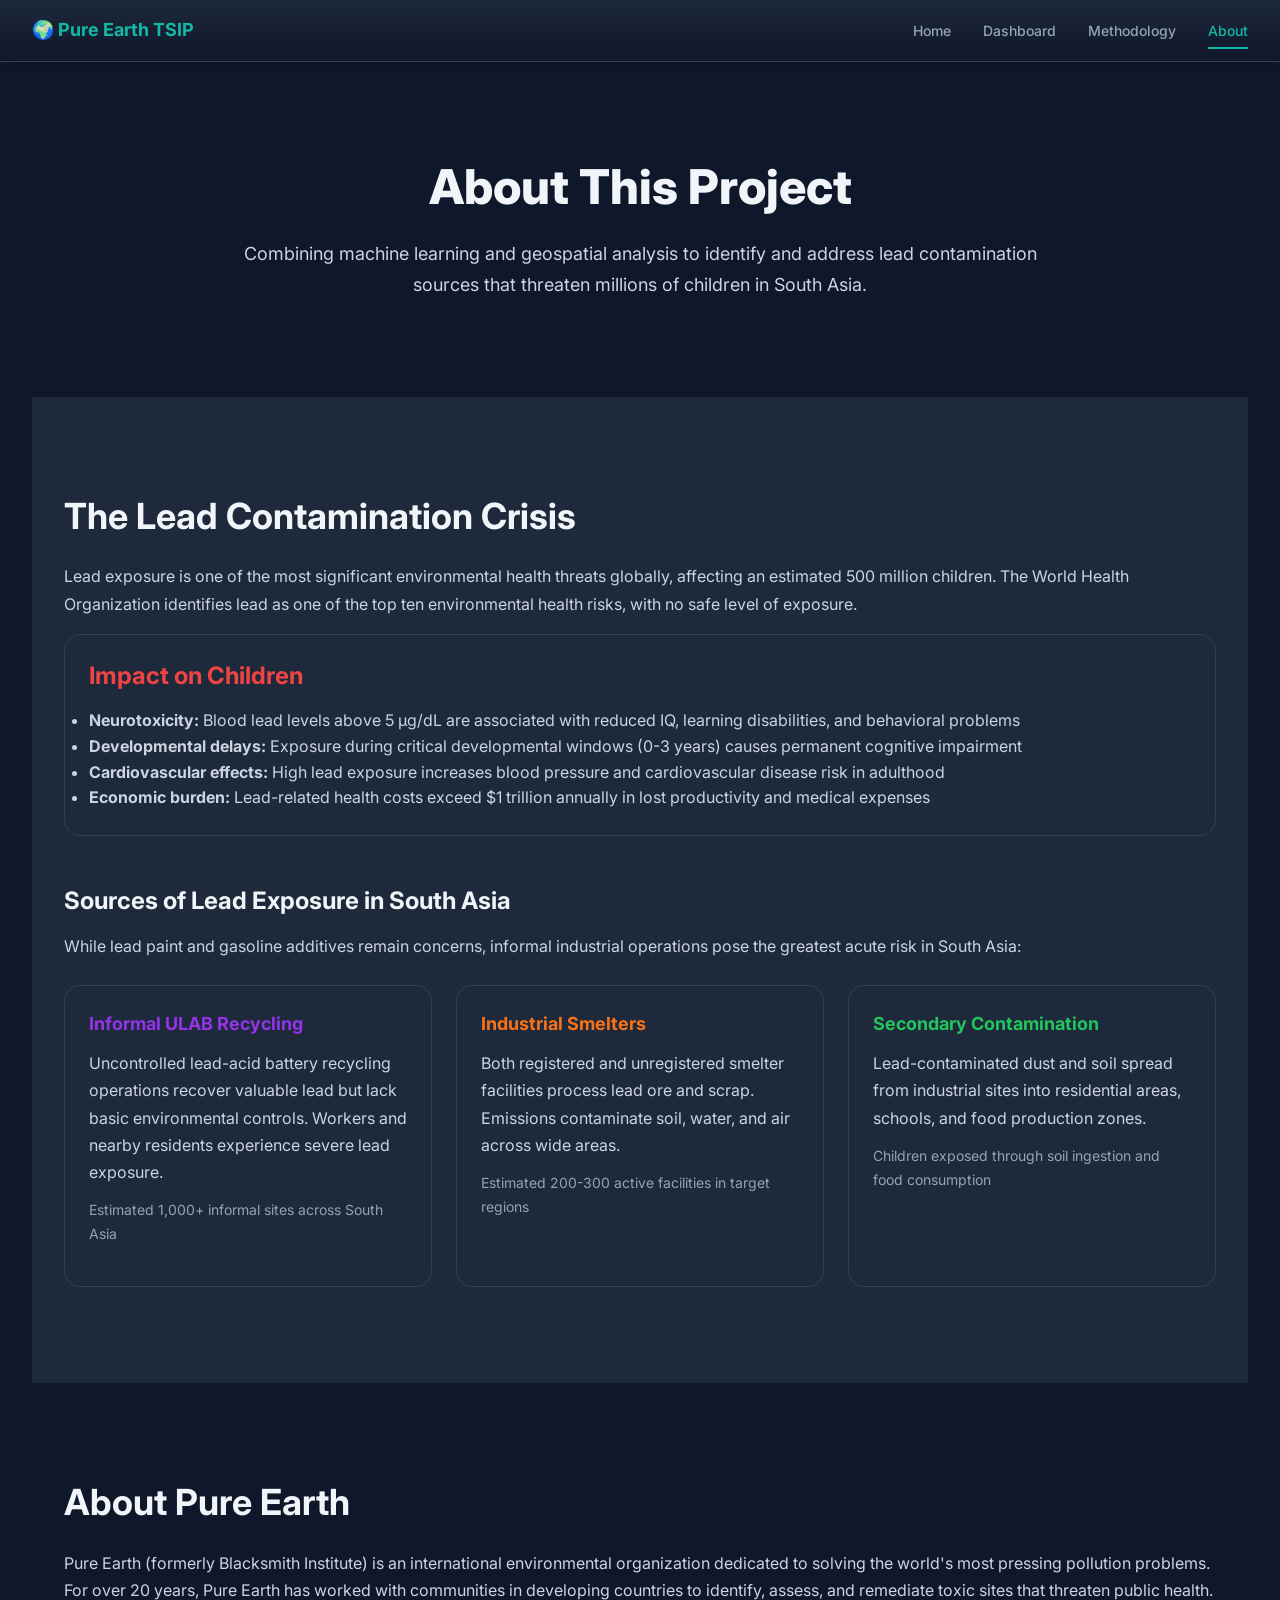
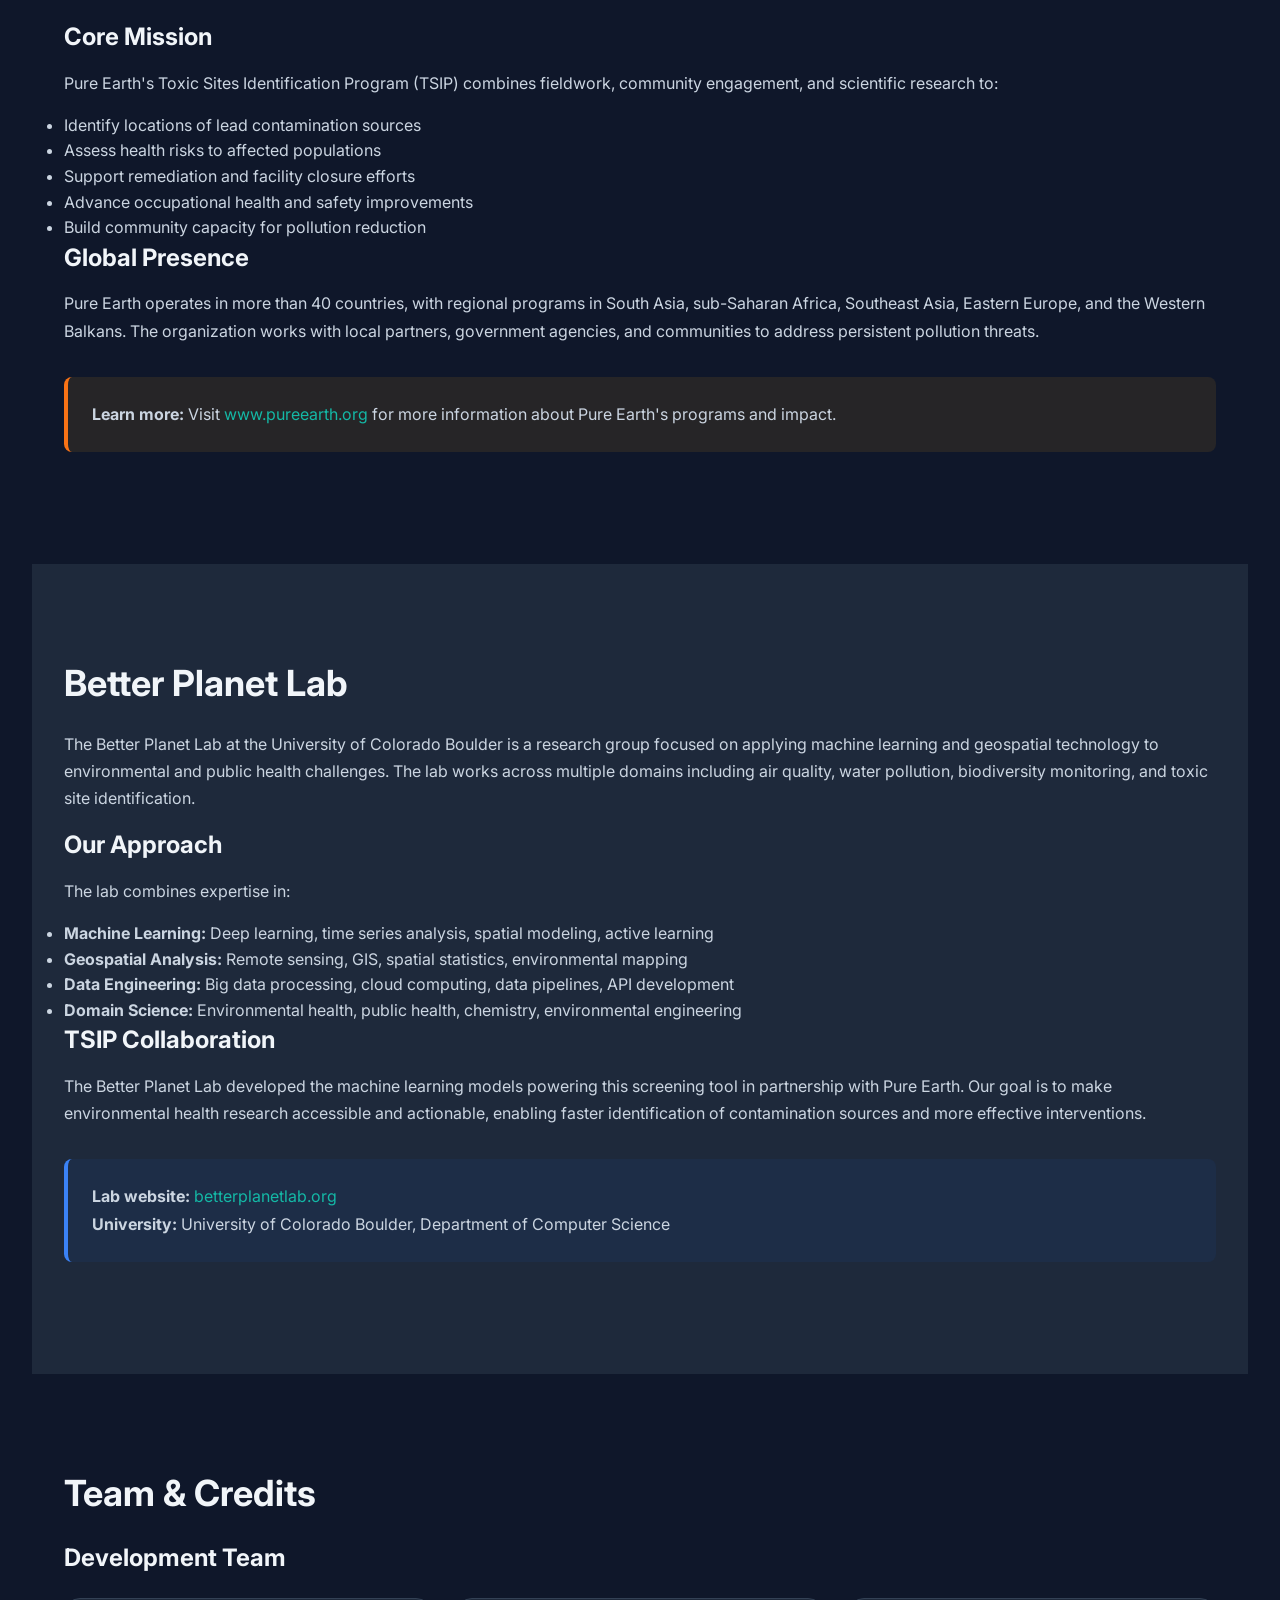
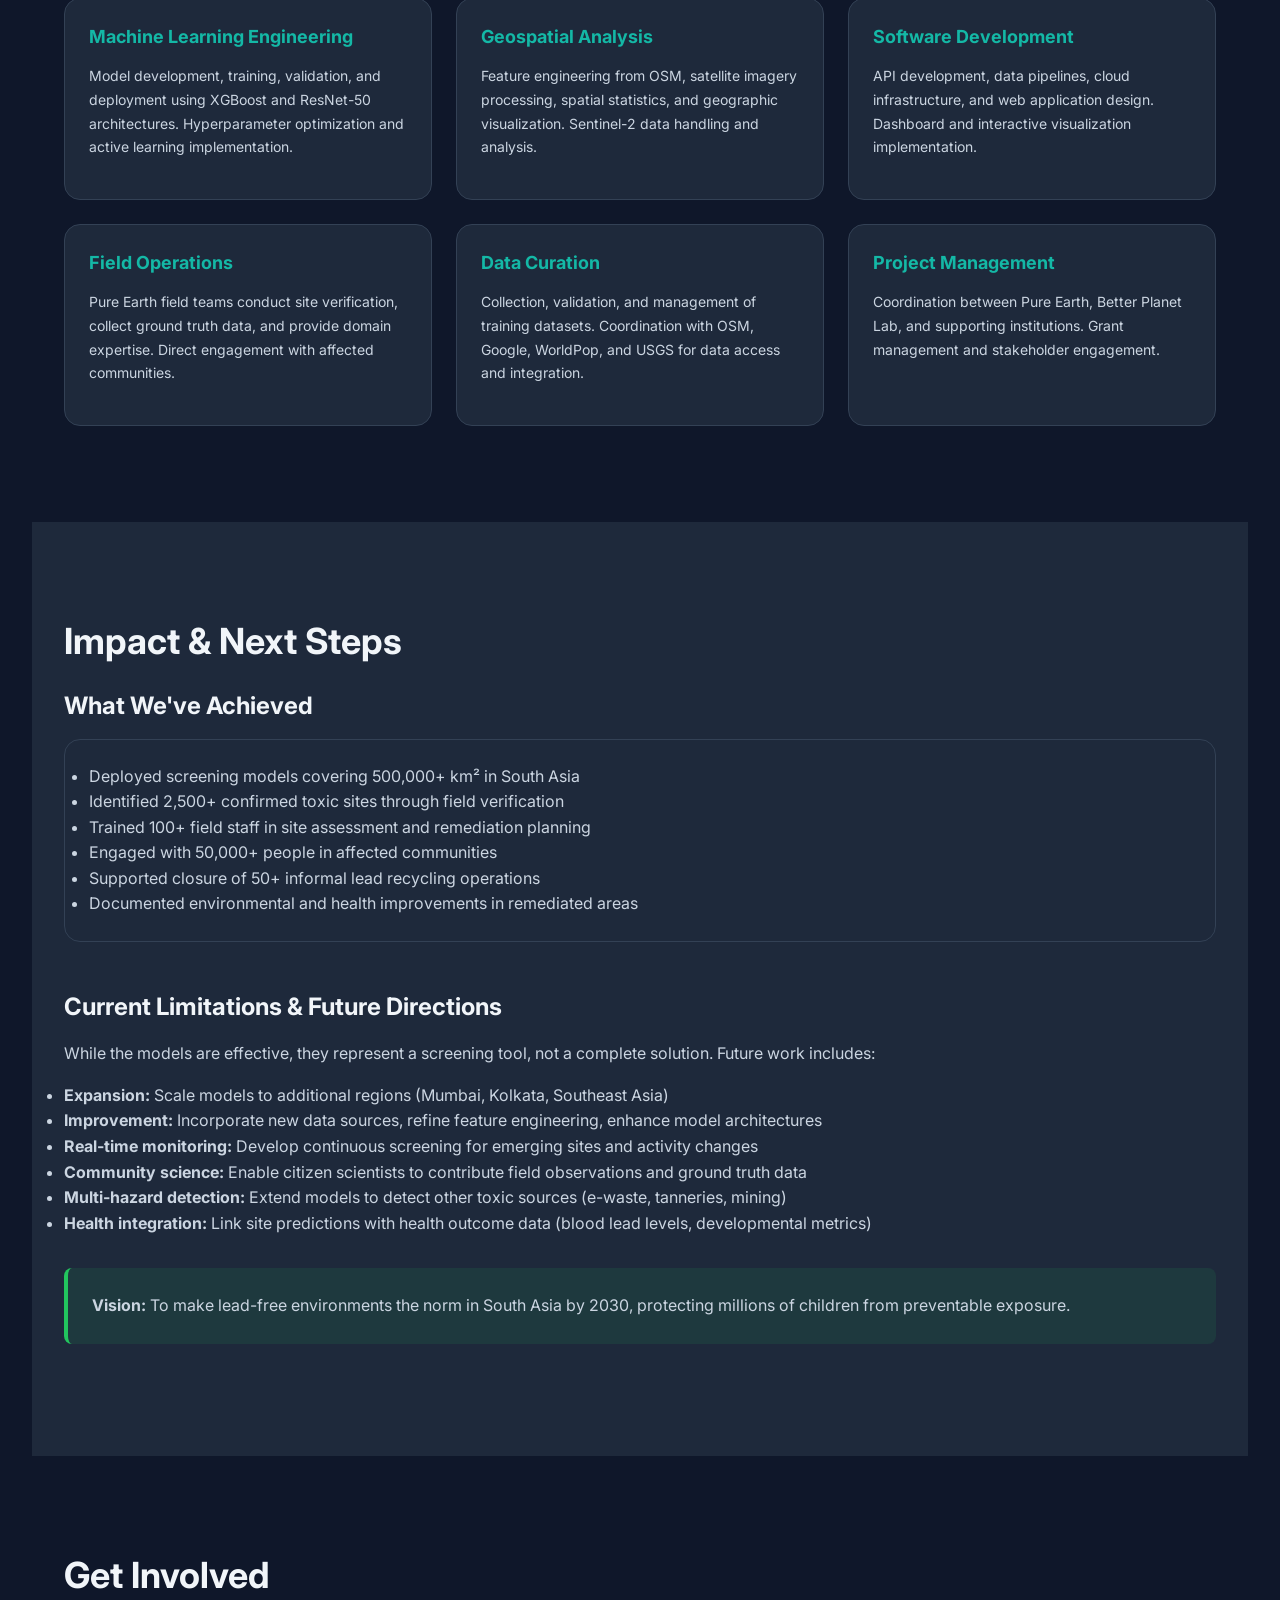
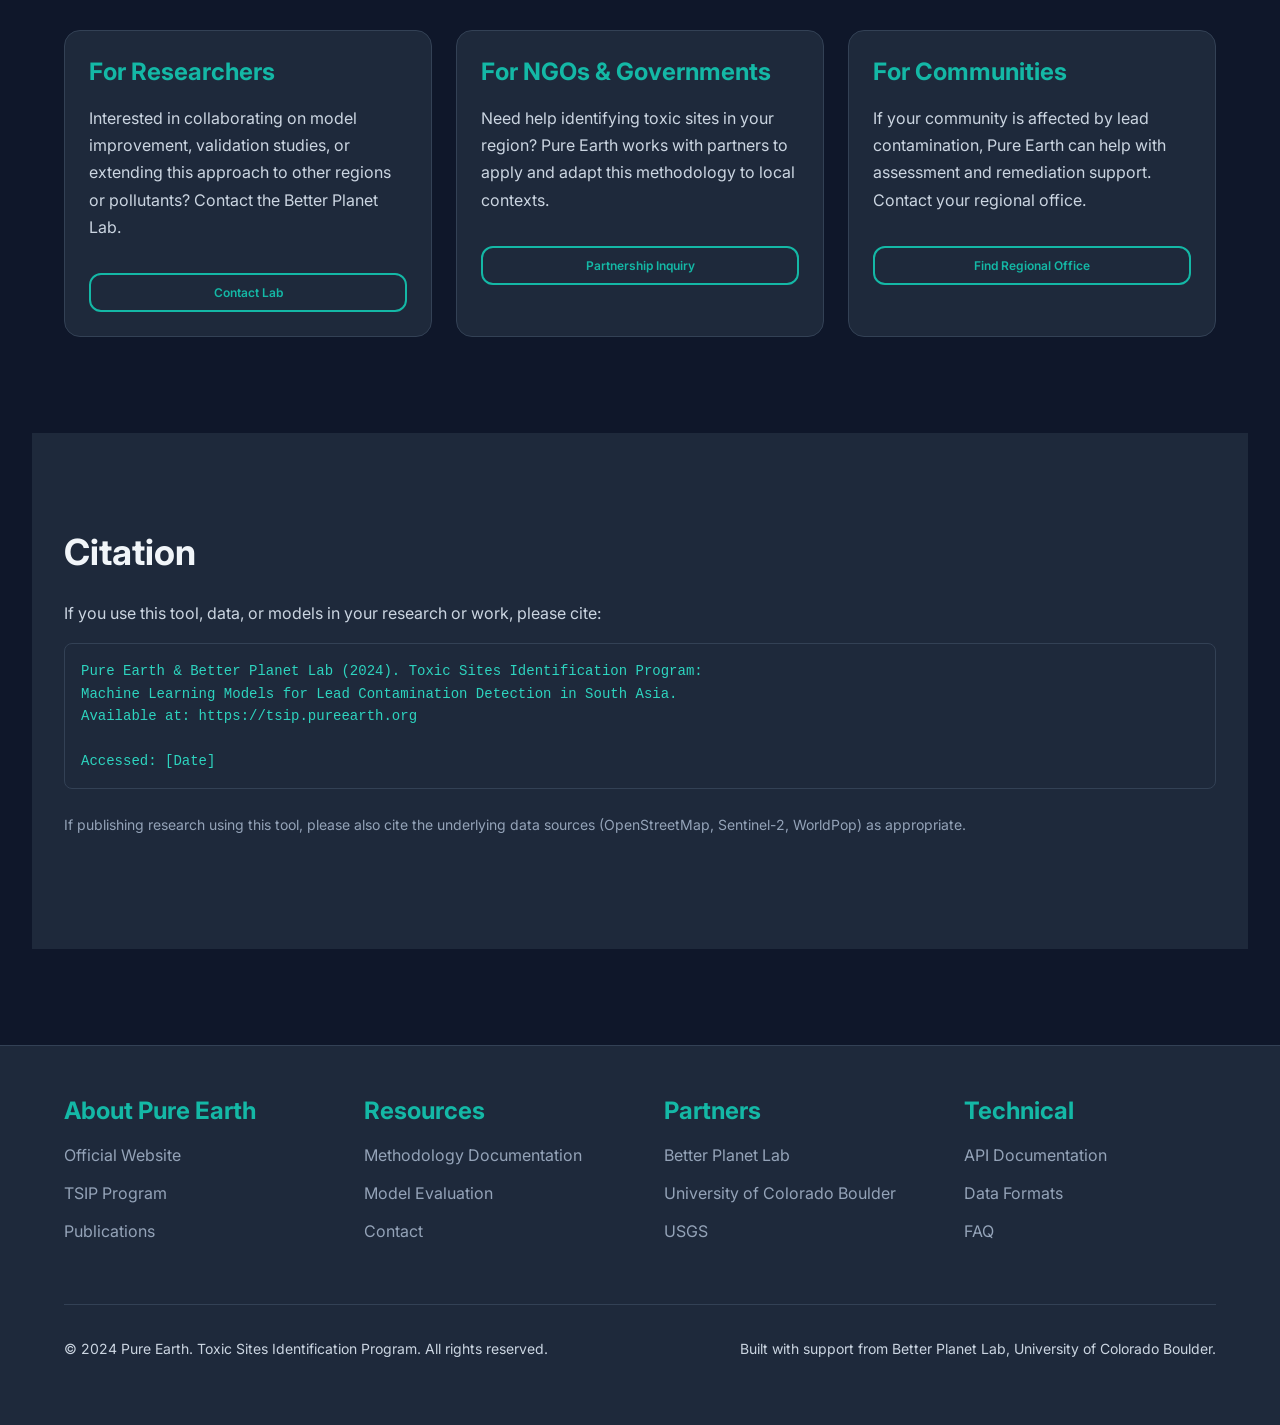
==== about.html @ d83f0648 "Initial release: Pure Earth TSIP toxic site screening demo Multi-page site with interactive dashboar" ====
<!DOCTYPE html>
<html lang="en">
<head>
  <meta charset="UTF-8">
  <meta name="viewport" content="width=device-width, initial-scale=1.0">
  <title>About - Toxic Sites Identification Program</title>
  <link href="https://fonts.googleapis.com/css2?family=Inter:wght@400;500;600;700;800&display=swap" rel="stylesheet">
  <link rel="stylesheet" href="css/style.css">
</head>
<body>
  <!-- Navigation -->
  <nav class="navbar">
    <a href="index.html" class="navbar-brand">
      🌍 Pure Earth TSIP
    </a>
    <ul class="navbar-nav">
      <li><a href="index.html">Home</a></li>
      <li><a href="dashboard.html">Dashboard</a></li>
      <li><a href="methodology.html">Methodology</a></li>
      <li><a href="about.html">About</a></li>
    </ul>
  </nav>

  <!-- Main Content -->
  <div class="container">
    <!-- Hero Section -->
    <section class="section section-dark">
      <h1 style="text-align: center; margin-bottom: var(--spacing-6);">About This Project</h1>
      <p style="text-align: center; font-size: var(--font-size-lg); color: var(--gray-300); max-width: 800px; margin: 0 auto;">
        Combining machine learning and geospatial analysis to identify and address lead contamination sources that threaten millions of children in South Asia.
      </p>
    </section>

    <!-- Problem Statement -->
    <section class="section section-light">
      <h2>The Lead Contamination Crisis</h2>
      <p>
        Lead exposure is one of the most significant environmental health threats globally, affecting an estimated 500 million children. The World Health Organization identifies lead as one of the top ten environmental health risks, with no safe level of exposure.
      </p>

      <div class="card">
        <h3 style="color: #ef4444;">Impact on Children</h3>
        <ul style="color: var(--gray-300);">
          <li><strong>Neurotoxicity:</strong> Blood lead levels above 5 µg/dL are associated with reduced IQ, learning disabilities, and behavioral problems</li>
          <li><strong>Developmental delays:</strong> Exposure during critical developmental windows (0-3 years) causes permanent cognitive impairment</li>
          <li><strong>Cardiovascular effects:</strong> High lead exposure increases blood pressure and cardiovascular disease risk in adulthood</li>
          <li><strong>Economic burden:</strong> Lead-related health costs exceed $1 trillion annually in lost productivity and medical expenses</li>
        </ul>
      </div>

      <h3 style="margin-top: var(--spacing-12);">Sources of Lead Exposure in South Asia</h3>
      <p>
        While lead paint and gasoline additives remain concerns, informal industrial operations pose the greatest acute risk in South Asia:
      </p>

      <div style="display: grid; grid-template-columns: repeat(auto-fit, minmax(280px, 1fr)); gap: var(--spacing-6); margin-top: var(--spacing-6);">
        <div class="card">
          <h4 style="color: #9333ea; margin-top: 0;">Informal ULAB Recycling</h4>
          <p style="color: var(--gray-300); margin-bottom: var(--spacing-3);">
            Uncontrolled lead-acid battery recycling operations recover valuable lead but lack basic environmental controls. Workers and nearby residents experience severe lead exposure.
          </p>
          <p style="font-size: var(--font-size-sm); color: var(--gray-400);">
            Estimated 1,000+ informal sites across South Asia
          </p>
        </div>

        <div class="card">
          <h4 style="color: #f97316; margin-top: 0;">Industrial Smelters</h4>
          <p style="color: var(--gray-300); margin-bottom: var(--spacing-3);">
            Both registered and unregistered smelter facilities process lead ore and scrap. Emissions contaminate soil, water, and air across wide areas.
          </p>
          <p style="font-size: var(--font-size-sm); color: var(--gray-400);">
            Estimated 200-300 active facilities in target regions
          </p>
        </div>

        <div class="card">
          <h4 style="color: #22c55e; margin-top: 0;">Secondary Contamination</h4>
          <p style="color: var(--gray-300); margin-bottom: var(--spacing-3);">
            Lead-contaminated dust and soil spread from industrial sites into residential areas, schools, and food production zones.
          </p>
          <p style="font-size: var(--font-size-sm); color: var(--gray-400);">
            Children exposed through soil ingestion and food consumption
          </p>
        </div>
      </div>
    </section>

    <!-- Pure Earth Section -->
    <section class="section section-dark">
      <h2>About Pure Earth</h2>
      <p>
        Pure Earth (formerly Blacksmith Institute) is an international environmental organization dedicated to solving the world's most pressing pollution problems. For over 20 years, Pure Earth has worked with communities in developing countries to identify, assess, and remediate toxic sites that threaten public health.
      </p>

      <h3>Core Mission</h3>
      <p>
        Pure Earth's Toxic Sites Identification Program (TSIP) combines fieldwork, community engagement, and scientific research to:
      </p>
      <ul style="color: var(--gray-300);">
        <li>Identify locations of lead contamination sources</li>
        <li>Assess health risks to affected populations</li>
        <li>Support remediation and facility closure efforts</li>
        <li>Advance occupational health and safety improvements</li>
        <li>Build community capacity for pollution reduction</li>
      </ul>

      <h3>Global Presence</h3>
      <p style="color: var(--gray-300);">
        Pure Earth operates in more than 40 countries, with regional programs in South Asia, sub-Saharan Africa, Southeast Asia, Eastern Europe, and the Western Balkans. The organization works with local partners, government agencies, and communities to address persistent pollution threats.
      </p>

      <p style="margin-top: var(--spacing-8); padding: var(--spacing-6); background-color: rgba(245, 158, 11, 0.1); border-left: 4px solid #f97316; border-radius: var(--radius-md);">
        <strong>Learn more:</strong> Visit <a href="https://www.pureearth.org/" target="_blank" rel="noopener">www.pureearth.org</a> for more information about Pure Earth's programs and impact.
      </p>
    </section>

    <!-- Better Planet Lab -->
    <section class="section section-light">
      <h2>Better Planet Lab</h2>
      <p>
        The Better Planet Lab at the University of Colorado Boulder is a research group focused on applying machine learning and geospatial technology to environmental and public health challenges. The lab works across multiple domains including air quality, water pollution, biodiversity monitoring, and toxic site identification.
      </p>

      <h3>Our Approach</h3>
      <p>
        The lab combines expertise in:
      </p>
      <ul style="color: var(--gray-300);">
        <li><strong>Machine Learning:</strong> Deep learning, time series analysis, spatial modeling, active learning</li>
        <li><strong>Geospatial Analysis:</strong> Remote sensing, GIS, spatial statistics, environmental mapping</li>
        <li><strong>Data Engineering:</strong> Big data processing, cloud computing, data pipelines, API development</li>
        <li><strong>Domain Science:</strong> Environmental health, public health, chemistry, environmental engineering</li>
      </ul>

      <h3>TSIP Collaboration</h3>
      <p>
        The Better Planet Lab developed the machine learning models powering this screening tool in partnership with Pure Earth. Our goal is to make environmental health research accessible and actionable, enabling faster identification of contamination sources and more effective interventions.
      </p>

      <p style="margin-top: var(--spacing-8); padding: var(--spacing-6); background-color: rgba(19, 83, 173, 0.1); border-left: 4px solid #3b82f6; border-radius: var(--radius-md);">
        <strong>Lab website:</strong> <a href="https://betterplanetlab.org/" target="_blank" rel="noopener">betterplanetlab.org</a><br>
        <strong>University:</strong> University of Colorado Boulder, Department of Computer Science
      </p>
    </section>

    <!-- Team & Credits -->
    <section class="section section-dark">
      <h2>Team & Credits</h2>

      <h3>Development Team</h3>
      <div style="display: grid; grid-template-columns: repeat(auto-fit, minmax(300px, 1fr)); gap: var(--spacing-6); margin-top: var(--spacing-6);">
        <div class="card">
          <h4 style="margin-top: 0; color: #14b8a6;">Machine Learning Engineering</h4>
          <p style="color: var(--gray-300); font-size: var(--font-size-sm);">
            Model development, training, validation, and deployment using XGBoost and ResNet-50 architectures. Hyperparameter optimization and active learning implementation.
          </p>
        </div>

        <div class="card">
          <h4 style="margin-top: 0; color: #14b8a6;">Geospatial Analysis</h4>
          <p style="color: var(--gray-300); font-size: var(--font-size-sm);">
            Feature engineering from OSM, satellite imagery processing, spatial statistics, and geographic visualization. Sentinel-2 data handling and analysis.
          </p>
        </div>

        <div class="card">
          <h4 style="margin-top: 0; color: #14b8a6;">Software Development</h4>
          <p style="color: var(--gray-300); font-size: var(--font-size-sm);">
            API development, data pipelines, cloud infrastructure, and web application design. Dashboard and interactive visualization implementation.
          </p>
        </div>

        <div class="card">
          <h4 style="margin-top: 0; color: #14b8a6;">Field Operations</h4>
          <p style="color: var(--gray-300); font-size: var(--font-size-sm);">
            Pure Earth field teams conduct site verification, collect ground truth data, and provide domain expertise. Direct engagement with affected communities.
          </p>
        </div>

        <div class="card">
          <h4 style="margin-top: 0; color: #14b8a6;">Data Curation</h4>
          <p style="color: var(--gray-300); font-size: var(--font-size-sm);">
            Collection, validation, and management of training datasets. Coordination with OSM, Google, WorldPop, and USGS for data access and integration.
          </p>
        </div>

        <div class="card">
          <h4 style="margin-top: 0; color: #14b8a6;">Project Management</h4>
          <p style="color: var(--gray-300); font-size: var(--font-size-sm);">
            Coordination between Pure Earth, Better Planet Lab, and supporting institutions. Grant management and stakeholder engagement.
          </p>
        </div>
      </div>
    </section>

    <!-- Impact & Next Steps -->
    <section class="section section-light">
      <h2>Impact & Next Steps</h2>

      <h3>What We've Achieved</h3>
      <div class="card">
        <ul style="color: var(--gray-300);">
          <li>Deployed screening models covering 500,000+ km² in South Asia</li>
          <li>Identified 2,500+ confirmed toxic sites through field verification</li>
          <li>Trained 100+ field staff in site assessment and remediation planning</li>
          <li>Engaged with 50,000+ people in affected communities</li>
          <li>Supported closure of 50+ informal lead recycling operations</li>
          <li>Documented environmental and health improvements in remediated areas</li>
        </ul>
      </div>

      <h3 style="margin-top: var(--spacing-12);">Current Limitations & Future Directions</h3>
      <p>
        While the models are effective, they represent a screening tool, not a complete solution. Future work includes:
      </p>
      <ul style="color: var(--gray-300);">
        <li><strong>Expansion:</strong> Scale models to additional regions (Mumbai, Kolkata, Southeast Asia)</li>
        <li><strong>Improvement:</strong> Incorporate new data sources, refine feature engineering, enhance model architectures</li>
        <li><strong>Real-time monitoring:</strong> Develop continuous screening for emerging sites and activity changes</li>
        <li><strong>Community science:</strong> Enable citizen scientists to contribute field observations and ground truth data</li>
        <li><strong>Multi-hazard detection:</strong> Extend models to detect other toxic sources (e-waste, tanneries, mining)</li>
        <li><strong>Health integration:</strong> Link site predictions with health outcome data (blood lead levels, developmental metrics)</li>
      </ul>

      <p style="margin-top: var(--spacing-8); padding: var(--spacing-6); background-color: rgba(34, 197, 94, 0.1); border-left: 4px solid #22c55e; border-radius: var(--radius-md);">
        <strong>Vision:</strong> To make lead-free environments the norm in South Asia by 2030, protecting millions of children from preventable exposure.
      </p>
    </section>

    <!-- Contact Section -->
    <section class="section section-dark">
      <h2>Get Involved</h2>

      <div style="display: grid; grid-template-columns: repeat(auto-fit, minmax(280px, 1fr)); gap: var(--spacing-6); margin-top: var(--spacing-8);">
        <div class="card">
          <h3 style="color: #14b8a6; margin-top: 0;">For Researchers</h3>
          <p style="color: var(--gray-300);">
            Interested in collaborating on model improvement, validation studies, or extending this approach to other regions or pollutants? Contact the Better Planet Lab.
          </p>
          <a href="mailto:research@betterplanetlab.org" class="btn btn-small btn-outline" style="margin-top: var(--spacing-4); width: 100%; justify-content: center;">
            Contact Lab
          </a>
        </div>

        <div class="card">
          <h3 style="color: #14b8a6; margin-top: 0;">For NGOs & Governments</h3>
          <p style="color: var(--gray-300);">
            Need help identifying toxic sites in your region? Pure Earth works with partners to apply and adapt this methodology to local contexts.
          </p>
          <a href="mailto:tsip@pureearth.org" class="btn btn-small btn-outline" style="margin-top: var(--spacing-4); width: 100%; justify-content: center;">
            Partnership Inquiry
          </a>
        </div>

        <div class="card">
          <h3 style="color: #14b8a6; margin-top: 0;">For Communities</h3>
          <p style="color: var(--gray-300);">
            If your community is affected by lead contamination, Pure Earth can help with assessment and remediation support. Contact your regional office.
          </p>
          <a href="https://www.pureearth.org/contact/" class="btn btn-small btn-outline" style="margin-top: var(--spacing-4); width: 100%; justify-content: center;">
            Find Regional Office
          </a>
        </div>
      </div>
    </section>

    <!-- Citation -->
    <section class="section section-light">
      <h2>Citation</h2>
      <p>
        If you use this tool, data, or models in your research or work, please cite:
      </p>
      <div class="code-block" style="background-color: var(--navy-800); text-align: left;">
        Pure Earth & Better Planet Lab (2024). Toxic Sites Identification Program:<br>
        Machine Learning Models for Lead Contamination Detection in South Asia.<br>
        Available at: https://tsip.pureearth.org<br>
        <br>
        Accessed: [Date]
      </div>

      <p style="margin-top: var(--spacing-6); color: var(--gray-400); font-size: var(--font-size-sm);">
        If publishing research using this tool, please also cite the underlying data sources (OpenStreetMap, Sentinel-2, WorldPop) as appropriate.
      </p>
    </section>
  </div>

  <!-- Footer -->
  <footer class="footer">
    <div class="container">
      <div class="footer-content">
        <div class="footer-section">
          <h3>About Pure Earth</h3>
          <ul>
            <li><a href="#">Official Website</a></li>
            <li><a href="#">TSIP Program</a></li>
            <li><a href="#">Publications</a></li>
          </ul>
        </div>
        <div class="footer-section">
          <h3>Resources</h3>
          <ul>
            <li><a href="#">Methodology Documentation</a></li>
            <li><a href="#">Model Evaluation</a></li>
            <li><a href="#">Contact</a></li>
          </ul>
        </div>
        <div class="footer-section">
          <h3>Partners</h3>
          <ul>
            <li><a href="#">Better Planet Lab</a></li>
            <li><a href="#">University of Colorado Boulder</a></li>
            <li><a href="#">USGS</a></li>
          </ul>
        </div>
        <div class="footer-section">
          <h3>Technical</h3>
          <ul>
            <li><a href="#">API Documentation</a></li>
            <li><a href="#">Data Formats</a></li>
            <li><a href="#">FAQ</a></li>
          </ul>
        </div>
      </div>
      <div class="footer-bottom">
        <p>&copy; 2024 Pure Earth. Toxic Sites Identification Program. All rights reserved.</p>
        <p>Built with support from Better Planet Lab, University of Colorado Boulder.</p>
      </div>
    </div>
  </footer>

  <script src="js/app.js"></script>
</body>
</html>
---- css/style.css ----
/* ============================================================================
   Pure Earth Toxic Sites Identification Program
   Global Styles & Design System
   ========================================================================== */

:root {
  /* Color Palette */
  --navy-900: #0f172a;
  --navy-800: #1e293b;
  --navy-700: #334155;
  --navy-600: #475569;
  --teal-600: #0d9488;
  --teal-500: #14b8a6;
  --teal-400: #2dd4bf;
  --orange-500: #f97316;
  --orange-400: #fb923c;
  --white: #ffffff;
  --gray-50: #f8fafc;
  --gray-100: #f1f5f9;
  --gray-200: #e2e8f0;
  --gray-300: #cbd5e1;
  --gray-400: #94a3b8;
  --gray-500: #64748b;
  --red-500: #ef4444;
  --red-600: #dc2626;
  --yellow-500: #eab308;
  --green-500: #22c55e;
  --purple-600: #9333ea;

  /* Typography */
  --font-family: 'Inter', -apple-system, BlinkMacSystemFont, 'Segoe UI', sans-serif;
  --font-size-xs: 0.75rem;
  --font-size-sm: 0.875rem;
  --font-size-base: 1rem;
  --font-size-lg: 1.125rem;
  --font-size-xl: 1.25rem;
  --font-size-2xl: 1.5rem;
  --font-size-3xl: 1.875rem;
  --font-size-4xl: 2.25rem;
  --font-size-5xl: 3rem;

  /* Spacing */
  --spacing-1: 0.25rem;
  --spacing-2: 0.5rem;
  --spacing-3: 0.75rem;
  --spacing-4: 1rem;
  --spacing-6: 1.5rem;
  --spacing-8: 2rem;
  --spacing-12: 3rem;
  --spacing-16: 4rem;
  --spacing-24: 6rem;

  /* Border Radius */
  --radius-sm: 0.375rem;
  --radius-md: 0.5rem;
  --radius-lg: 0.75rem;
  --radius-xl: 1rem;

  /* Shadows */
  --shadow-sm: 0 1px 2px 0 rgba(0, 0, 0, 0.05);
  --shadow-md: 0 4px 6px -1px rgba(0, 0, 0, 0.1), 0 2px 4px -2px rgba(0, 0, 0, 0.1);
  --shadow-lg: 0 10px 15px -3px rgba(0, 0, 0, 0.1), 0 4px 6px -4px rgba(0, 0, 0, 0.1);
  --shadow-xl: 0 20px 25px -5px rgba(0, 0, 0, 0.1), 0 8px 10px -6px rgba(0, 0, 0, 0.1);

  /* Transitions */
  --transition-fast: 150ms cubic-bezier(0.4, 0, 0.2, 1);
  --transition-base: 200ms cubic-bezier(0.4, 0, 0.2, 1);
  --transition-slow: 300ms cubic-bezier(0.4, 0, 0.2, 1);
}

/* ============================================================================
   Reset & Base Styles
   ========================================================================== */

* {
  margin: 0;
  padding: 0;
  box-sizing: border-box;
}

html {
  font-size: 16px;
  -webkit-font-smoothing: antialiased;
  -moz-osx-font-smoothing: grayscale;
}

body {
  font-family: var(--font-family);
  background-color: var(--navy-900);
  color: var(--gray-100);
  line-height: 1.6;
}

/* ============================================================================
   Navigation
   ========================================================================== */

.navbar {
  background: linear-gradient(to bottom, var(--navy-800), var(--navy-900));
  border-bottom: 1px solid var(--navy-700);
  padding: var(--spacing-4) var(--spacing-8);
  display: flex;
  align-items: center;
  justify-content: space-between;
  position: sticky;
  top: 0;
  z-index: 1000;
  box-shadow: var(--shadow-md);
}

.navbar-brand {
  display: flex;
  align-items: center;
  gap: var(--spacing-3);
  text-decoration: none;
  color: var(--teal-500);
  font-weight: 700;
  font-size: var(--font-size-lg);
  transition: color var(--transition-fast);
}

.navbar-brand:hover {
  color: var(--teal-400);
}

.navbar-nav {
  display: flex;
  gap: var(--spacing-8);
  list-style: none;
}

.navbar-nav a {
  color: var(--gray-400);
  text-decoration: none;
  font-size: var(--font-size-sm);
  font-weight: 500;
  transition: color var(--transition-fast);
  padding: var(--spacing-2) 0;
  border-bottom: 2px solid transparent;
}

.navbar-nav a:hover {
  color: var(--teal-400);
}

.navbar-nav a.active {
  color: var(--teal-500);
  border-bottom-color: var(--teal-500);
}

/* ============================================================================
   Typography & Common Elements
   ========================================================================== */

h1 {
  font-size: var(--font-size-5xl);
  font-weight: 800;
  line-height: 1.2;
  margin-bottom: var(--spacing-6);
}

h2 {
  font-size: var(--font-size-4xl);
  font-weight: 700;
  line-height: 1.3;
  margin-bottom: var(--spacing-6);
}

h3 {
  font-size: var(--font-size-2xl);
  font-weight: 700;
  line-height: 1.4;
  margin-bottom: var(--spacing-4);
}

h4 {
  font-size: var(--font-size-lg);
  font-weight: 700;
  margin-bottom: var(--spacing-3);
}

p {
  margin-bottom: var(--spacing-4);
  color: var(--gray-300);
  line-height: 1.7;
}

a {
  color: var(--teal-500);
  text-decoration: none;
  transition: color var(--transition-fast);
}

a:hover {
  color: var(--teal-400);
}

/* ============================================================================
   Buttons
   ========================================================================== */

.btn {
  display: inline-flex;
  align-items: center;
  justify-content: center;
  gap: var(--spacing-2);
  padding: var(--spacing-3) var(--spacing-6);
  border: none;
  border-radius: var(--radius-lg);
  font-size: var(--font-size-sm);
  font-weight: 600;
  cursor: pointer;
  transition: all var(--transition-fast);
  font-family: var(--font-family);
}

.btn-primary {
  background: linear-gradient(135deg, var(--teal-600), var(--teal-500));
  color: var(--white);
  box-shadow: var(--shadow-md);
}

.btn-primary:hover {
  transform: translateY(-2px);
  box-shadow: var(--shadow-lg);
  background: linear-gradient(135deg, var(--teal-500), var(--teal-400));
}

.btn-secondary {
  background-color: var(--navy-700);
  color: var(--gray-100);
  border: 1px solid var(--navy-600);
}

.btn-secondary:hover {
  background-color: var(--navy-600);
  border-color: var(--teal-500);
}

.btn-outline {
  background: transparent;
  color: var(--teal-500);
  border: 2px solid var(--teal-500);
}

.btn-outline:hover {
  background-color: rgba(13, 148, 136, 0.1);
}

.btn-small {
  padding: var(--spacing-2) var(--spacing-4);
  font-size: var(--font-size-xs);
}

.btn-icon {
  padding: var(--spacing-2);
  width: 36px;
  height: 36px;
  border-radius: var(--radius-md);
}

/* ============================================================================
   Cards
   ========================================================================== */

.card {
  background-color: var(--navy-800);
  border: 1px solid var(--navy-700);
  border-radius: var(--radius-xl);
  padding: var(--spacing-6);
  transition: all var(--transition-base);
}

.card:hover {
  border-color: var(--teal-500);
  box-shadow: 0 0 20px rgba(13, 148, 136, 0.15);
}

.card-grid {
  display: grid;
  grid-template-columns: repeat(auto-fit, minmax(320px, 1fr));
  gap: var(--spacing-6);
}

/* ============================================================================
   Badges
   ========================================================================== */

.badge {
  display: inline-flex;
  align-items: center;
  gap: var(--spacing-2);
  padding: var(--spacing-2) var(--spacing-3);
  border-radius: var(--radius-md);
  font-size: var(--font-size-xs);
  font-weight: 600;
  text-transform: uppercase;
  letter-spacing: 0.5px;
}

.badge-ulab {
  background-color: rgba(147, 51, 234, 0.2);
  color: #c084fc;
}

.badge-smelter {
  background-color: rgba(249, 115, 22, 0.2);
  color: var(--orange-400);
}

.badge-verified {
  background-color: rgba(34, 197, 94, 0.2);
  color: var(--green-500);
}

.badge-pending {
  background-color: rgba(234, 179, 8, 0.2);
  color: var(--yellow-500);
}

.badge-scheduled {
  background-color: rgba(59, 130, 246, 0.2);
  color: #60a5fa;
}

.badge-reviewing {
  background-color: rgba(239, 68, 68, 0.2);
  color: var(--red-500);
}

/* ============================================================================
   Containers & Layout
   ========================================================================== */

.container {
  max-width: 1400px;
  margin: 0 auto;
  padding: 0 var(--spacing-8);
}

.section {
  padding: var(--spacing-24) var(--spacing-8);
}

.section-light {
  background-color: var(--navy-800);
}

.section-dark {
  background-color: var(--navy-900);
}

.grid {
  display: grid;
  gap: var(--spacing-6);
}

.grid-2 {
  grid-template-columns: repeat(auto-fit, minmax(350px, 1fr));
}

.grid-3 {
  grid-template-columns: repeat(auto-fit, minmax(300px, 1fr));
}

.grid-4 {
  grid-template-columns: repeat(auto-fit, minmax(280px, 1fr));
}

.flex {
  display: flex;
  gap: var(--spacing-4);
}

.flex-col {
  flex-direction: column;
}

.flex-center {
  align-items: center;
  justify-content: center;
}

.flex-between {
  align-items: center;
  justify-content: space-between;
}

/* ============================================================================
   Hero Section
   ========================================================================== */

.hero {
  background: linear-gradient(135deg, var(--navy-900) 0%, var(--navy-800) 100%);
  padding: var(--spacing-24) var(--spacing-8);
  text-align: center;
  position: relative;
  overflow: hidden;
  min-height: 80vh;
  display: flex;
  align-items: center;
  justify-content: center;
}

.hero::before {
  content: '';
  position: absolute;
  top: 0;
  left: 0;
  right: 0;
  bottom: 0;
  background: radial-gradient(circle at 20% 50%, rgba(13, 148, 136, 0.15) 0%, transparent 50%),
              radial-gradient(circle at 80% 80%, rgba(249, 115, 22, 0.1) 0%, transparent 50%);
  pointer-events: none;
}

.hero-content {
  position: relative;
  z-index: 1;
  max-width: 900px;
}

.hero h1 {
  background: linear-gradient(135deg, var(--teal-400), var(--teal-500));
  -webkit-background-clip: text;
  -webkit-text-fill-color: transparent;
  background-clip: text;
  margin-bottom: var(--spacing-6);
}

.hero-subtitle {
  font-size: var(--font-size-xl);
  color: var(--gray-300);
  margin-bottom: var(--spacing-12);
  max-width: 700px;
  margin-left: auto;
  margin-right: auto;
}

.hero-cta {
  display: flex;
  gap: var(--spacing-4);
  justify-content: center;
  flex-wrap: wrap;
}

/* ============================================================================
   Stats Section
   ========================================================================== */

.stats {
  display: grid;
  grid-template-columns: repeat(auto-fit, minmax(250px, 1fr));
  gap: var(--spacing-6);
}

.stat-card {
  background: linear-gradient(135deg, var(--navy-800), var(--navy-700));
  padding: var(--spacing-8);
  border-radius: var(--radius-xl);
  border: 1px solid var(--navy-600);
  text-align: center;
  transition: all var(--transition-base);
}

.stat-card:hover {
  border-color: var(--teal-500);
  transform: translateY(-4px);
  box-shadow: 0 0 20px rgba(13, 148, 136, 0.2);
}

.stat-number {
  font-size: var(--font-size-4xl);
  font-weight: 800;
  color: var(--teal-400);
  margin-bottom: var(--spacing-3);
}

.stat-label {
  font-size: var(--font-size-sm);
  color: var(--gray-400);
  text-transform: uppercase;
  letter-spacing: 1px;
  font-weight: 600;
}

/* ============================================================================
   Forms & Inputs
   ========================================================================== */

.form-group {
  margin-bottom: var(--spacing-6);
}

.form-label {
  display: block;
  margin-bottom: var(--spacing-2);
  font-size: var(--font-size-sm);
  font-weight: 600;
  color: var(--gray-200);
  text-transform: uppercase;
  letter-spacing: 0.5px;
}

.form-input,
.form-select,
.form-textarea {
  width: 100%;
  padding: var(--spacing-3) var(--spacing-4);
  border: 1px solid var(--navy-600);
  border-radius: var(--radius-md);
  background-color: var(--navy-700);
  color: var(--gray-100);
  font-family: var(--font-family);
  font-size: var(--font-size-sm);
  transition: all var(--transition-fast);
}

.form-input:focus,
.form-select:focus,
.form-textarea:focus {
  outline: none;
  border-color: var(--teal-500);
  box-shadow: 0 0 0 3px rgba(13, 148, 136, 0.1);
}

.form-input::placeholder {
  color: var(--gray-500);
}

.form-checkbox {
  display: flex;
  align-items: center;
  gap: var(--spacing-3);
  cursor: pointer;
  margin-bottom: var(--spacing-3);
}

.form-checkbox input[type="checkbox"] {
  width: 18px;
  height: 18px;
  cursor: pointer;
  accent-color: var(--teal-500);
}

.form-checkbox label {
  cursor: pointer;
  font-size: var(--font-size-sm);
  color: var(--gray-300);
}

.form-range {
  width: 100%;
  height: 6px;
  border-radius: 3px;
  background: var(--navy-700);
  outline: none;
  -webkit-appearance: none;
}

.form-range::-webkit-slider-thumb {
  -webkit-appearance: none;
  appearance: none;
  width: 20px;
  height: 20px;
  border-radius: 50%;
  background: var(--teal-500);
  cursor: pointer;
  box-shadow: 0 0 0 4px rgba(13, 148, 136, 0.2);
}

.form-range::-moz-range-thumb {
  width: 20px;
  height: 20px;
  border-radius: 50%;
  background: var(--teal-500);
  cursor: pointer;
  border: none;
  box-shadow: 0 0 0 4px rgba(13, 148, 136, 0.2);
}

/* ============================================================================
   Footer
   ========================================================================== */

.footer {
  background-color: var(--navy-800);
  border-top: 1px solid var(--navy-700);
  padding: var(--spacing-12) var(--spacing-8);
  margin-top: var(--spacing-24);
}

.footer-content {
  display: grid;
  grid-template-columns: repeat(auto-fit, minmax(250px, 1fr));
  gap: var(--spacing-12);
  margin-bottom: var(--spacing-12);
}

.footer-section h3 {
  color: var(--teal-500);
  margin-bottom: var(--spacing-4);
}

.footer-section ul {
  list-style: none;
}

.footer-section li {
  margin-bottom: var(--spacing-3);
}

.footer-section a {
  color: var(--gray-400);
}

.footer-section a:hover {
  color: var(--teal-400);
}

.footer-bottom {
  border-top: 1px solid var(--navy-700);
  padding-top: var(--spacing-8);
  display: flex;
  justify-content: space-between;
  align-items: center;
  color: var(--gray-500);
  font-size: var(--font-size-sm);
}

/* ============================================================================
   Utilities
   ========================================================================== */

.mt-4 { margin-top: var(--spacing-4); }
.mt-6 { margin-top: var(--spacing-6); }
.mt-8 { margin-top: var(--spacing-8); }
.mt-12 { margin-top: var(--spacing-12); }

.mb-4 { margin-bottom: var(--spacing-4); }
.mb-6 { margin-bottom: var(--spacing-6); }
.mb-8 { margin-bottom: var(--spacing-8); }
.mb-12 { margin-bottom: var(--spacing-12); }

.text-center { text-align: center; }
.text-sm { font-size: var(--font-size-sm); }
.text-gray-400 { color: var(--gray-400); }
.text-gray-500 { color: var(--gray-500); }

.hidden { display: none; }

.fade-in {
  animation: fadeIn var(--transition-slow) ease-in-out;
}

@keyframes fadeIn {
  from {
    opacity: 0;
    transform: translateY(10px);
  }
  to {
    opacity: 1;
    transform: translateY(0);
  }
}

.pulse {
  animation: pulse 2s cubic-bezier(0.4, 0, 0.6, 1) infinite;
}

@keyframes pulse {
  0%, 100% { opacity: 1; }
  50% { opacity: 0.5; }
}

/* ============================================================================
   Dashboard Specific Styles
   ========================================================================== */

.dashboard-container {
  display: flex;
  height: calc(100vh - 64px);
  gap: 0;
}

.dashboard-sidebar {
  width: 280px;
  background-color: var(--navy-800);
  border-right: 1px solid var(--navy-700);
  overflow-y: auto;
  padding: var(--spacing-6);
  box-shadow: var(--shadow-md);
}

.dashboard-main {
  flex: 1;
  display: flex;
  flex-direction: column;
  position: relative;
}

.map-container {
  flex: 1;
  position: relative;
}

.leaflet-container {
  background-color: var(--navy-900);
}

.dashboard-panel {
  position: absolute;
  top: var(--spacing-4);
  right: var(--spacing-4);
  width: 380px;
  background-color: var(--navy-800);
  border: 1px solid var(--navy-700);
  border-radius: var(--radius-lg);
  box-shadow: var(--shadow-lg);
  max-height: 80vh;
  overflow-y: auto;
  z-index: 500;
  animation: slideInRight var(--transition-base);
}

@keyframes slideInRight {
  from {
    transform: translateX(20px);
    opacity: 0;
  }
  to {
    transform: translateX(0);
    opacity: 1;
  }
}

.panel-header {
  padding: var(--spacing-6);
  border-bottom: 1px solid var(--navy-700);
  display: flex;
  justify-content: space-between;
  align-items: start;
}

.panel-close {
  background: none;
  border: none;
  color: var(--gray-400);
  cursor: pointer;
  padding: 0;
  font-size: var(--font-size-lg);
  transition: color var(--transition-fast);
}

.panel-close:hover {
  color: var(--teal-400);
}

.panel-body {
  padding: var(--spacing-6);
}

.panel-section {
  margin-bottom: var(--spacing-6);
  padding-bottom: var(--spacing-6);
  border-bottom: 1px solid var(--navy-700);
}

.panel-section:last-child {
  border-bottom: none;
  margin-bottom: 0;
  padding-bottom: 0;
}

.panel-section-title {
  font-size: var(--font-size-sm);
  font-weight: 700;
  color: var(--teal-400);
  text-transform: uppercase;
  letter-spacing: 0.5px;
  margin-bottom: var(--spacing-3);
}

.risk-score {
  display: flex;
  align-items: baseline;
  gap: var(--spacing-3);
  margin-bottom: var(--spacing-6);
}

.risk-score-value {
  font-size: var(--font-size-4xl);
  font-weight: 800;
}

.risk-score-label {
  font-size: var(--font-size-sm);
  color: var(--gray-400);
}

.risk-high { color: var(--red-500); }
.risk-medium { color: var(--orange-400); }
.risk-low { color: var(--yellow-500); }

.feature-bar {
  margin-bottom: var(--spacing-4);
}

.feature-name {
  display: flex;
  justify-content: space-between;
  margin-bottom: var(--spacing-2);
  font-size: var(--font-size-xs);
}

.feature-bar-bg {
  height: 8px;
  background-color: var(--navy-700);
  border-radius: 4px;
  overflow: hidden;
}

.feature-bar-fill {
  height: 100%;
  background: linear-gradient(90deg, var(--teal-600), var(--teal-500));
  border-radius: 4px;
  transition: width var(--transition-fast);
}

.analytics-drawer {
  position: absolute;
  bottom: 0;
  left: 0;
  right: 0;
  background-color: var(--navy-800);
  border-top: 1px solid var(--navy-700);
  box-shadow: 0 -4px 6px rgba(0, 0, 0, 0.3);
  z-index: 400;
  max-height: 0;
  overflow: hidden;
  transition: max-height var(--transition-base);
}

.analytics-drawer.open {
  max-height: 400px;
}

.analytics-header {
  padding: var(--spacing-4) var(--spacing-6);
  border-bottom: 1px solid var(--navy-700);
  display: flex;
  justify-content: space-between;
  align-items: center;
  background-color: var(--navy-700);
}

.analytics-content {
  padding: var(--spacing-6);
  display: grid;
  grid-template-columns: 1fr 1fr 1fr 1fr;
  gap: var(--spacing-6);
  overflow-x: auto;
}

.analytics-chart {
  min-width: 250px;
}

.analytics-stat {
  background-color: var(--navy-700);
  padding: var(--spacing-4);
  border-radius: var(--radius-lg);
  border: 1px solid var(--navy-600);
}

.analytics-stat-value {
  font-size: var(--font-size-2xl);
  font-weight: 700;
  color: var(--teal-400);
  margin-bottom: var(--spacing-2);
}

.analytics-stat-label {
  font-size: var(--font-size-xs);
  color: var(--gray-400);
  text-transform: uppercase;
  letter-spacing: 0.5px;
}

.timeline-container {
  position: absolute;
  bottom: var(--spacing-4);
  left: 50%;
  transform: translateX(-50%);
  background-color: var(--navy-800);
  padding: var(--spacing-4) var(--spacing-6);
  border-radius: var(--radius-lg);
  border: 1px solid var(--navy-700);
  box-shadow: var(--shadow-lg);
  z-index: 300;
  display: flex;
  align-items: center;
  gap: var(--spacing-4);
}

.timeline-play {
  background: var(--teal-500);
  color: var(--white);
  border: none;
  width: 32px;
  height: 32px;
  border-radius: 50%;
  cursor: pointer;
  display: flex;
  align-items: center;
  justify-content: center;
  transition: all var(--transition-fast);
}

.timeline-play:hover {
  background: var(--teal-400);
  transform: scale(1.05);
}

.timeline-slider {
  width: 300px;
}

.timeline-date {
  font-size: var(--font-size-sm);
  color: var(--gray-300);
  min-width: 80px;
  text-align: center;
}

.topbar {
  background-color: var(--navy-800);
  border-bottom: 1px solid var(--navy-700);
  padding: var(--spacing-4) var(--spacing-6);
  display: flex;
  justify-content: space-between;
  align-items: center;
  gap: var(--spacing-4);
}

.topbar-left {
  display: flex;
  gap: var(--spacing-4);
  align-items: center;
}

.topbar-right {
  display: flex;
  gap: var(--spacing-4);
  align-items: center;
}

.filter-count {
  background-color: var(--teal-500);
  color: var(--white);
  padding: 2px 8px;
  border-radius: 12px;
  font-size: var(--font-size-xs);
  font-weight: 600;
}

/* ============================================================================
   Tooltips & Popovers
   ========================================================================== */

.tooltip {
  background-color: var(--navy-900);
  color: var(--gray-100);
  padding: var(--spacing-2) var(--spacing-3);
  border-radius: var(--radius-sm);
  font-size: var(--font-size-xs);
  border: 1px solid var(--navy-700);
  white-space: nowrap;
  pointer-events: none;
}

.leaflet-popup-content-wrapper {
  background-color: var(--navy-800) !important;
  border: 1px solid var(--navy-700) !important;
  border-radius: var(--radius-lg) !important;
}

.leaflet-popup-content {
  color: var(--gray-100) !important;
  margin: 0 !important;
  font-size: var(--font-size-sm) !important;
}

.leaflet-popup-tip {
  background-color: var(--navy-800) !important;
}

/* ============================================================================
   Methodology Page
   ========================================================================== */

.pipeline-diagram {
  background-color: var(--navy-800);
  border: 1px solid var(--navy-700);
  border-radius: var(--radius-lg);
  padding: var(--spacing-8);
  margin: var(--spacing-8) 0;
  display: flex;
  align-items: center;
  justify-content: space-around;
  flex-wrap: wrap;
  gap: var(--spacing-6);
}

.pipeline-box {
  background: linear-gradient(135deg, var(--teal-600), var(--teal-500));
  color: var(--white);
  padding: var(--spacing-6);
  border-radius: var(--radius-lg);
  min-width: 180px;
  text-align: center;
  font-weight: 600;
  box-shadow: var(--shadow-md);
}

.pipeline-arrow {
  color: var(--teal-500);
  font-size: var(--font-size-3xl);
}

.feature-list {
  background-color: var(--navy-800);
  border: 1px solid var(--navy-700);
  border-radius: var(--radius-lg);
  padding: var(--spacing-6);
  list-style: none;
}

.feature-list li {
  padding: var(--spacing-4);
  border-bottom: 1px solid var(--navy-700);
  display: flex;
  gap: var(--spacing-3);
  align-items: start;
}

.feature-list li:last-child {
  border-bottom: none;
}

.feature-list-icon {
  color: var(--teal-500);
  flex-shrink: 0;
  margin-top: 2px;
}

.feature-list-content h4 {
  margin-bottom: var(--spacing-2);
}

.feature-list-desc {
  font-size: var(--font-size-sm);
  color: var(--gray-400);
}

.code-block {
  background-color: var(--navy-900);
  border: 1px solid var(--navy-700);
  border-radius: var(--radius-md);
  padding: var(--spacing-4);
  font-family: 'Courier New', monospace;
  font-size: var(--font-size-sm);
  color: var(--teal-400);
  overflow-x: auto;
  margin: var(--spacing-4) 0;
}

.performance-table {
  width: 100%;
  border-collapse: collapse;
  background-color: var(--navy-800);
  border: 1px solid var(--navy-700);
  border-radius: var(--radius-lg);
  overflow: hidden;
}

.performance-table th {
  background-color: var(--navy-700);
  padding: var(--spacing-4);
  text-align: left;
  font-weight: 600;
  color: var(--teal-400);
  text-transform: uppercase;
  font-size: var(--font-size-xs);
  letter-spacing: 0.5px;
}

.performance-table td {
  padding: var(--spacing-4);
  border-top: 1px solid var(--navy-700);
  color: var(--gray-300);
}

.performance-table tr:hover {
  background-color: var(--navy-700);
}

/* ============================================================================
   Modals & Dialogs
   ========================================================================== */

.modal-overlay {
  position: fixed;
  top: 0;
  left: 0;
  right: 0;
  bottom: 0;
  background-color: rgba(0, 0, 0, 0.7);
  display: flex;
  align-items: center;
  justify-content: center;
  z-index: 2000;
}

.modal {
  background-color: var(--navy-800);
  border: 1px solid var(--navy-700);
  border-radius: var(--radius-xl);
  padding: var(--spacing-8);
  max-width: 600px;
  width: 90%;
  max-height: 90vh;
  overflow-y: auto;
  box-shadow: var(--shadow-xl);
}

.modal-header {
  display: flex;
  justify-content: space-between;
  align-items: center;
  margin-bottom: var(--spacing-6);
  border-bottom: 1px solid var(--navy-700);
  padding-bottom: var(--spacing-4);
}

.modal-close {
  background: none;
  border: none;
  color: var(--gray-400);
  font-size: var(--font-size-xl);
  cursor: pointer;
  transition: color var(--transition-fast);
}

.modal-close:hover {
  color: var(--teal-400);
}

.modal-body {
  margin-bottom: var(--spacing-6);
}

.modal-footer {
  display: flex;
  gap: var(--spacing-4);
  justify-content: flex-end;
  padding-top: var(--spacing-6);
  border-top: 1px solid var(--navy-700);
}

/* ============================================================================
   Toast Notifications
   ========================================================================== */

.toast-container {
  position: fixed;
  top: var(--spacing-6);
  right: var(--spacing-6);
  z-index: 9000;
  pointer-events: none;
}

.toast {
  background-color: var(--navy-800);
  border: 1px solid var(--navy-700);
  border-radius: var(--radius-lg);
  padding: var(--spacing-4) var(--spacing-6);
  margin-bottom: var(--spacing-3);
  display: flex;
  align-items: center;
  gap: var(--spacing-3);
  box-shadow: var(--shadow-lg);
  pointer-events: auto;
  animation: slideInRight var(--transition-base);
  min-width: 300px;
}

.toast-success {
  border-left: 4px solid var(--green-500);
}

.toast-error {
  border-left: 4px solid var(--red-500);
}

.toast-info {
  border-left: 4px solid var(--teal-500);
}

.toast-icon {
  flex-shrink: 0;
  font-size: var(--font-size-lg);
}

.toast-content {
  flex: 1;
  color: var(--gray-100);
  font-size: var(--font-size-sm);
}

/* ============================================================================
   Responsive
   ========================================================================== */

@media (max-width: 1200px) {
  .analytics-content {
    grid-template-columns: 1fr 1fr;
  }
}

@media (max-width: 768px) {
  .dashboard-sidebar {
    display: none;
  }

  .dashboard-panel {
    width: calc(100% - var(--spacing-8));
    max-height: 50vh;
  }

  .analytics-content {
    grid-template-columns: 1fr;
  }

  h1 {
    font-size: var(--font-size-3xl);
  }

  .navbar-nav {
    gap: var(--spacing-4);
  }

  .card-grid {
    grid-template-columns: 1fr;
  }

  .stats {
    grid-template-columns: 1fr;
  }

  .footer-content {
    grid-template-columns: 1fr;
  }
}

@media (max-width: 480px) {
  .container {
    padding: 0 var(--spacing-4);
  }

  .hero {
    padding: var(--spacing-12) var(--spacing-4);
    min-height: auto;
  }

  h1 {
    font-size: var(--font-size-2xl);
  }

  .navbar {
    padding: var(--spacing-3) var(--spacing-4);
  }

  .navbar-nav {
    display: none;
  }

  .modal {
    width: 95%;
    padding: var(--spacing-4);
  }

  .timeline-container {
    flex-direction: column;
    bottom: var(--spacing-2);
    left: var(--spacing-2);
    right: var(--spacing-2);
    transform: none;
  }

  .timeline-slider {
    width: 100%;
  }
}
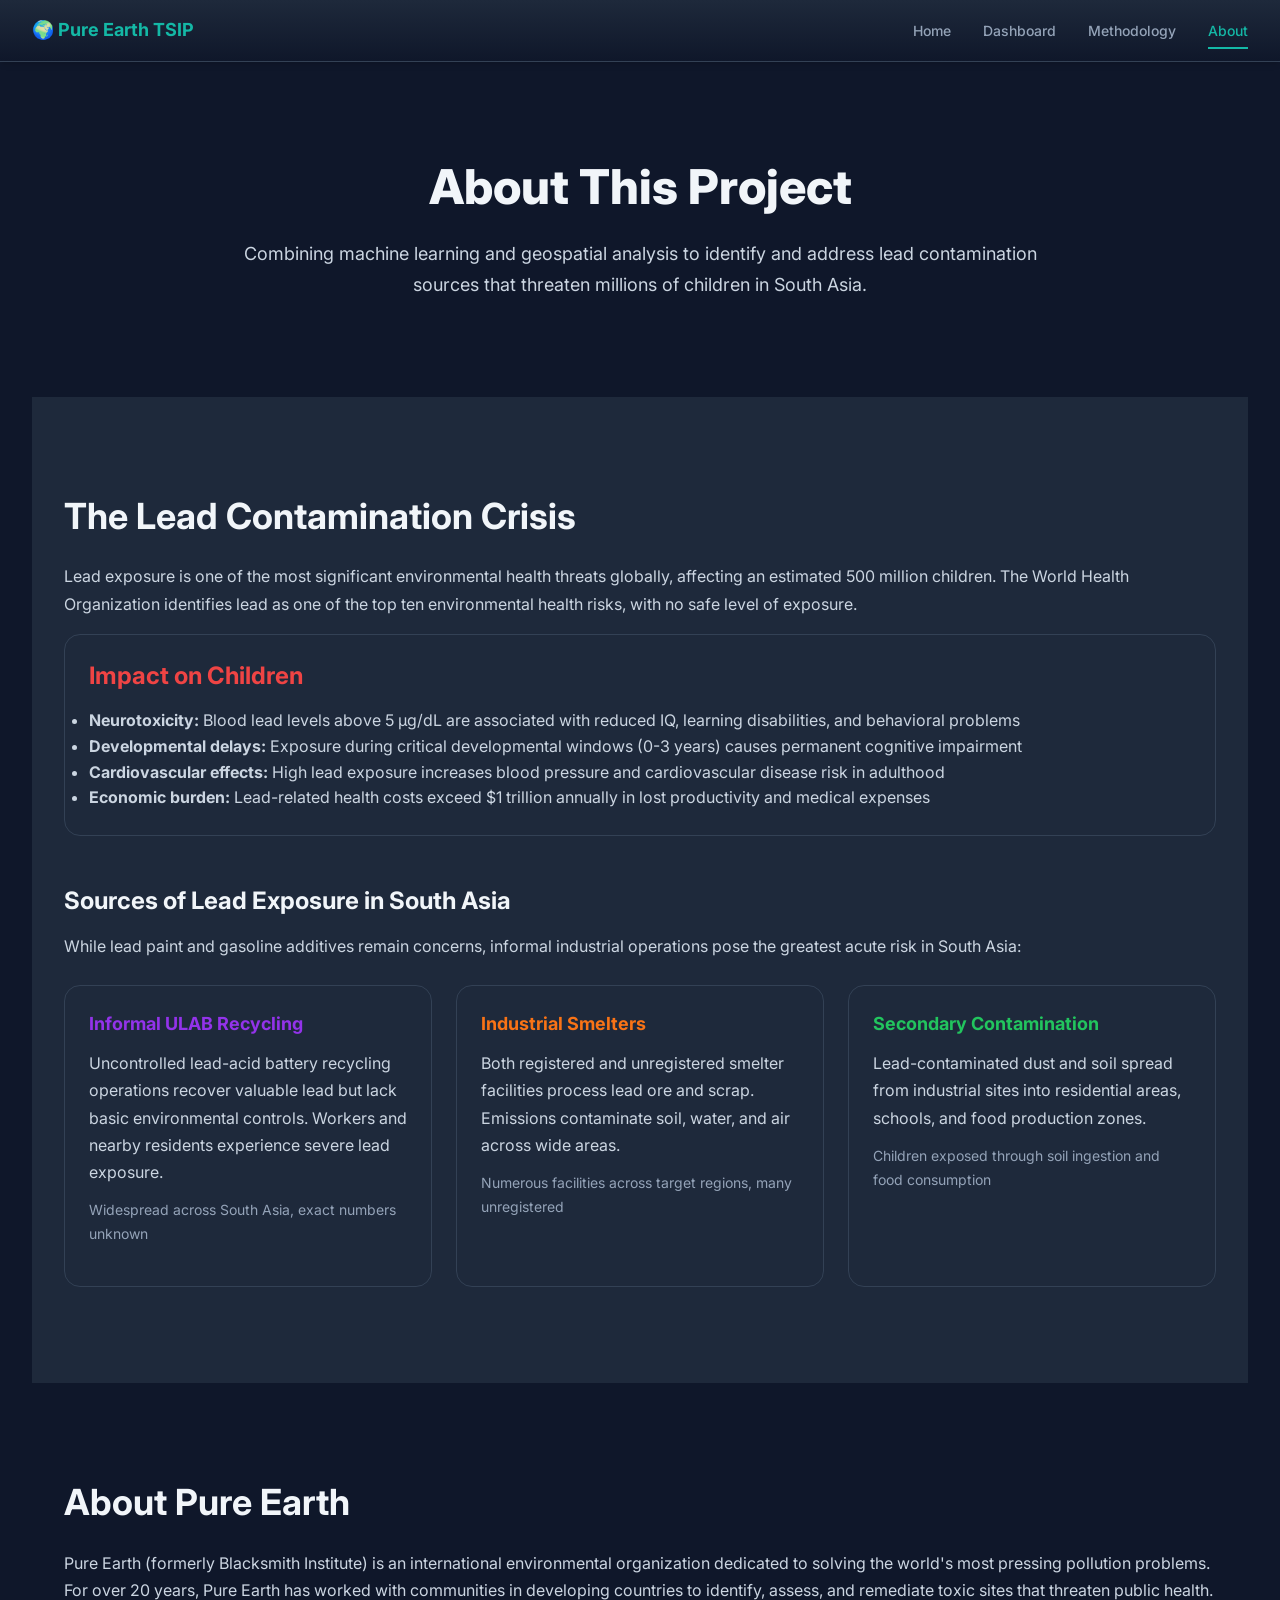
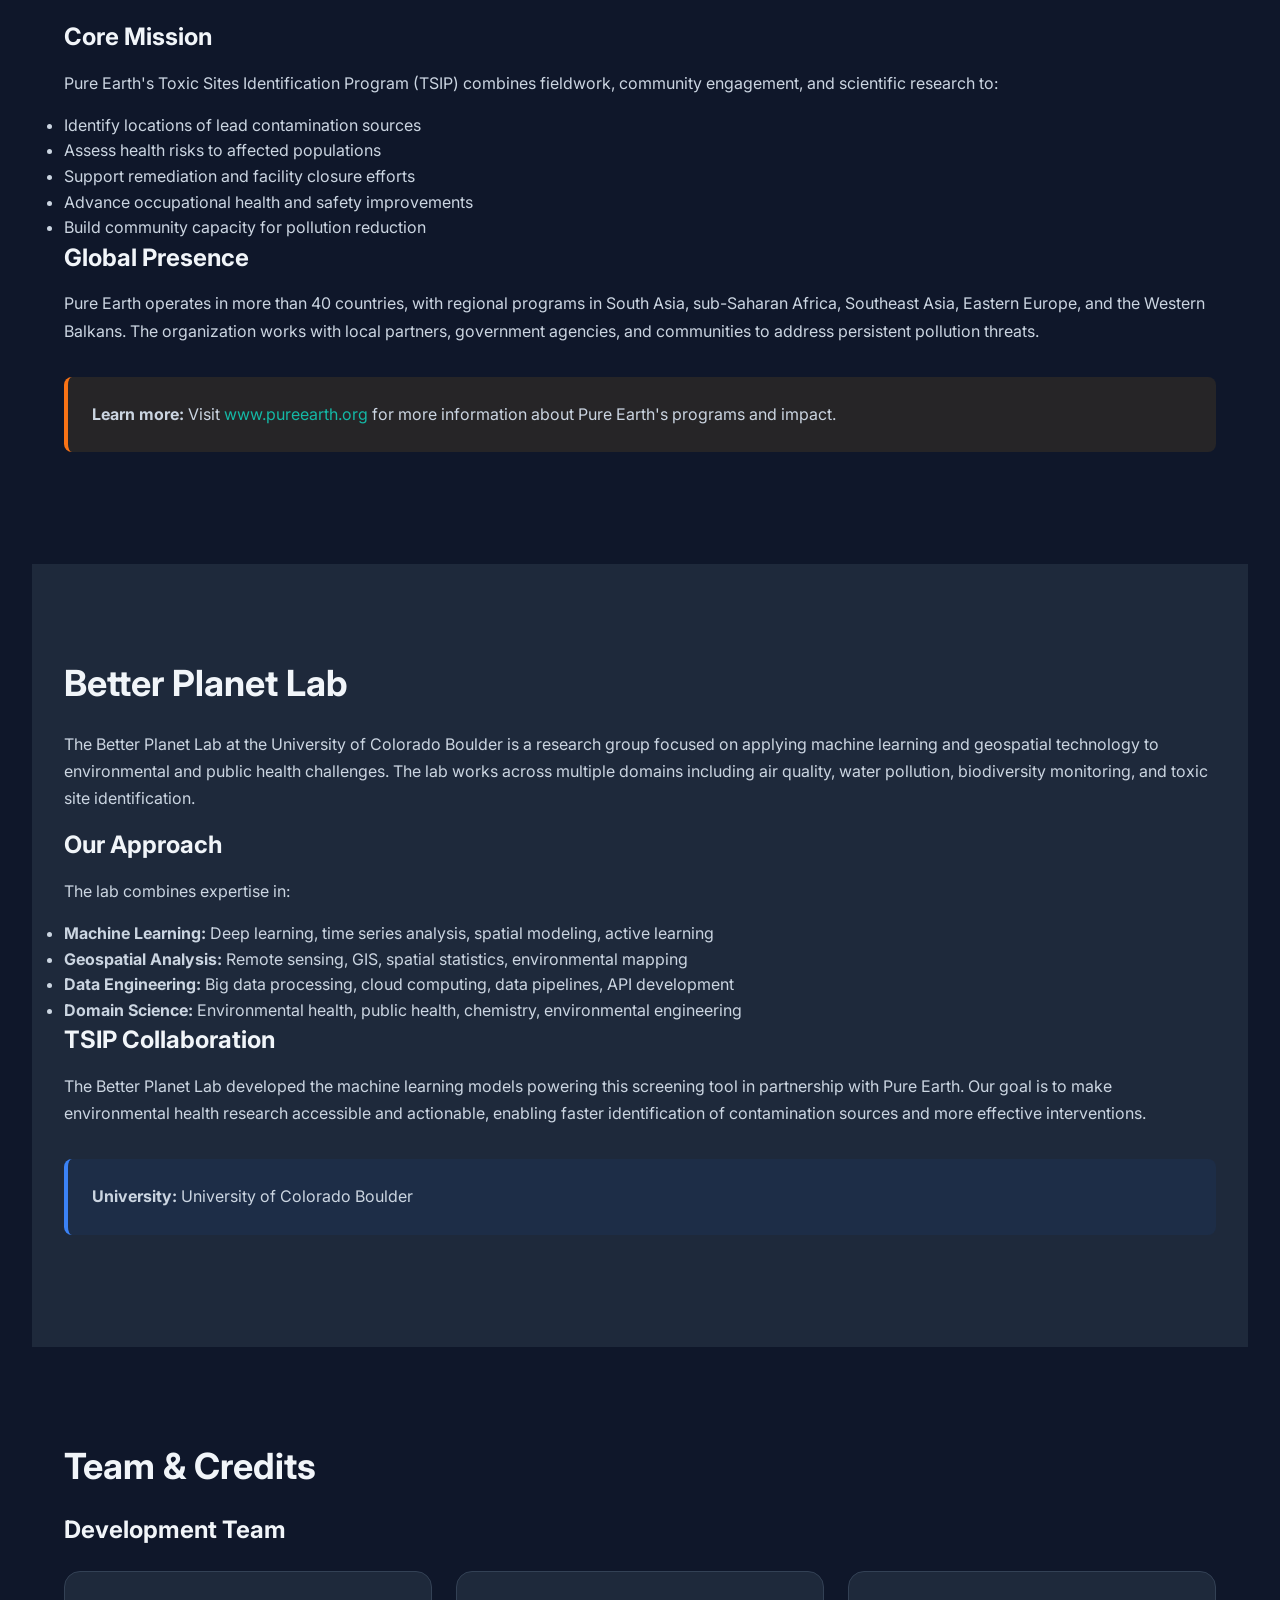
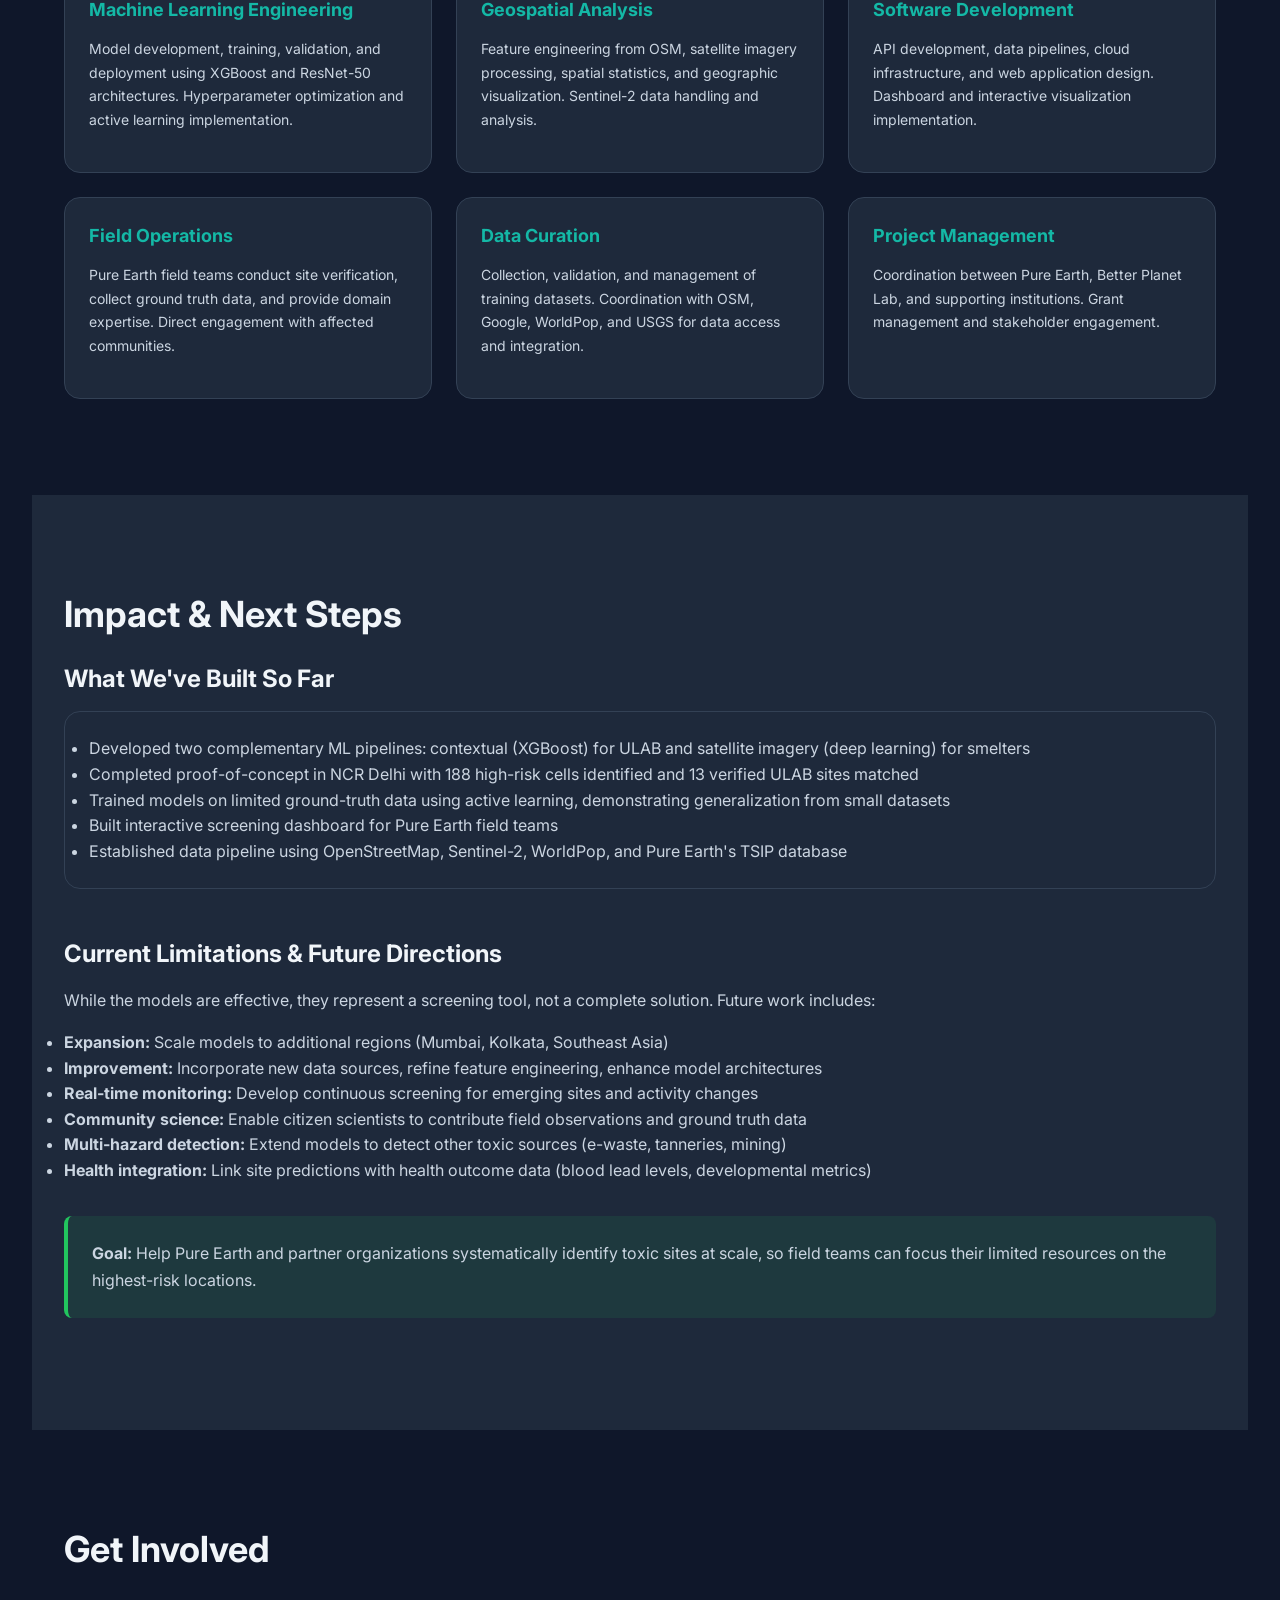
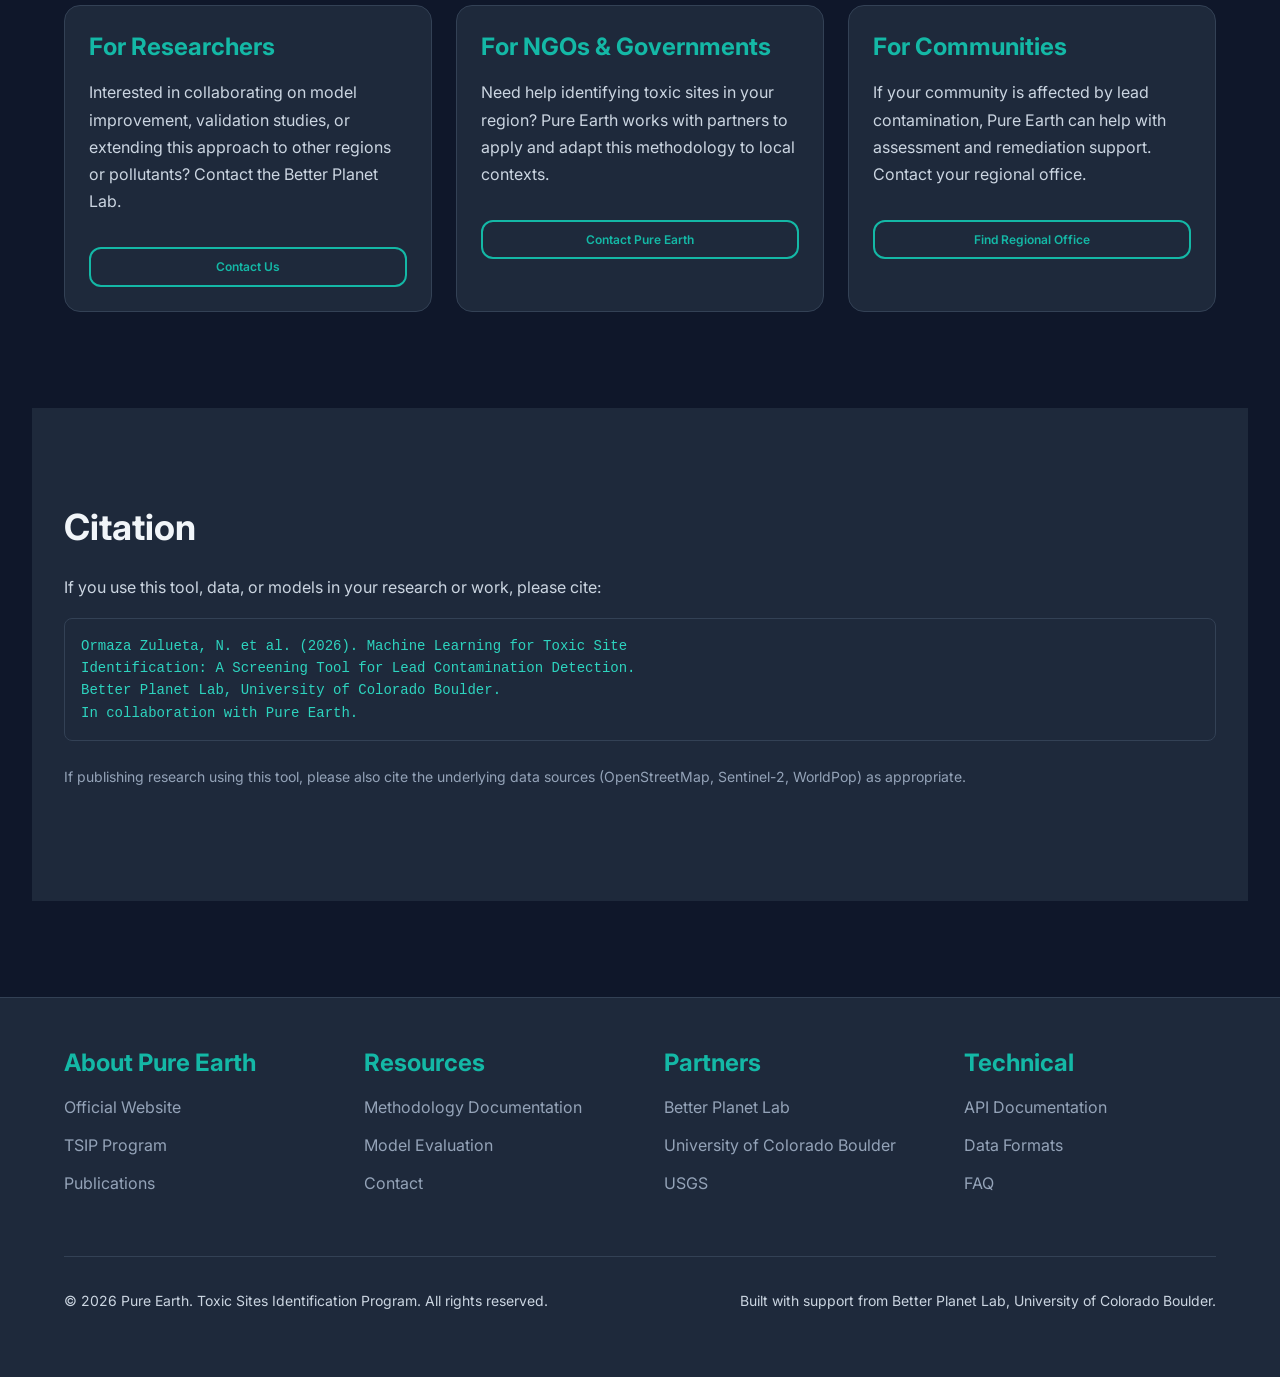
==== commit fcea7dcc: "Fix map not rendering + clean up About page - Fix invalid left-hand side assignment with optional ch" ====
--- a/about.html
+++ b/about.html
@@ -60,7 +60,7 @@
             Uncontrolled lead-acid battery recycling operations recover valuable lead but lack basic environmental controls. Workers and nearby residents experience severe lead exposure.
           </p>
           <p style="font-size: var(--font-size-sm); color: var(--gray-400);">
-            Estimated 1,000+ informal sites across South Asia
+            Widespread across South Asia, exact numbers unknown
           </p>
         </div>
 
@@ -70,7 +70,7 @@
             Both registered and unregistered smelter facilities process lead ore and scrap. Emissions contaminate soil, water, and air across wide areas.
           </p>
           <p style="font-size: var(--font-size-sm); color: var(--gray-400);">
-            Estimated 200-300 active facilities in target regions
+            Numerous facilities across target regions, many unregistered
           </p>
         </div>
 
@@ -139,8 +139,7 @@
       </p>
 
       <p style="margin-top: var(--spacing-8); padding: var(--spacing-6); background-color: rgba(19, 83, 173, 0.1); border-left: 4px solid #3b82f6; border-radius: var(--radius-md);">
-        <strong>Lab website:</strong> <a href="https://betterplanetlab.org/" target="_blank" rel="noopener">betterplanetlab.org</a><br>
-        <strong>University:</strong> University of Colorado Boulder, Department of Computer Science
+        <strong>University:</strong> University of Colorado Boulder
       </p>
     </section>
 
@@ -198,15 +197,14 @@
     <section class="section section-light">
       <h2>Impact & Next Steps</h2>
 
-      <h3>What We've Achieved</h3>
+      <h3>What We've Built So Far</h3>
       <div class="card">
         <ul style="color: var(--gray-300);">
-          <li>Deployed screening models covering 500,000+ km² in South Asia</li>
-          <li>Identified 2,500+ confirmed toxic sites through field verification</li>
-          <li>Trained 100+ field staff in site assessment and remediation planning</li>
-          <li>Engaged with 50,000+ people in affected communities</li>
-          <li>Supported closure of 50+ informal lead recycling operations</li>
-          <li>Documented environmental and health improvements in remediated areas</li>
+          <li>Developed two complementary ML pipelines: contextual (XGBoost) for ULAB and satellite imagery (deep learning) for smelters</li>
+          <li>Completed proof-of-concept in NCR Delhi with 188 high-risk cells identified and 13 verified ULAB sites matched</li>
+          <li>Trained models on limited ground-truth data using active learning, demonstrating generalization from small datasets</li>
+          <li>Built interactive screening dashboard for Pure Earth field teams</li>
+          <li>Established data pipeline using OpenStreetMap, Sentinel-2, WorldPop, and Pure Earth's TSIP database</li>
         </ul>
       </div>
 
@@ -224,7 +222,7 @@
       </ul>
 
       <p style="margin-top: var(--spacing-8); padding: var(--spacing-6); background-color: rgba(34, 197, 94, 0.1); border-left: 4px solid #22c55e; border-radius: var(--radius-md);">
-        <strong>Vision:</strong> To make lead-free environments the norm in South Asia by 2030, protecting millions of children from preventable exposure.
+        <strong>Goal:</strong> Help Pure Earth and partner organizations systematically identify toxic sites at scale, so field teams can focus their limited resources on the highest-risk locations.
       </p>
     </section>
 
@@ -238,8 +236,8 @@
           <p style="color: var(--gray-300);">
             Interested in collaborating on model improvement, validation studies, or extending this approach to other regions or pollutants? Contact the Better Planet Lab.
           </p>
-          <a href="mailto:research@betterplanetlab.org" class="btn btn-small btn-outline" style="margin-top: var(--spacing-4); width: 100%; justify-content: center;">
-            Contact Lab
+          <a href="mailto:naiatxu18@gmail.com" class="btn btn-small btn-outline" style="margin-top: var(--spacing-4); width: 100%; justify-content: center;">
+            Contact Us
           </a>
         </div>
 
@@ -248,8 +246,8 @@
           <p style="color: var(--gray-300);">
             Need help identifying toxic sites in your region? Pure Earth works with partners to apply and adapt this methodology to local contexts.
           </p>
-          <a href="mailto:tsip@pureearth.org" class="btn btn-small btn-outline" style="margin-top: var(--spacing-4); width: 100%; justify-content: center;">
-            Partnership Inquiry
+          <a href="https://www.pureearth.org/contact/" class="btn btn-small btn-outline" style="margin-top: var(--spacing-4); width: 100%; justify-content: center;">
+            Contact Pure Earth
           </a>
         </div>
 
@@ -272,11 +270,10 @@
         If you use this tool, data, or models in your research or work, please cite:
       </p>
       <div class="code-block" style="background-color: var(--navy-800); text-align: left;">
-        Pure Earth & Better Planet Lab (2024). Toxic Sites Identification Program:<br>
-        Machine Learning Models for Lead Contamination Detection in South Asia.<br>
-        Available at: https://tsip.pureearth.org<br>
-        <br>
-        Accessed: [Date]
+        Ormaza Zulueta, N. et al. (2026). Machine Learning for Toxic Site<br>
+        Identification: A Screening Tool for Lead Contamination Detection.<br>
+        Better Planet Lab, University of Colorado Boulder.<br>
+        In collaboration with Pure Earth.
       </div>
 
       <p style="margin-top: var(--spacing-6); color: var(--gray-400); font-size: var(--font-size-sm);">
@@ -323,7 +320,7 @@
         </div>
       </div>
       <div class="footer-bottom">
-        <p>&copy; 2024 Pure Earth. Toxic Sites Identification Program. All rights reserved.</p>
+        <p>&copy; 2026 Pure Earth. Toxic Sites Identification Program. All rights reserved.</p>
         <p>Built with support from Better Planet Lab, University of Colorado Boulder.</p>
       </div>
     </div>
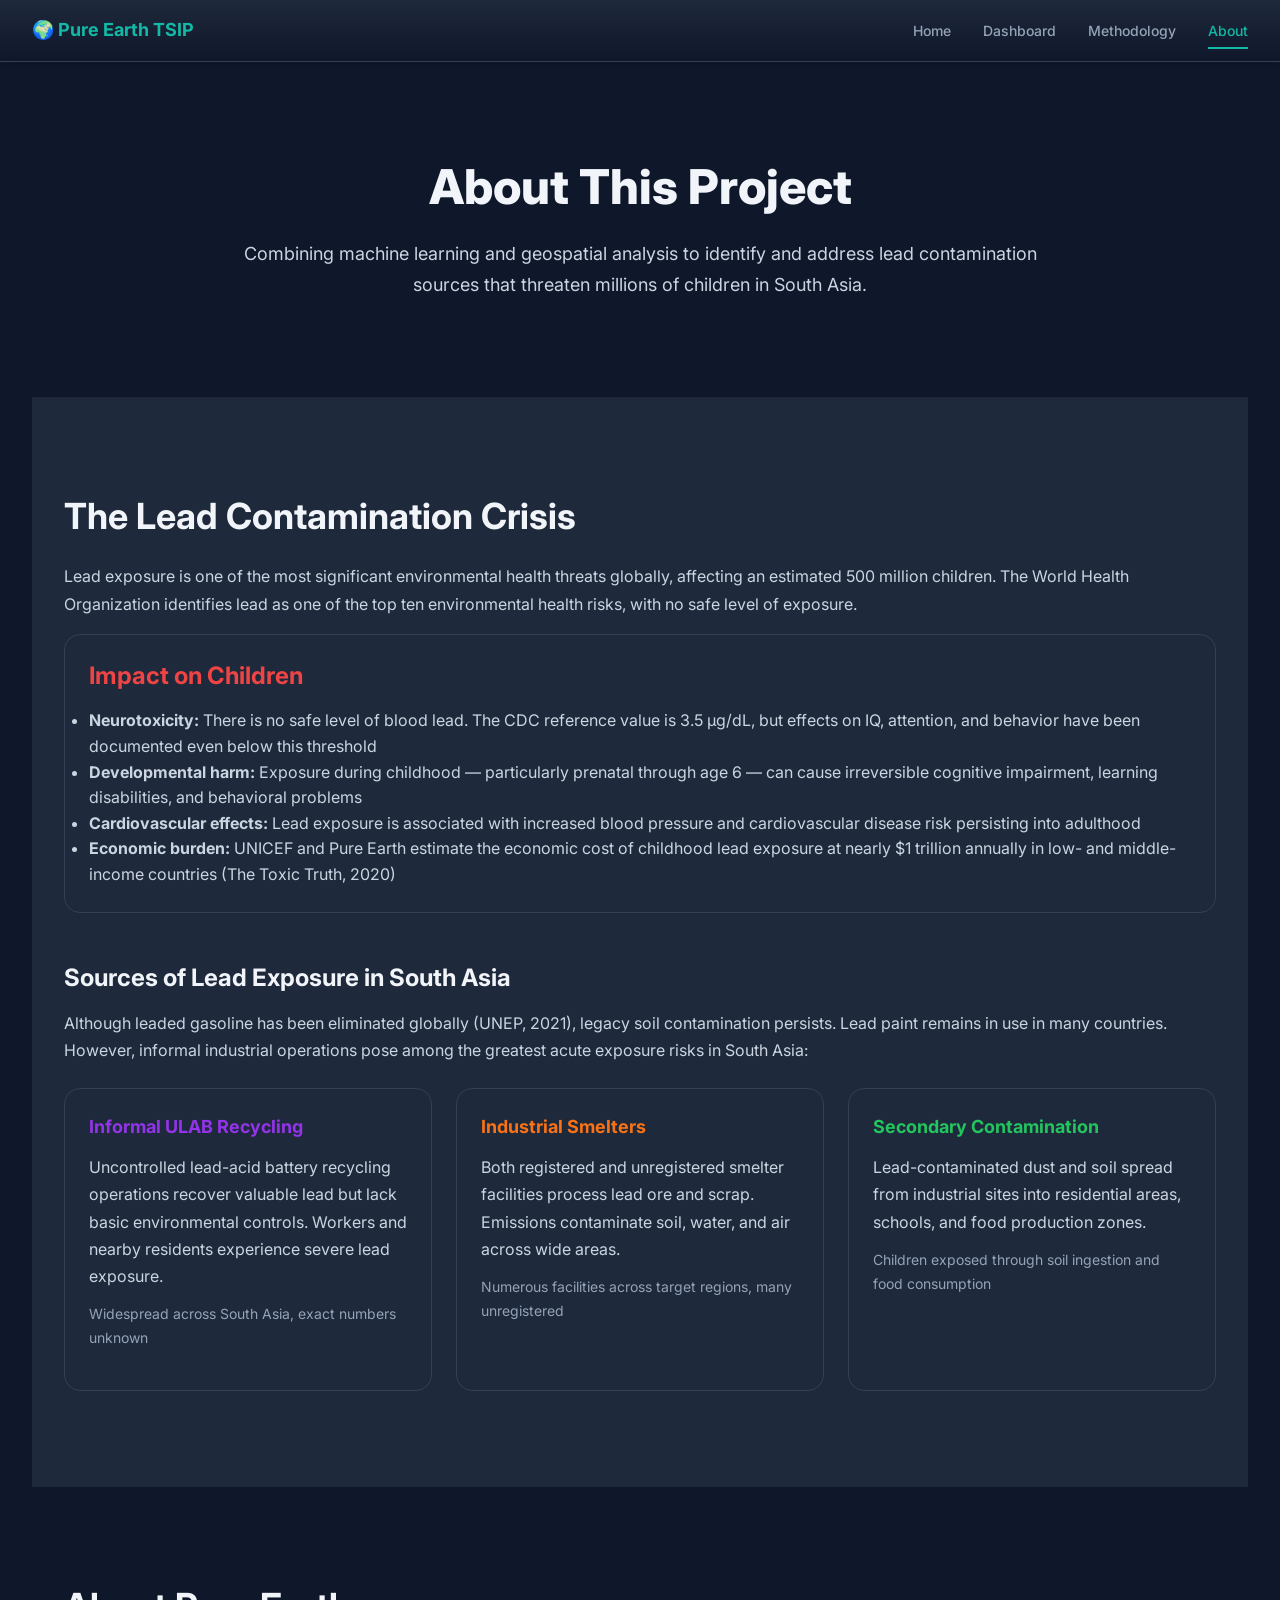
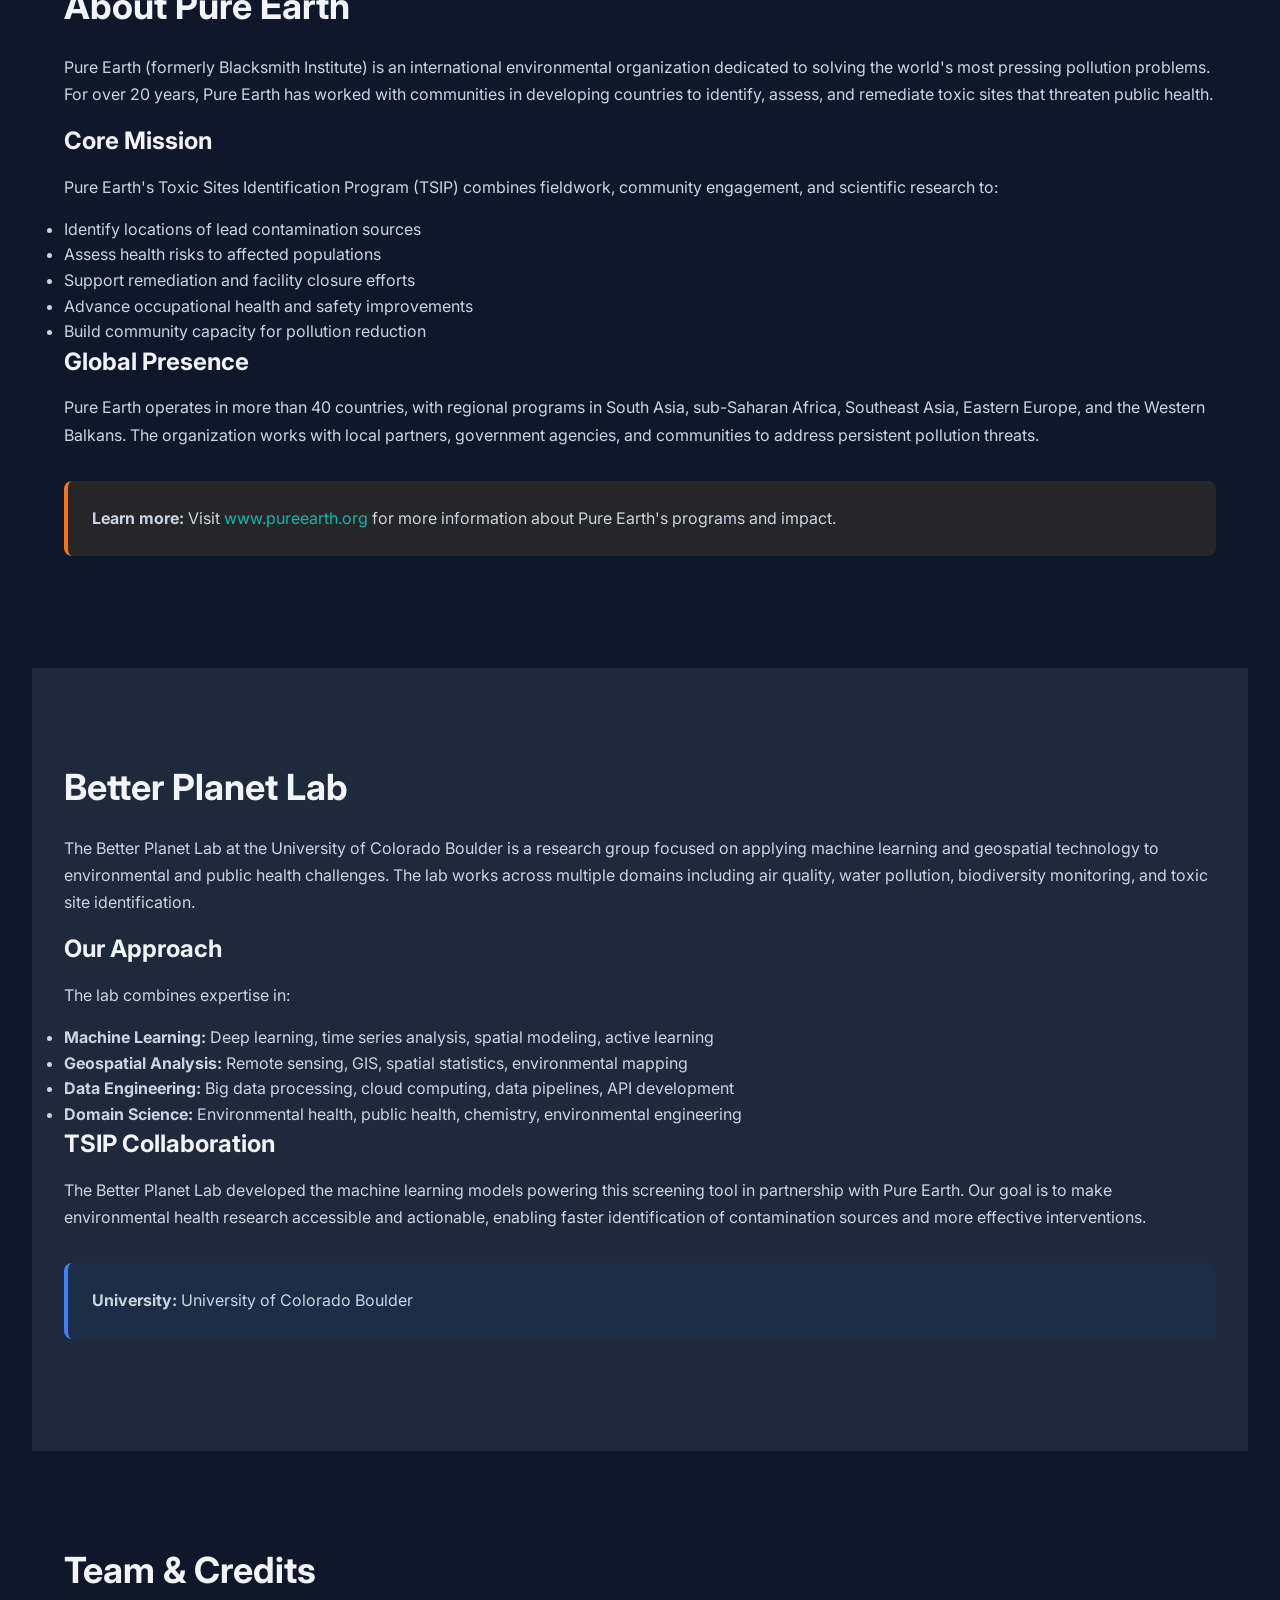
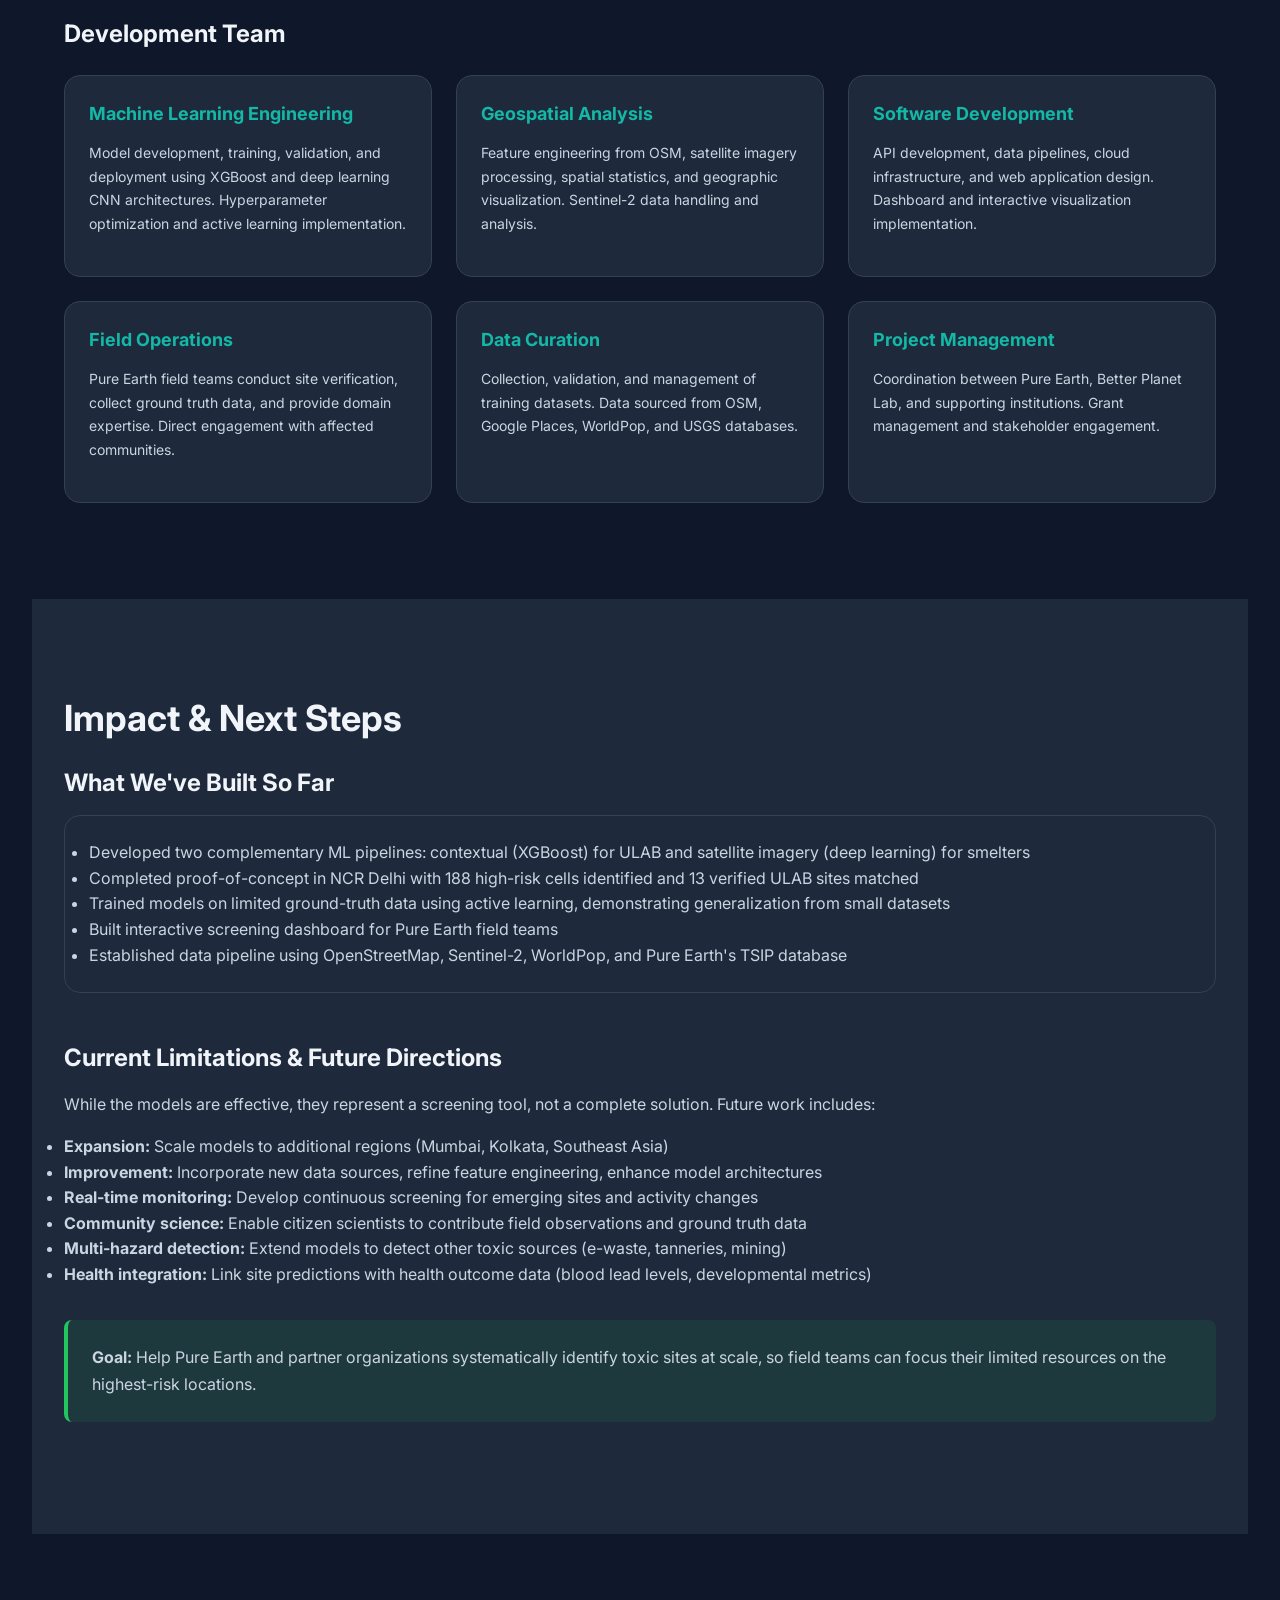
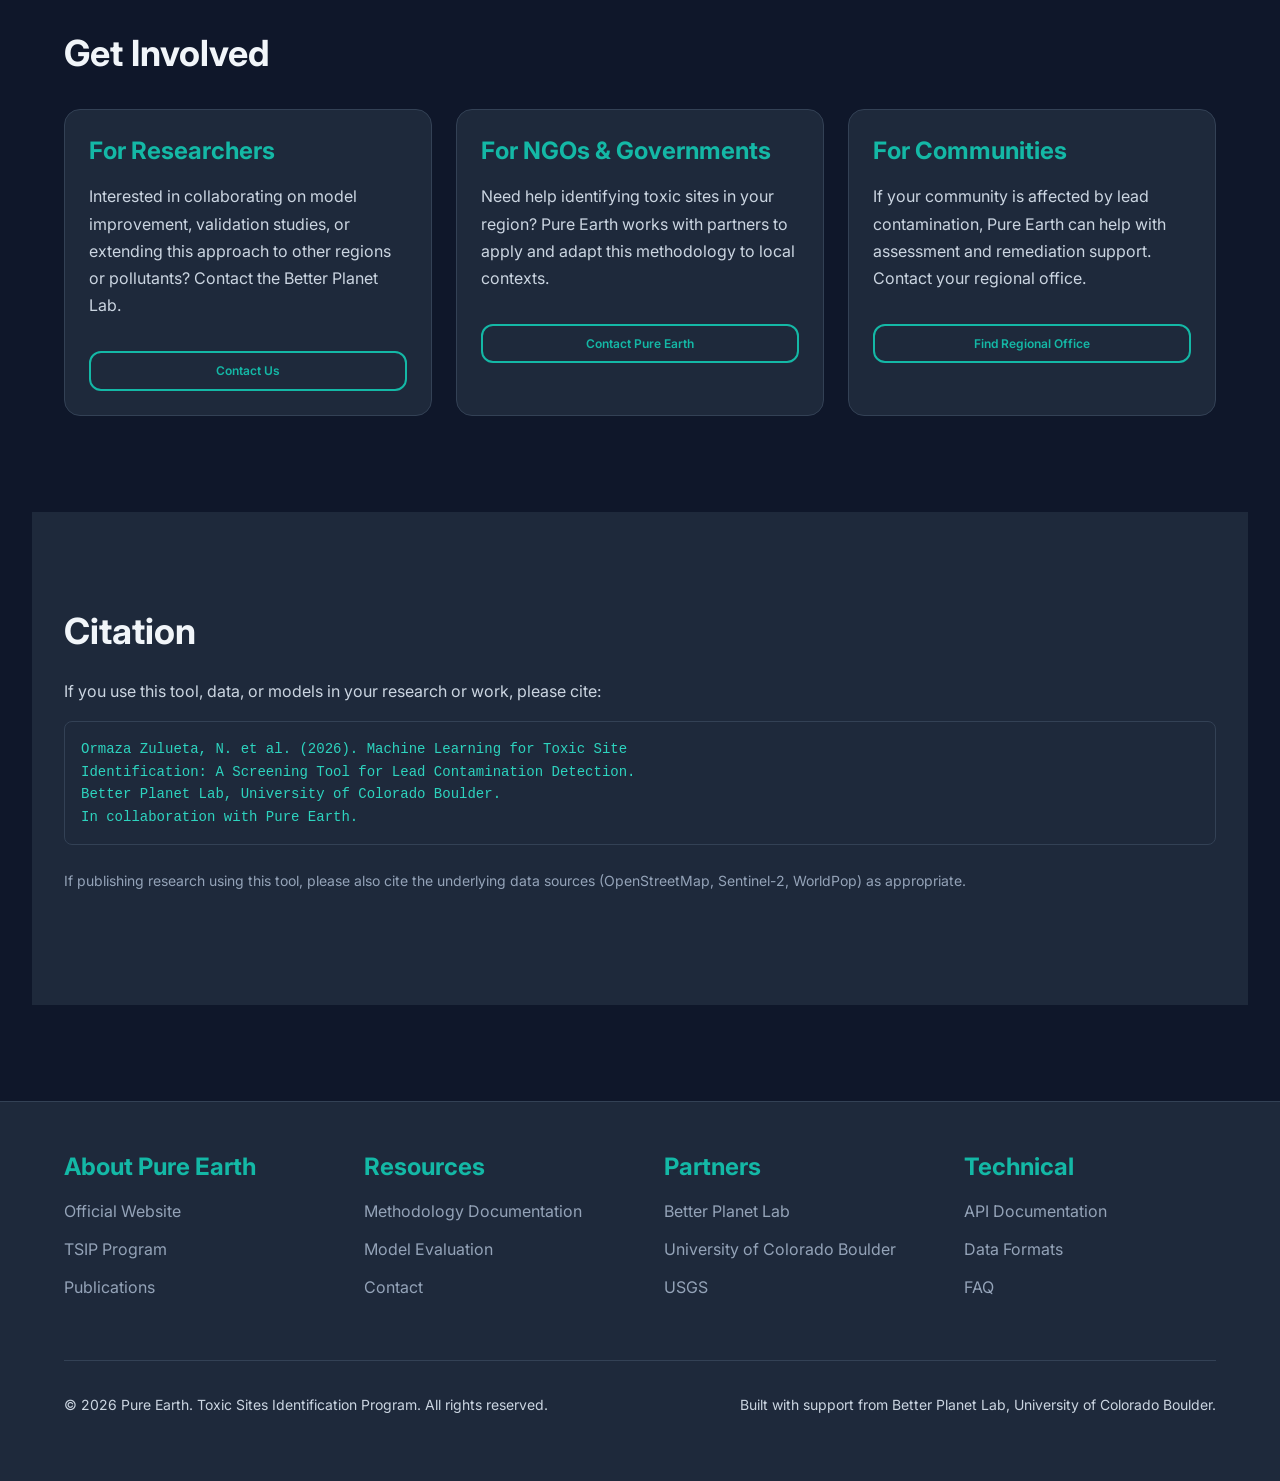
==== commit 668d512c: "Fix scientific accuracy across all pages" ====
--- a/about.html
+++ b/about.html
@@ -41,16 +41,16 @@
       <div class="card">
         <h3 style="color: #ef4444;">Impact on Children</h3>
         <ul style="color: var(--gray-300);">
-          <li><strong>Neurotoxicity:</strong> Blood lead levels above 5 µg/dL are associated with reduced IQ, learning disabilities, and behavioral problems</li>
-          <li><strong>Developmental delays:</strong> Exposure during critical developmental windows (0-3 years) causes permanent cognitive impairment</li>
-          <li><strong>Cardiovascular effects:</strong> High lead exposure increases blood pressure and cardiovascular disease risk in adulthood</li>
-          <li><strong>Economic burden:</strong> Lead-related health costs exceed $1 trillion annually in lost productivity and medical expenses</li>
+          <li><strong>Neurotoxicity:</strong> There is no safe level of blood lead. The CDC reference value is 3.5 µg/dL, but effects on IQ, attention, and behavior have been documented even below this threshold</li>
+          <li><strong>Developmental harm:</strong> Exposure during childhood — particularly prenatal through age 6 — can cause irreversible cognitive impairment, learning disabilities, and behavioral problems</li>
+          <li><strong>Cardiovascular effects:</strong> Lead exposure is associated with increased blood pressure and cardiovascular disease risk persisting into adulthood</li>
+          <li><strong>Economic burden:</strong> UNICEF and Pure Earth estimate the economic cost of childhood lead exposure at nearly $1 trillion annually in low- and middle-income countries (The Toxic Truth, 2020)</li>
         </ul>
       </div>
 
       <h3 style="margin-top: var(--spacing-12);">Sources of Lead Exposure in South Asia</h3>
       <p>
-        While lead paint and gasoline additives remain concerns, informal industrial operations pose the greatest acute risk in South Asia:
+        Although leaded gasoline has been eliminated globally (UNEP, 2021), legacy soil contamination persists. Lead paint remains in use in many countries. However, informal industrial operations pose among the greatest acute exposure risks in South Asia:
       </p>
 
       <div style="display: grid; grid-template-columns: repeat(auto-fit, minmax(280px, 1fr)); gap: var(--spacing-6); margin-top: var(--spacing-6);">
@@ -152,7 +152,7 @@
         <div class="card">
           <h4 style="margin-top: 0; color: #14b8a6;">Machine Learning Engineering</h4>
           <p style="color: var(--gray-300); font-size: var(--font-size-sm);">
-            Model development, training, validation, and deployment using XGBoost and ResNet-50 architectures. Hyperparameter optimization and active learning implementation.
+            Model development, training, validation, and deployment using XGBoost and deep learning CNN architectures. Hyperparameter optimization and active learning implementation.
           </p>
         </div>
 
@@ -180,7 +180,7 @@
         <div class="card">
           <h4 style="margin-top: 0; color: #14b8a6;">Data Curation</h4>
           <p style="color: var(--gray-300); font-size: var(--font-size-sm);">
-            Collection, validation, and management of training datasets. Coordination with OSM, Google, WorldPop, and USGS for data access and integration.
+            Collection, validation, and management of training datasets. Data sourced from OSM, Google Places, WorldPop, and USGS databases.
           </p>
         </div>
 
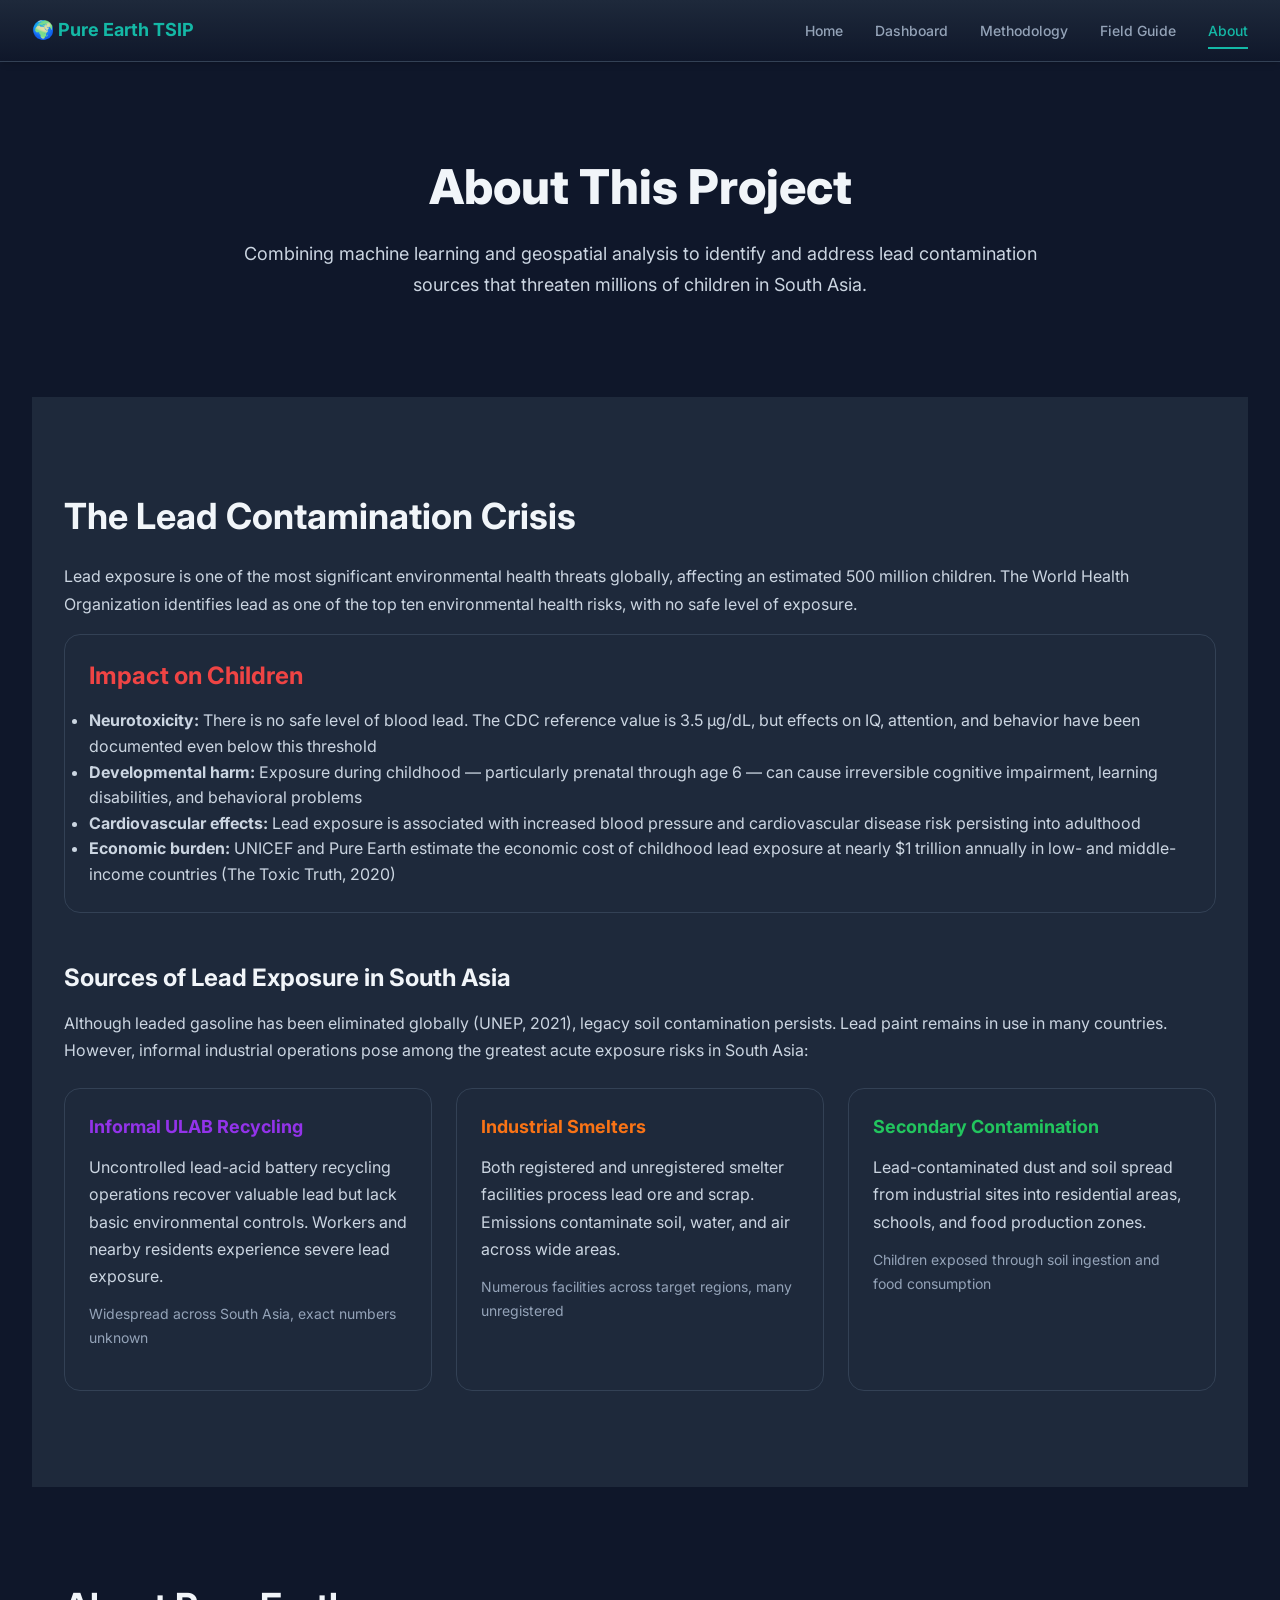
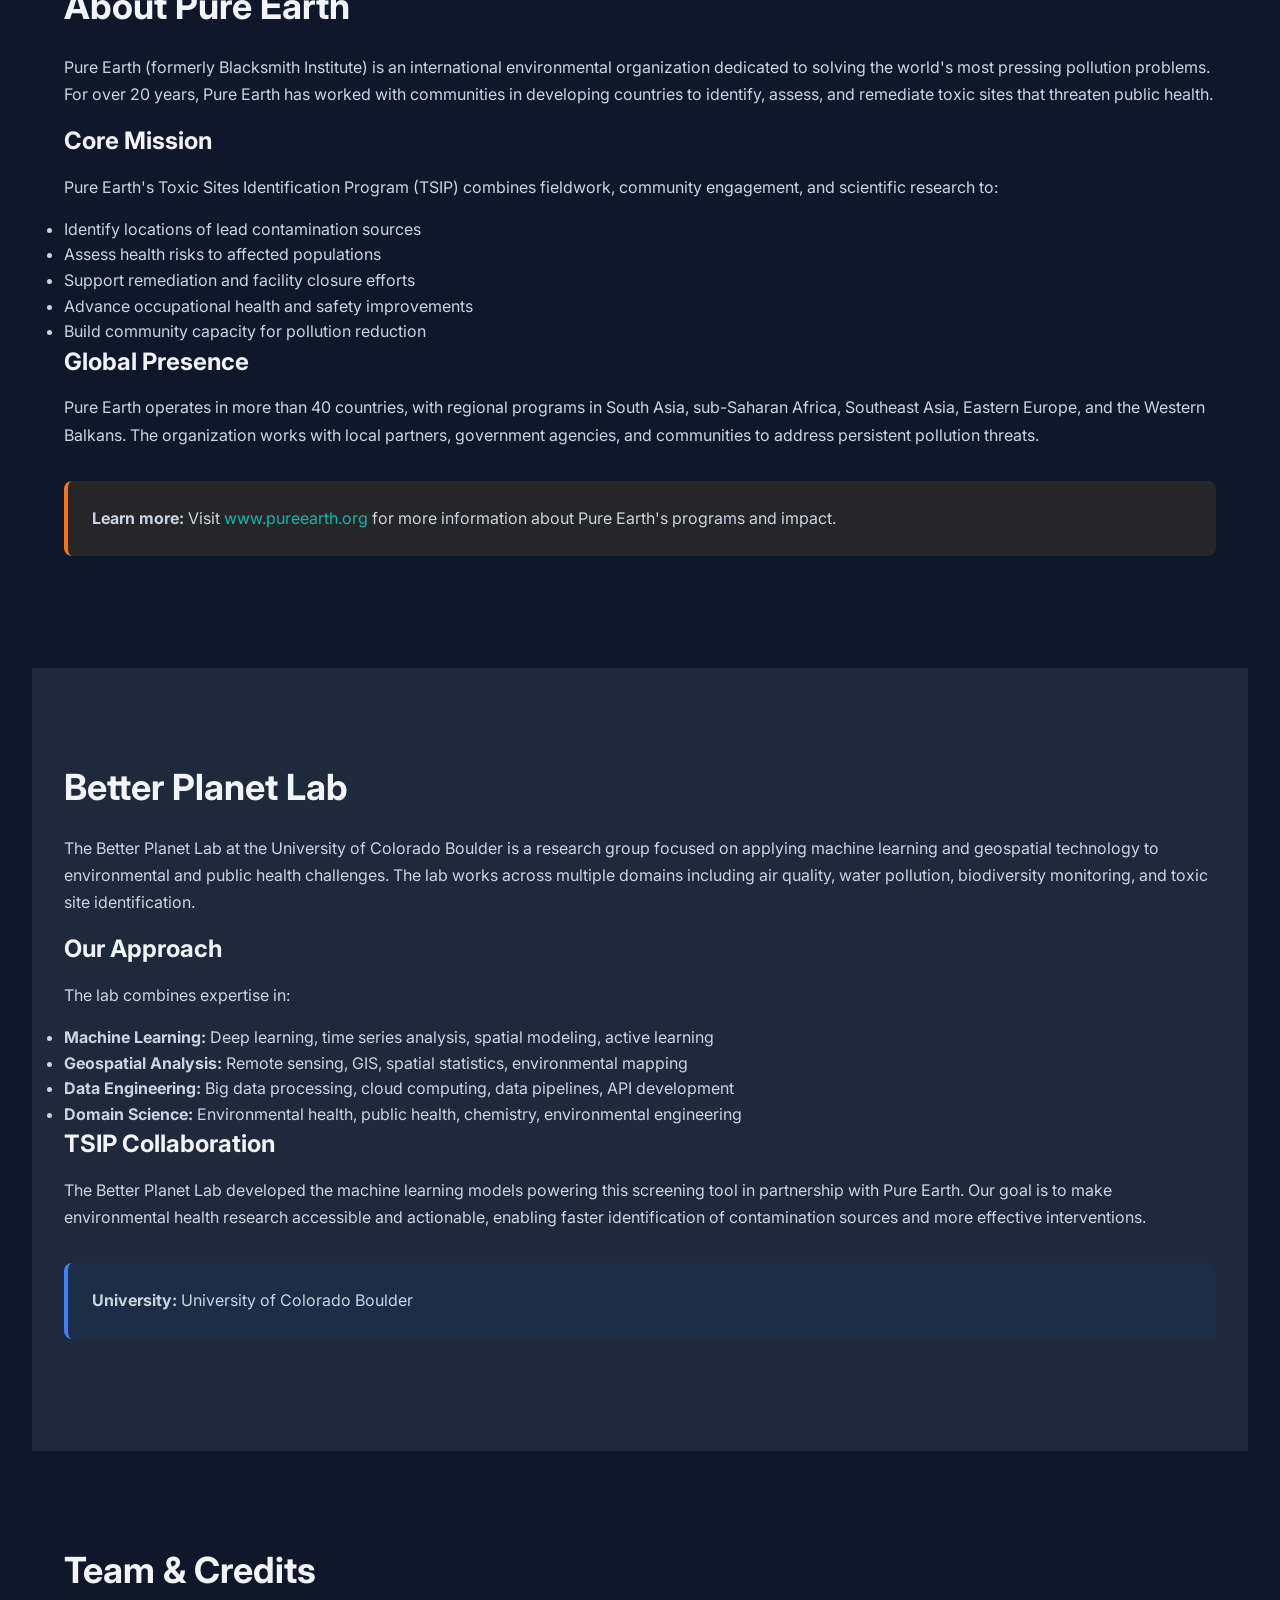
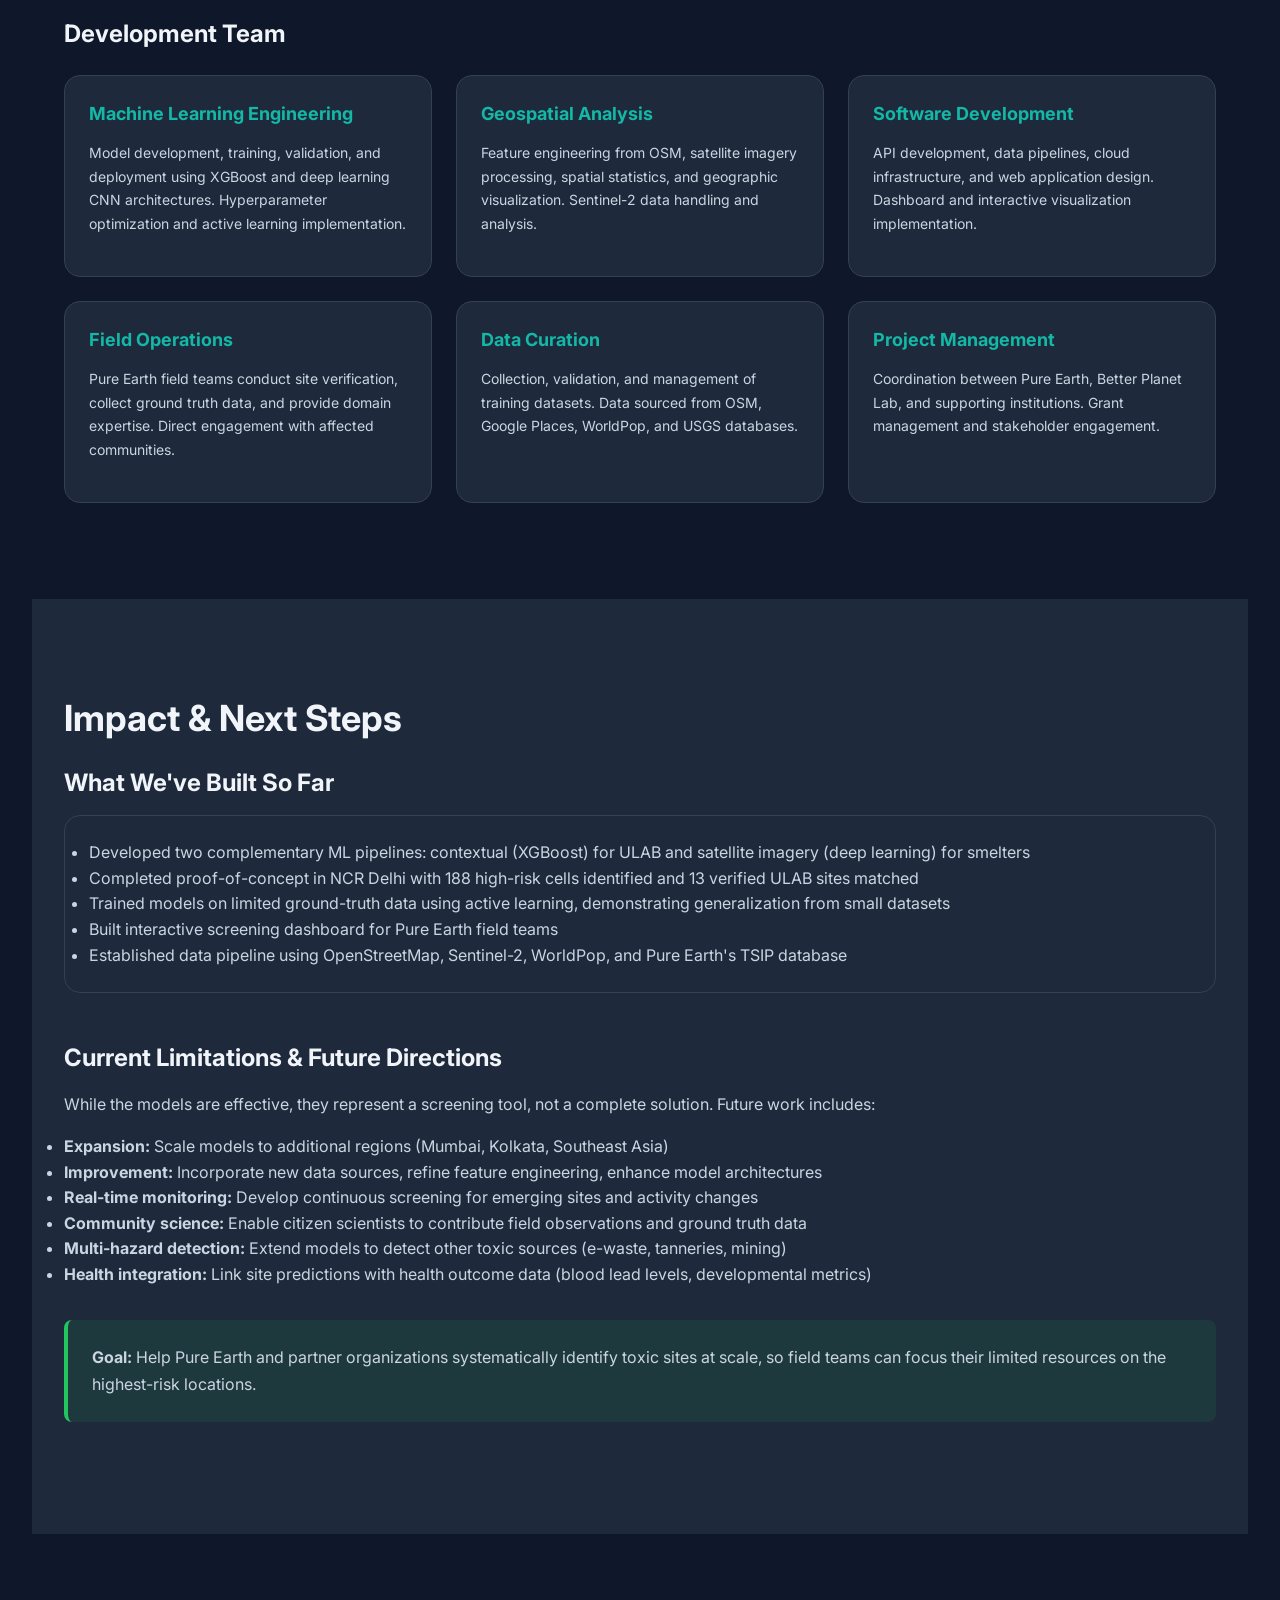
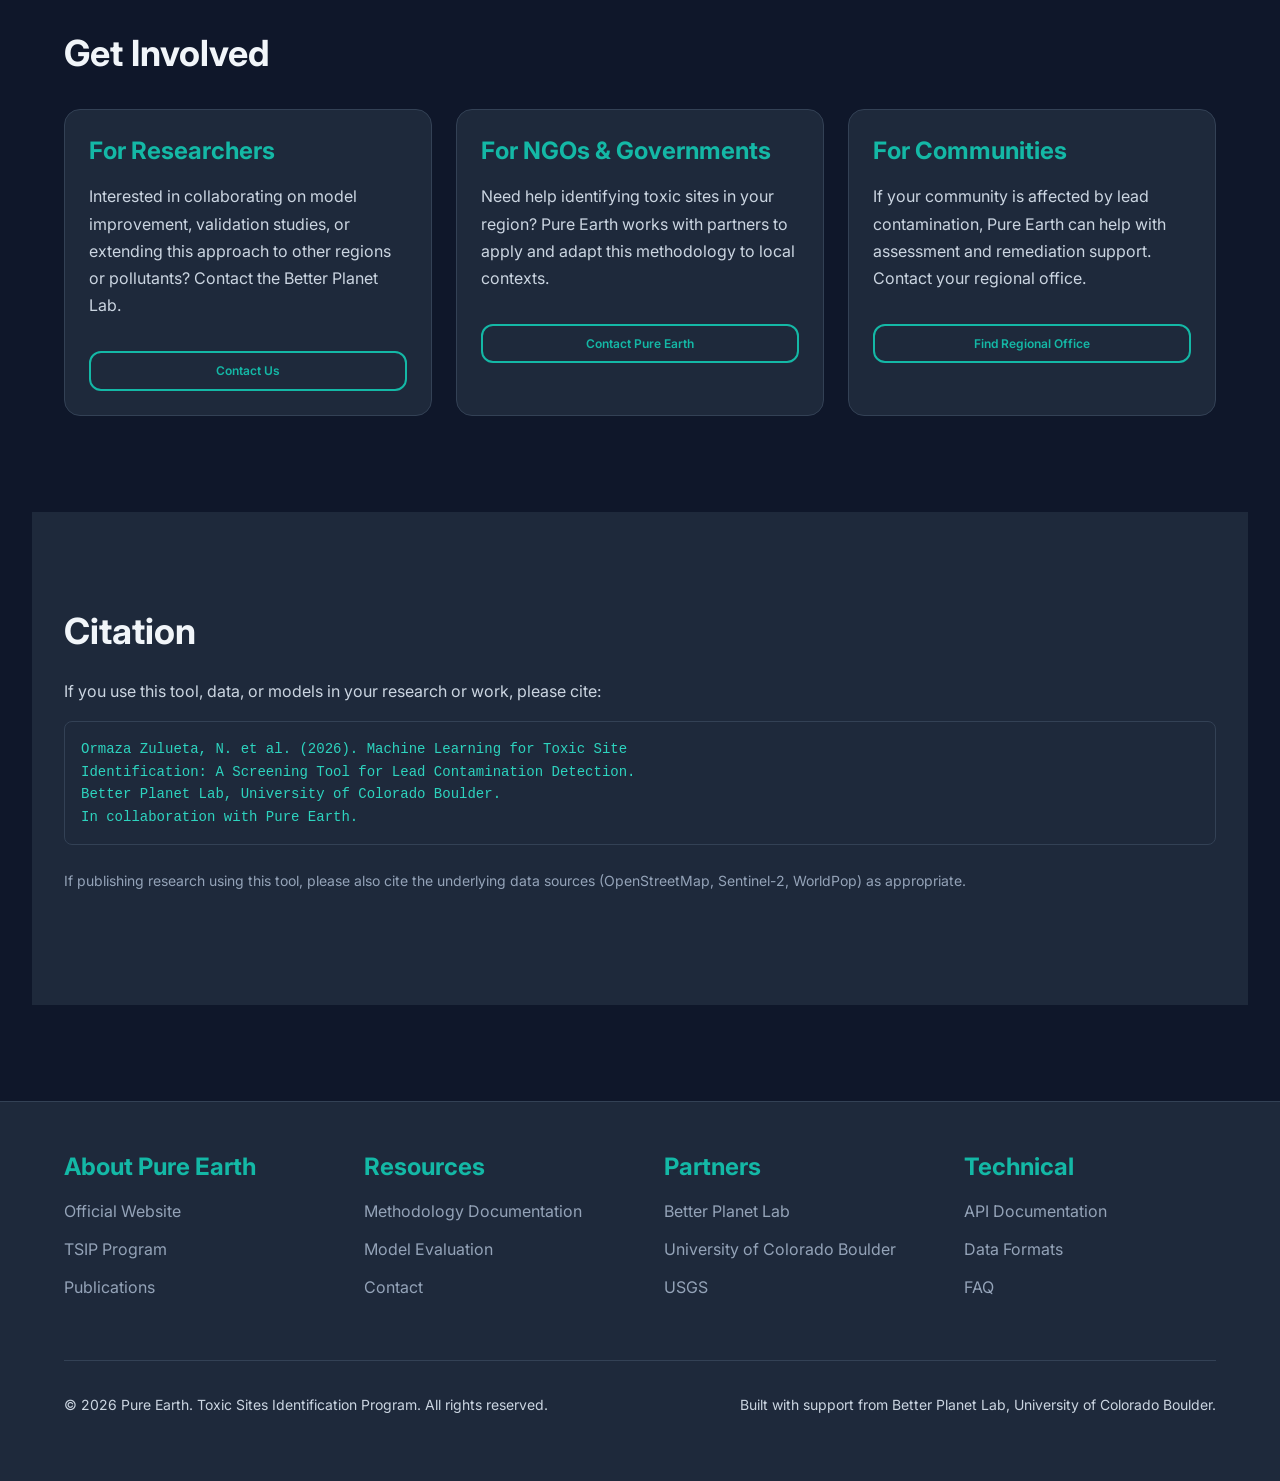
==== commit 62495df3: "Professional redesign: landing page, analytics fix, field guide, scientific accuracy" ====
--- a/about.html
+++ b/about.html
@@ -17,6 +17,7 @@
       <li><a href="index.html">Home</a></li>
       <li><a href="dashboard.html">Dashboard</a></li>
       <li><a href="methodology.html">Methodology</a></li>
+      <li><a href="field-guide.html">Field Guide</a></li>
       <li><a href="about.html">About</a></li>
     </ul>
   </nav>
--- a/css/style.css
+++ b/css/style.css
@@ -833,16 +833,17 @@
   left: 0;
   right: 0;
   background-color: var(--navy-800);
-  border-top: 1px solid var(--navy-700);
-  box-shadow: 0 -4px 6px rgba(0, 0, 0, 0.3);
+  border-top: 2px solid var(--teal-600);
+  box-shadow: 0 -8px 24px rgba(0, 0, 0, 0.4);
   z-index: 400;
   max-height: 0;
   overflow: hidden;
-  transition: max-height var(--transition-base);
+  transition: max-height 0.4s cubic-bezier(0.4, 0, 0.2, 1);
 }
 
 .analytics-drawer.open {
-  max-height: 400px;
+  max-height: 70vh;
+  overflow-y: auto;
 }
 
 .analytics-header {
@@ -852,6 +853,23 @@
   justify-content: space-between;
   align-items: center;
   background-color: var(--navy-700);
+  position: sticky;
+  top: 0;
+  z-index: 1;
+}
+
+.analytics-stats-row {
+  display: grid;
+  grid-template-columns: repeat(4, 1fr);
+  gap: var(--spacing-4);
+  padding: var(--spacing-6) var(--spacing-6) 0;
+}
+
+.analytics-charts-row {
+  display: grid;
+  grid-template-columns: 1fr 1fr 2fr;
+  gap: var(--spacing-6);
+  padding: var(--spacing-6);
 }
 
 .analytics-content {
@@ -864,6 +882,17 @@
 
 .analytics-chart {
   min-width: 250px;
+  background-color: var(--navy-700);
+  border-radius: var(--radius-lg);
+  padding: var(--spacing-4);
+  border: 1px solid var(--navy-600);
+}
+
+.analytics-chart h5 {
+  color: var(--gray-300);
+  font-size: var(--font-size-sm);
+  margin-bottom: var(--spacing-3);
+  font-weight: 500;
 }
 
 .analytics-stat {
@@ -1302,3 +1331,537 @@
     width: 100%;
   }
 }
+
+/* ============================================================================
+   Professional Landing Page Styles
+   ========================================================================== */
+
+/* Hero enhancements */
+.hero-bg-pattern {
+  position: absolute;
+  inset: 0;
+  background-image:
+    radial-gradient(circle at 20% 50%, rgba(13, 148, 136, 0.08) 0%, transparent 50%),
+    radial-gradient(circle at 80% 20%, rgba(147, 51, 234, 0.06) 0%, transparent 50%);
+  pointer-events: none;
+}
+
+.hero {
+  position: relative;
+}
+
+.hero-badge {
+  display: inline-block;
+  padding: var(--spacing-2) var(--spacing-4);
+  background: rgba(13, 148, 136, 0.15);
+  border: 1px solid rgba(13, 148, 136, 0.3);
+  border-radius: 100px;
+  font-size: var(--font-size-sm);
+  color: var(--teal-400);
+  font-weight: 500;
+  letter-spacing: 0.5px;
+  margin-bottom: var(--spacing-6);
+}
+
+.hero-disclaimer {
+  margin-top: var(--spacing-8);
+  font-size: var(--font-size-xs);
+  color: var(--gray-500);
+  font-style: italic;
+}
+
+.btn-lg {
+  padding: var(--spacing-4) var(--spacing-8);
+  font-size: var(--font-size-lg);
+}
+
+.btn-icon-inline {
+  font-size: 0.75em;
+  margin-right: var(--spacing-2);
+}
+
+/* KPI Counter Bar */
+.kpi-bar {
+  background: linear-gradient(135deg, var(--navy-800), #1a2744);
+  border-top: 1px solid var(--navy-700);
+  border-bottom: 1px solid var(--navy-700);
+  padding: var(--spacing-12) 0;
+}
+
+.kpi-grid {
+  display: flex;
+  align-items: flex-start;
+  justify-content: center;
+  gap: var(--spacing-8);
+}
+
+.kpi-item {
+  flex: 1;
+  text-align: center;
+  max-width: 240px;
+}
+
+.kpi-number {
+  font-size: 3rem;
+  font-weight: 800;
+  color: var(--teal-400);
+  line-height: 1;
+  margin-bottom: var(--spacing-1);
+  font-variant-numeric: tabular-nums;
+}
+
+.kpi-unit {
+  font-size: var(--font-size-sm);
+  color: var(--teal-500);
+  font-weight: 600;
+  text-transform: uppercase;
+  letter-spacing: 1px;
+  margin-bottom: var(--spacing-3);
+}
+
+.kpi-label {
+  font-size: var(--font-size-sm);
+  color: var(--gray-300);
+  line-height: 1.4;
+}
+
+.kpi-source {
+  font-size: var(--font-size-xs);
+  color: var(--gray-500);
+  margin-top: var(--spacing-2);
+}
+
+.kpi-divider {
+  width: 1px;
+  height: 80px;
+  background: var(--navy-600);
+  align-self: center;
+  flex-shrink: 0;
+}
+
+/* Section headers */
+.section-header {
+  text-align: center;
+  margin-bottom: var(--spacing-16);
+}
+
+.section-subtitle {
+  font-size: var(--font-size-lg);
+  color: var(--gray-400);
+  max-width: 700px;
+  margin: var(--spacing-4) auto 0;
+  line-height: 1.6;
+}
+
+/* Pipeline cards */
+.pipeline-cards {
+  display: grid;
+  grid-template-columns: repeat(3, 1fr);
+  gap: var(--spacing-6);
+}
+
+.pipeline-card {
+  background-color: var(--navy-800);
+  border: 1px solid var(--navy-700);
+  border-radius: var(--radius-xl);
+  padding: var(--spacing-8);
+  transition: transform var(--transition-base), box-shadow var(--transition-base);
+}
+
+.pipeline-card:hover {
+  transform: translateY(-4px);
+  box-shadow: 0 12px 40px rgba(0, 0, 0, 0.3);
+}
+
+.pipeline-ulab { border-top: 3px solid #9333ea; }
+.pipeline-smelter { border-top: 3px solid #f97316; }
+.pipeline-prioritize { border-top: 3px solid #22c55e; }
+
+.pipeline-card-header {
+  display: flex;
+  align-items: center;
+  gap: var(--spacing-3);
+  margin-bottom: var(--spacing-4);
+}
+
+.pipeline-number {
+  font-size: var(--font-size-xs);
+  color: var(--gray-500);
+  font-weight: 700;
+  letter-spacing: 1px;
+}
+
+.pipeline-tag {
+  font-size: var(--font-size-xs);
+  font-weight: 600;
+  padding: var(--spacing-1) var(--spacing-3);
+  border-radius: 100px;
+  text-transform: uppercase;
+  letter-spacing: 0.5px;
+}
+
+.tag-purple { background: rgba(147, 51, 234, 0.15); color: #c084fc; }
+.tag-orange { background: rgba(249, 115, 22, 0.15); color: #fb923c; }
+.tag-green { background: rgba(34, 197, 94, 0.15); color: #86efac; }
+
+.pipeline-card h3 {
+  font-size: var(--font-size-xl);
+  color: var(--gray-100);
+  margin-bottom: var(--spacing-4);
+}
+
+.pipeline-card p {
+  color: var(--gray-400);
+  font-size: var(--font-size-sm);
+  line-height: 1.7;
+  margin-bottom: var(--spacing-4);
+}
+
+.pipeline-tech {
+  display: flex;
+  flex-wrap: wrap;
+  gap: var(--spacing-2);
+  margin-bottom: var(--spacing-4);
+}
+
+.tech-chip {
+  font-size: var(--font-size-xs);
+  padding: 2px var(--spacing-3);
+  background: var(--navy-700);
+  border: 1px solid var(--navy-600);
+  border-radius: 100px;
+  color: var(--gray-300);
+  font-weight: 500;
+}
+
+.pipeline-result {
+  font-size: var(--font-size-sm);
+  color: var(--gray-300);
+  padding-top: var(--spacing-4);
+  border-top: 1px solid var(--navy-700);
+  line-height: 1.5;
+}
+
+/* Problem grid */
+.problem-grid {
+  display: grid;
+  grid-template-columns: repeat(4, 1fr);
+  gap: var(--spacing-6);
+}
+
+.problem-card {
+  text-align: center;
+  padding: var(--spacing-8) var(--spacing-4);
+}
+
+.problem-icon {
+  font-size: 2.5rem;
+  margin-bottom: var(--spacing-4);
+}
+
+.problem-card h4 {
+  color: var(--gray-100);
+  margin-bottom: var(--spacing-3);
+  font-size: var(--font-size-base);
+}
+
+.problem-card p {
+  font-size: var(--font-size-sm);
+  color: var(--gray-400);
+  line-height: 1.6;
+}
+
+/* Dashboard preview */
+.dashboard-preview {
+  background: var(--navy-800);
+  border: 1px solid var(--navy-700);
+  border-radius: var(--radius-xl);
+  padding: var(--spacing-12);
+}
+
+.preview-features {
+  display: grid;
+  grid-template-columns: repeat(2, 1fr);
+  gap: var(--spacing-8);
+  margin-bottom: var(--spacing-8);
+}
+
+.preview-feature {
+  display: flex;
+  gap: var(--spacing-4);
+}
+
+.preview-feature-icon {
+  font-size: 1.5rem;
+  flex-shrink: 0;
+  width: 48px;
+  height: 48px;
+  display: flex;
+  align-items: center;
+  justify-content: center;
+  background: rgba(13, 148, 136, 0.1);
+  border-radius: var(--radius-lg);
+}
+
+.preview-feature h4 {
+  font-size: var(--font-size-base);
+  color: var(--gray-100);
+  margin-bottom: var(--spacing-2);
+}
+
+.preview-feature p {
+  font-size: var(--font-size-sm);
+  color: var(--gray-400);
+  line-height: 1.5;
+  margin: 0;
+}
+
+.preview-cta {
+  text-align: center;
+  padding-top: var(--spacing-8);
+  border-top: 1px solid var(--navy-700);
+}
+
+/* Partner logos */
+.partner-logos {
+  display: flex;
+  justify-content: center;
+  gap: var(--spacing-16);
+}
+
+.partner-item {
+  display: flex;
+  flex-direction: column;
+  align-items: center;
+  gap: var(--spacing-1);
+}
+
+.partner-item strong {
+  color: var(--gray-200);
+  font-size: var(--font-size-base);
+}
+
+.partner-item span {
+  color: var(--gray-500);
+  font-size: var(--font-size-sm);
+}
+
+/* Brand icon */
+.brand-icon {
+  font-size: 1.25rem;
+}
+
+/* ============================================================================
+   Field Guide Styles
+   ========================================================================== */
+
+.guide-steps {
+  display: flex;
+  flex-direction: column;
+  gap: var(--spacing-6);
+}
+
+.guide-step {
+  display: flex;
+  gap: var(--spacing-6);
+  align-items: flex-start;
+}
+
+.guide-step-number {
+  flex-shrink: 0;
+  width: 48px;
+  height: 48px;
+  background: linear-gradient(135deg, var(--teal-600), var(--teal-500));
+  color: white;
+  font-weight: 800;
+  font-size: var(--font-size-xl);
+  border-radius: 50%;
+  display: flex;
+  align-items: center;
+  justify-content: center;
+}
+
+.guide-step-content h3 {
+  color: var(--gray-100);
+  margin-bottom: var(--spacing-2);
+}
+
+.guide-step-content p {
+  color: var(--gray-400);
+  line-height: 1.6;
+  margin: 0;
+}
+
+.risk-guide-grid {
+  display: grid;
+  grid-template-columns: repeat(3, 1fr);
+  gap: var(--spacing-6);
+}
+
+.risk-guide-card {
+  background: var(--navy-700);
+  padding: var(--spacing-6);
+  border-radius: var(--radius-lg);
+}
+
+.risk-guide-range {
+  font-size: var(--font-size-2xl);
+  font-weight: 800;
+  margin-bottom: var(--spacing-2);
+}
+
+.risk-guide-card h4 {
+  color: var(--gray-200);
+  margin-bottom: var(--spacing-4);
+}
+
+.risk-guide-card p {
+  color: var(--gray-400);
+  font-size: var(--font-size-sm);
+  line-height: 1.6;
+  margin-bottom: var(--spacing-4);
+}
+
+.risk-guide-action {
+  font-size: var(--font-size-sm);
+  color: var(--gray-300);
+  padding-top: var(--spacing-4);
+  border-top: 1px solid var(--navy-600);
+  line-height: 1.5;
+}
+
+.checklist-grid {
+  display: grid;
+  grid-template-columns: repeat(3, 1fr);
+  gap: var(--spacing-6);
+}
+
+.checklist-card {
+  background: var(--navy-700);
+  padding: var(--spacing-6);
+  border-radius: var(--radius-lg);
+  border: 1px solid var(--navy-600);
+}
+
+.checklist-card h4 {
+  color: var(--gray-200);
+  margin-bottom: var(--spacing-4);
+  font-size: var(--font-size-base);
+}
+
+.checklist-card ul {
+  color: var(--gray-400);
+  font-size: var(--font-size-sm);
+  padding-left: var(--spacing-4);
+  line-height: 1.8;
+}
+
+@media (max-width: 1024px) {
+  .risk-guide-grid {
+    grid-template-columns: 1fr;
+  }
+  .checklist-grid {
+    grid-template-columns: 1fr;
+  }
+}
+
+/* Map loading spinner */
+.map-loading {
+  position: absolute;
+  inset: 0;
+  z-index: 500;
+  background: rgba(15, 23, 42, 0.85);
+  display: flex;
+  flex-direction: column;
+  align-items: center;
+  justify-content: center;
+  gap: var(--spacing-4);
+  color: var(--gray-300);
+  font-size: var(--font-size-sm);
+  transition: opacity 0.5s ease;
+}
+
+.map-loading.hidden {
+  opacity: 0;
+  pointer-events: none;
+}
+
+.loading-spinner {
+  width: 40px;
+  height: 40px;
+  border: 3px solid var(--navy-600);
+  border-top-color: var(--teal-500);
+  border-radius: 50%;
+  animation: spin 0.8s linear infinite;
+}
+
+@keyframes spin {
+  to { transform: rotate(360deg); }
+}
+
+/* Demo banner */
+.demo-banner {
+  background: linear-gradient(90deg, rgba(249, 115, 22, 0.12), rgba(234, 179, 8, 0.08));
+  border-bottom: 1px solid rgba(249, 115, 22, 0.3);
+  padding: var(--spacing-3) var(--spacing-6);
+  display: flex;
+  align-items: center;
+  gap: var(--spacing-3);
+  font-size: var(--font-size-sm);
+  color: var(--gray-300);
+}
+
+.demo-banner-icon {
+  color: var(--orange-500);
+  font-size: var(--font-size-lg);
+  flex-shrink: 0;
+}
+
+.demo-banner-close {
+  margin-left: auto;
+  background: none;
+  border: none;
+  color: var(--gray-400);
+  cursor: pointer;
+  font-size: var(--font-size-lg);
+  padding: 0 var(--spacing-2);
+}
+
+.demo-banner-close:hover {
+  color: var(--gray-200);
+}
+
+/* Responsive */
+@media (max-width: 1024px) {
+  .pipeline-cards {
+    grid-template-columns: 1fr;
+  }
+  .problem-grid {
+    grid-template-columns: repeat(2, 1fr);
+  }
+  .kpi-grid {
+    flex-wrap: wrap;
+  }
+  .kpi-divider {
+    display: none;
+  }
+}
+
+@media (max-width: 768px) {
+  .preview-features {
+    grid-template-columns: 1fr;
+  }
+  .problem-grid {
+    grid-template-columns: 1fr;
+  }
+  .partner-logos {
+    flex-direction: column;
+    gap: var(--spacing-6);
+  }
+  .analytics-stats-row {
+    grid-template-columns: repeat(2, 1fr);
+  }
+  .analytics-charts-row {
+    grid-template-columns: 1fr;
+  }
+}
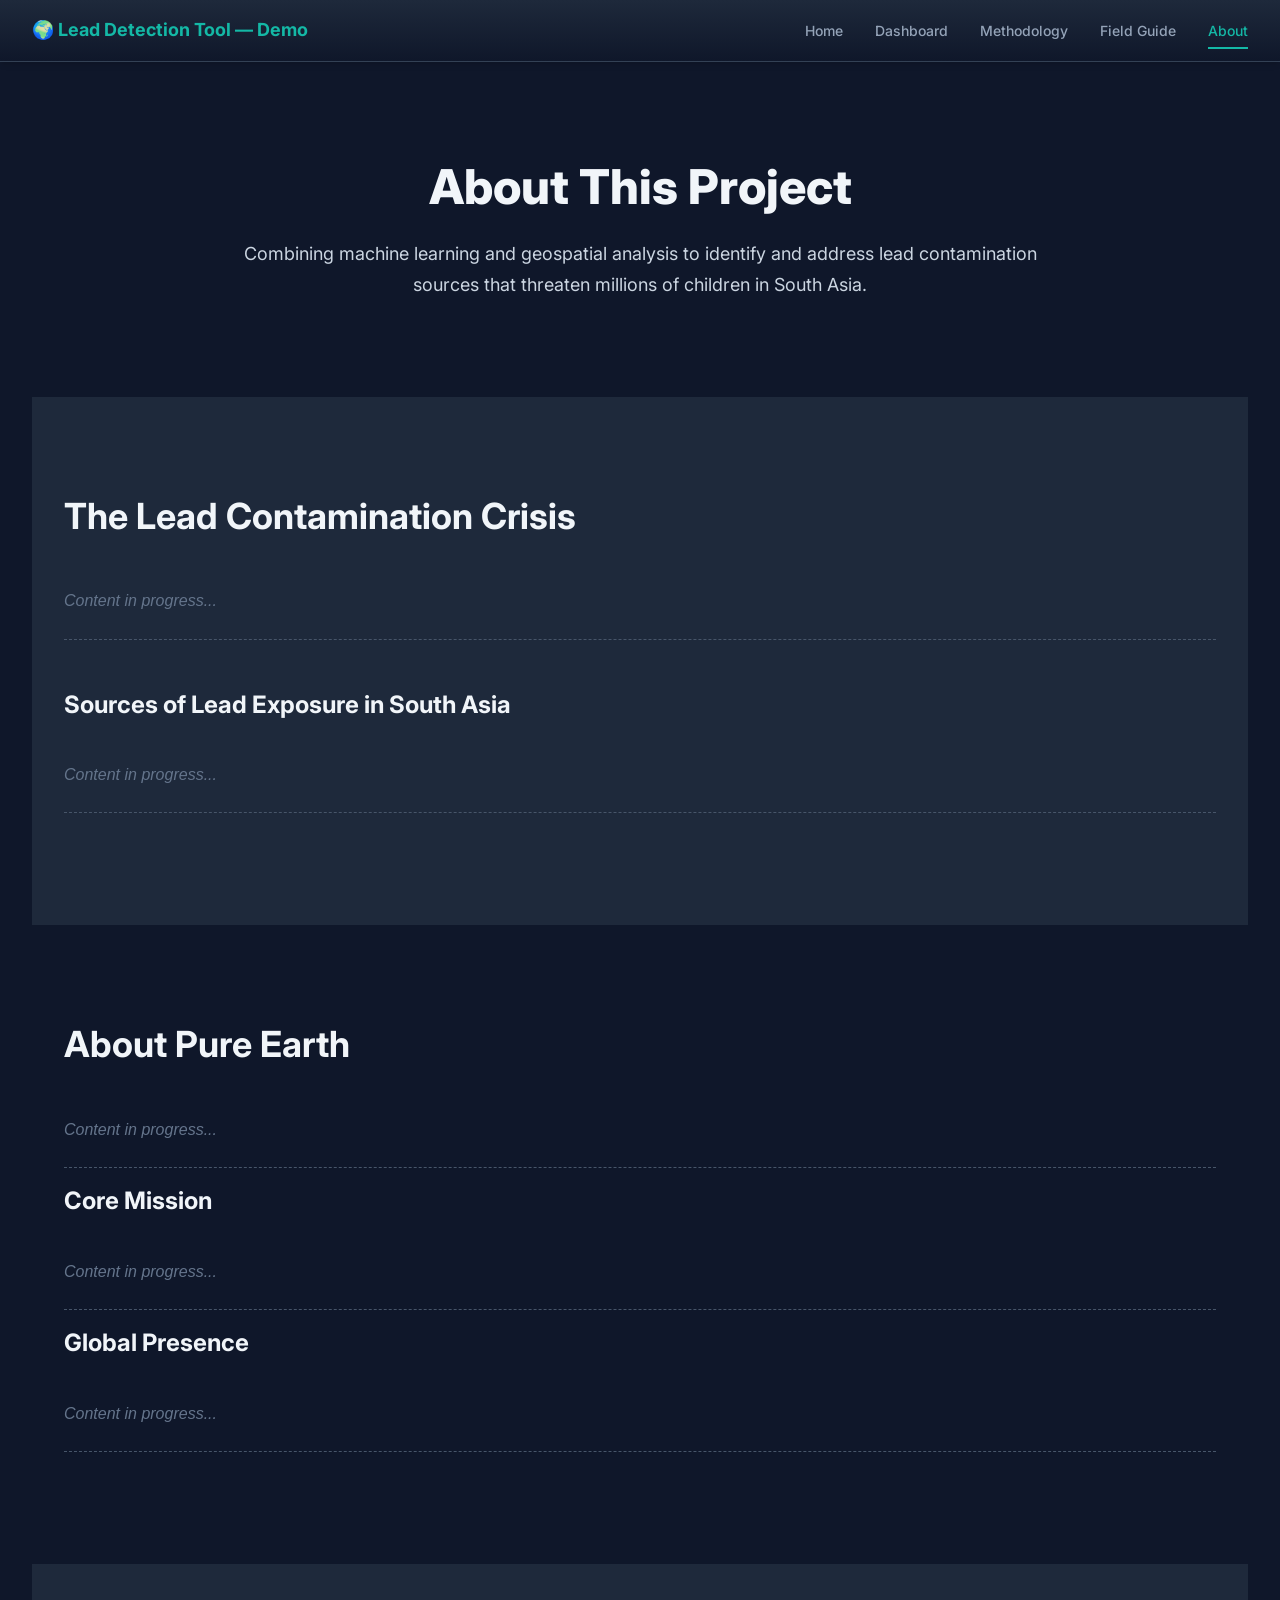
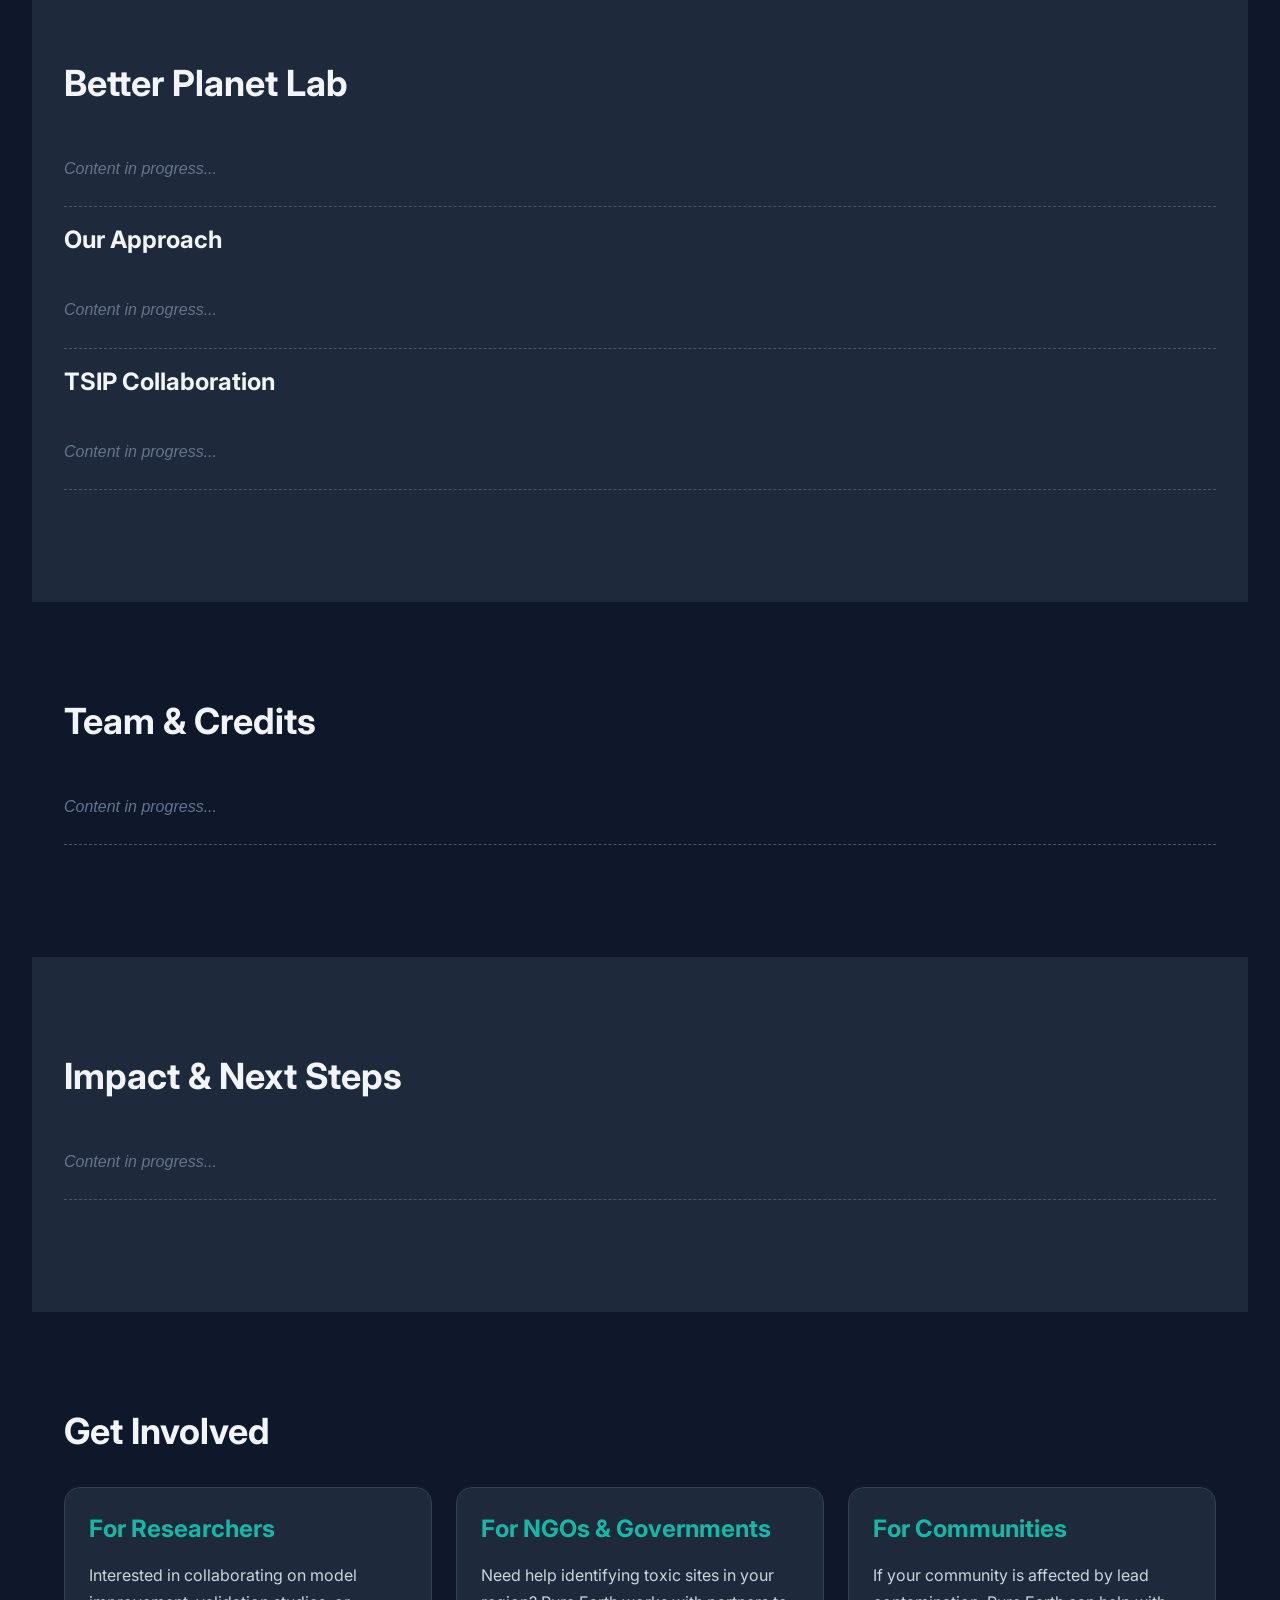
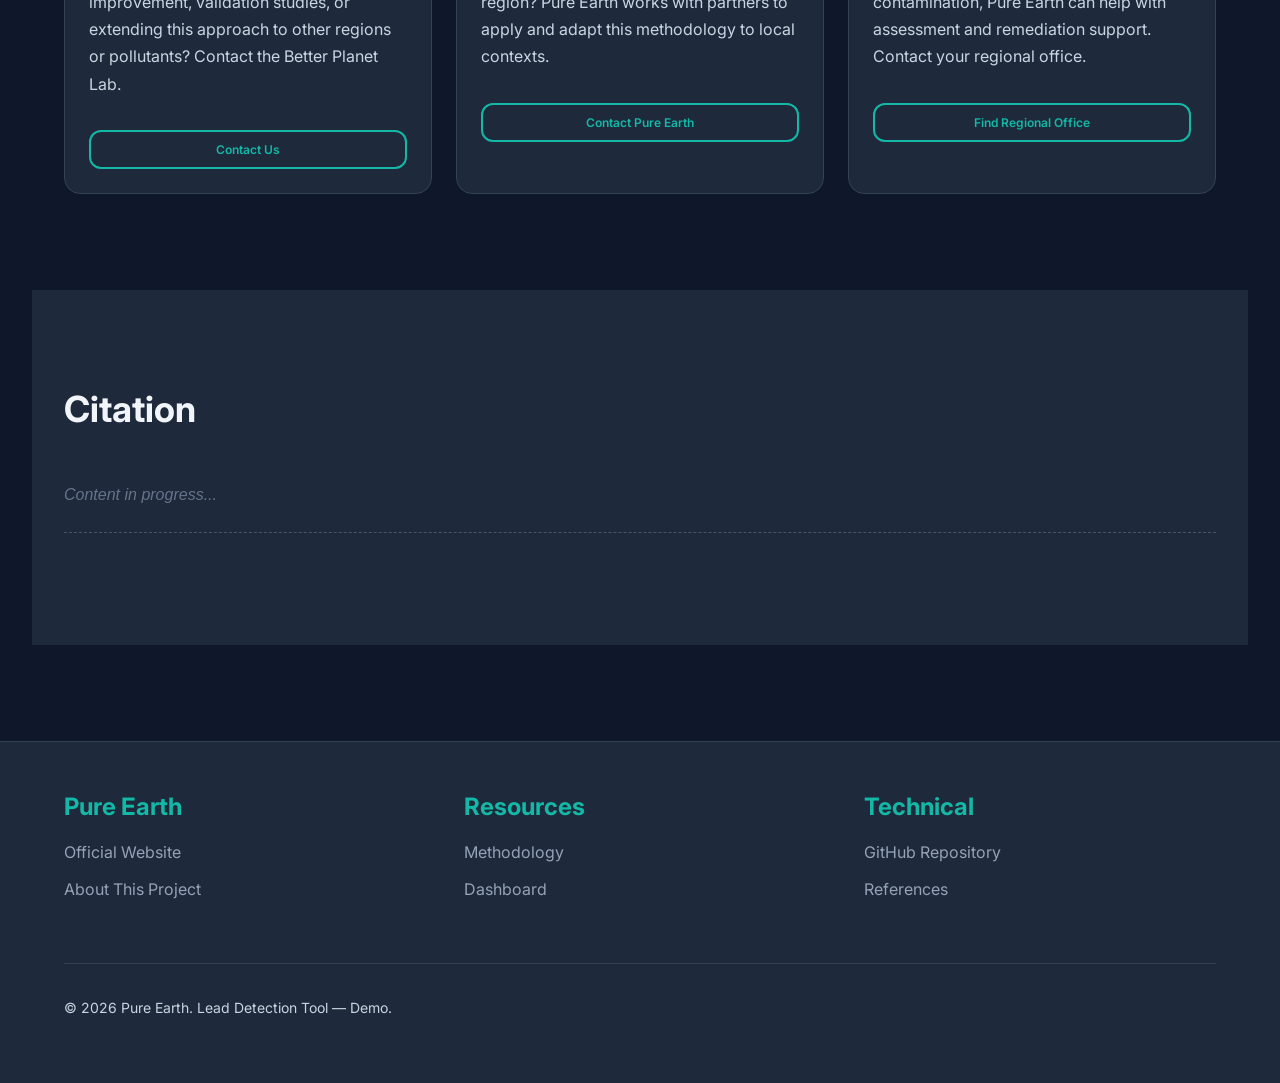
==== commit 5c345dd5: "Rename to Lead Detection Tool, simplify About page" ====
--- a/about.html
+++ b/about.html
@@ -3,7 +3,7 @@
 <head>
   <meta charset="UTF-8">
   <meta name="viewport" content="width=device-width, initial-scale=1.0">
-  <title>About - Toxic Sites Identification Program</title>
+  <title>About - Lead Detection Tool</title>
   <link href="https://fonts.googleapis.com/css2?family=Inter:wght@400;500;600;700;800&display=swap" rel="stylesheet">
   <link rel="stylesheet" href="css/style.css">
 </head>
@@ -11,7 +11,7 @@
   <!-- Navigation -->
   <nav class="navbar">
     <a href="index.html" class="navbar-brand">
-      🌍 Pure Earth TSIP
+      🌍 Lead Detection Tool &mdash; Demo
     </a>
     <ul class="navbar-nav">
       <li><a href="index.html">Home</a></li>
@@ -35,199 +35,49 @@
     <!-- Problem Statement -->
     <section class="section section-light">
       <h2>The Lead Contamination Crisis</h2>
-      <p>
-        Lead exposure is one of the most significant environmental health threats globally, affecting an estimated 500 million children. The World Health Organization identifies lead as one of the top ten environmental health risks, with no safe level of exposure.
-      </p>
-
-      <div class="card">
-        <h3 style="color: #ef4444;">Impact on Children</h3>
-        <ul style="color: var(--gray-300);">
-          <li><strong>Neurotoxicity:</strong> There is no safe level of blood lead. The CDC reference value is 3.5 µg/dL, but effects on IQ, attention, and behavior have been documented even below this threshold</li>
-          <li><strong>Developmental harm:</strong> Exposure during childhood — particularly prenatal through age 6 — can cause irreversible cognitive impairment, learning disabilities, and behavioral problems</li>
-          <li><strong>Cardiovascular effects:</strong> Lead exposure is associated with increased blood pressure and cardiovascular disease risk persisting into adulthood</li>
-          <li><strong>Economic burden:</strong> UNICEF and Pure Earth estimate the economic cost of childhood lead exposure at nearly $1 trillion annually in low- and middle-income countries (The Toxic Truth, 2020)</li>
-        </ul>
-      </div>
+      <p class="in-progress-text">Content in progress...</p>
 
       <h3 style="margin-top: var(--spacing-12);">Sources of Lead Exposure in South Asia</h3>
-      <p>
-        Although leaded gasoline has been eliminated globally (UNEP, 2021), legacy soil contamination persists. Lead paint remains in use in many countries. However, informal industrial operations pose among the greatest acute exposure risks in South Asia:
-      </p>
-
-      <div style="display: grid; grid-template-columns: repeat(auto-fit, minmax(280px, 1fr)); gap: var(--spacing-6); margin-top: var(--spacing-6);">
-        <div class="card">
-          <h4 style="color: #9333ea; margin-top: 0;">Informal ULAB Recycling</h4>
-          <p style="color: var(--gray-300); margin-bottom: var(--spacing-3);">
-            Uncontrolled lead-acid battery recycling operations recover valuable lead but lack basic environmental controls. Workers and nearby residents experience severe lead exposure.
-          </p>
-          <p style="font-size: var(--font-size-sm); color: var(--gray-400);">
-            Widespread across South Asia, exact numbers unknown
-          </p>
-        </div>
-
-        <div class="card">
-          <h4 style="color: #f97316; margin-top: 0;">Industrial Smelters</h4>
-          <p style="color: var(--gray-300); margin-bottom: var(--spacing-3);">
-            Both registered and unregistered smelter facilities process lead ore and scrap. Emissions contaminate soil, water, and air across wide areas.
-          </p>
-          <p style="font-size: var(--font-size-sm); color: var(--gray-400);">
-            Numerous facilities across target regions, many unregistered
-          </p>
-        </div>
-
-        <div class="card">
-          <h4 style="color: #22c55e; margin-top: 0;">Secondary Contamination</h4>
-          <p style="color: var(--gray-300); margin-bottom: var(--spacing-3);">
-            Lead-contaminated dust and soil spread from industrial sites into residential areas, schools, and food production zones.
-          </p>
-          <p style="font-size: var(--font-size-sm); color: var(--gray-400);">
-            Children exposed through soil ingestion and food consumption
-          </p>
-        </div>
-      </div>
+      <p class="in-progress-text">Content in progress...</p>
     </section>
 
     <!-- Pure Earth Section -->
     <section class="section section-dark">
       <h2>About Pure Earth</h2>
-      <p>
-        Pure Earth (formerly Blacksmith Institute) is an international environmental organization dedicated to solving the world's most pressing pollution problems. For over 20 years, Pure Earth has worked with communities in developing countries to identify, assess, and remediate toxic sites that threaten public health.
-      </p>
+      <p class="in-progress-text">Content in progress...</p>
 
       <h3>Core Mission</h3>
-      <p>
-        Pure Earth's Toxic Sites Identification Program (TSIP) combines fieldwork, community engagement, and scientific research to:
-      </p>
-      <ul style="color: var(--gray-300);">
-        <li>Identify locations of lead contamination sources</li>
-        <li>Assess health risks to affected populations</li>
-        <li>Support remediation and facility closure efforts</li>
-        <li>Advance occupational health and safety improvements</li>
-        <li>Build community capacity for pollution reduction</li>
-      </ul>
+      <p class="in-progress-text">Content in progress...</p>
 
       <h3>Global Presence</h3>
-      <p style="color: var(--gray-300);">
-        Pure Earth operates in more than 40 countries, with regional programs in South Asia, sub-Saharan Africa, Southeast Asia, Eastern Europe, and the Western Balkans. The organization works with local partners, government agencies, and communities to address persistent pollution threats.
-      </p>
-
-      <p style="margin-top: var(--spacing-8); padding: var(--spacing-6); background-color: rgba(245, 158, 11, 0.1); border-left: 4px solid #f97316; border-radius: var(--radius-md);">
-        <strong>Learn more:</strong> Visit <a href="https://www.pureearth.org/" target="_blank" rel="noopener">www.pureearth.org</a> for more information about Pure Earth's programs and impact.
-      </p>
+      <p class="in-progress-text">Content in progress...</p>
     </section>
 
     <!-- Better Planet Lab -->
     <section class="section section-light">
       <h2>Better Planet Lab</h2>
-      <p>
-        The Better Planet Lab at the University of Colorado Boulder is a research group focused on applying machine learning and geospatial technology to environmental and public health challenges. The lab works across multiple domains including air quality, water pollution, biodiversity monitoring, and toxic site identification.
-      </p>
+      <p class="in-progress-text">Content in progress...</p>
 
       <h3>Our Approach</h3>
-      <p>
-        The lab combines expertise in:
-      </p>
-      <ul style="color: var(--gray-300);">
-        <li><strong>Machine Learning:</strong> Deep learning, time series analysis, spatial modeling, active learning</li>
-        <li><strong>Geospatial Analysis:</strong> Remote sensing, GIS, spatial statistics, environmental mapping</li>
-        <li><strong>Data Engineering:</strong> Big data processing, cloud computing, data pipelines, API development</li>
-        <li><strong>Domain Science:</strong> Environmental health, public health, chemistry, environmental engineering</li>
-      </ul>
+      <p class="in-progress-text">Content in progress...</p>
 
       <h3>TSIP Collaboration</h3>
-      <p>
-        The Better Planet Lab developed the machine learning models powering this screening tool in partnership with Pure Earth. Our goal is to make environmental health research accessible and actionable, enabling faster identification of contamination sources and more effective interventions.
-      </p>
-
-      <p style="margin-top: var(--spacing-8); padding: var(--spacing-6); background-color: rgba(19, 83, 173, 0.1); border-left: 4px solid #3b82f6; border-radius: var(--radius-md);">
-        <strong>University:</strong> University of Colorado Boulder
-      </p>
+      <p class="in-progress-text">Content in progress...</p>
     </section>
 
     <!-- Team & Credits -->
     <section class="section section-dark">
-      <h2>Team & Credits</h2>
-
-      <h3>Development Team</h3>
-      <div style="display: grid; grid-template-columns: repeat(auto-fit, minmax(300px, 1fr)); gap: var(--spacing-6); margin-top: var(--spacing-6);">
-        <div class="card">
-          <h4 style="margin-top: 0; color: #14b8a6;">Machine Learning Engineering</h4>
-          <p style="color: var(--gray-300); font-size: var(--font-size-sm);">
-            Model development, training, validation, and deployment using XGBoost and deep learning CNN architectures. Hyperparameter optimization and active learning implementation.
-          </p>
-        </div>
-
-        <div class="card">
-          <h4 style="margin-top: 0; color: #14b8a6;">Geospatial Analysis</h4>
-          <p style="color: var(--gray-300); font-size: var(--font-size-sm);">
-            Feature engineering from OSM, satellite imagery processing, spatial statistics, and geographic visualization. Sentinel-2 data handling and analysis.
-          </p>
-        </div>
-
-        <div class="card">
-          <h4 style="margin-top: 0; color: #14b8a6;">Software Development</h4>
-          <p style="color: var(--gray-300); font-size: var(--font-size-sm);">
-            API development, data pipelines, cloud infrastructure, and web application design. Dashboard and interactive visualization implementation.
-          </p>
-        </div>
-
-        <div class="card">
-          <h4 style="margin-top: 0; color: #14b8a6;">Field Operations</h4>
-          <p style="color: var(--gray-300); font-size: var(--font-size-sm);">
-            Pure Earth field teams conduct site verification, collect ground truth data, and provide domain expertise. Direct engagement with affected communities.
-          </p>
-        </div>
-
-        <div class="card">
-          <h4 style="margin-top: 0; color: #14b8a6;">Data Curation</h4>
-          <p style="color: var(--gray-300); font-size: var(--font-size-sm);">
-            Collection, validation, and management of training datasets. Data sourced from OSM, Google Places, WorldPop, and USGS databases.
-          </p>
-        </div>
-
-        <div class="card">
-          <h4 style="margin-top: 0; color: #14b8a6;">Project Management</h4>
-          <p style="color: var(--gray-300); font-size: var(--font-size-sm);">
-            Coordination between Pure Earth, Better Planet Lab, and supporting institutions. Grant management and stakeholder engagement.
-          </p>
-        </div>
-      </div>
+      <h2>Team &amp; Credits</h2>
+      <p class="in-progress-text">Content in progress...</p>
     </section>
 
     <!-- Impact & Next Steps -->
     <section class="section section-light">
-      <h2>Impact & Next Steps</h2>
-
-      <h3>What We've Built So Far</h3>
-      <div class="card">
-        <ul style="color: var(--gray-300);">
-          <li>Developed two complementary ML pipelines: contextual (XGBoost) for ULAB and satellite imagery (deep learning) for smelters</li>
-          <li>Completed proof-of-concept in NCR Delhi with 188 high-risk cells identified and 13 verified ULAB sites matched</li>
-          <li>Trained models on limited ground-truth data using active learning, demonstrating generalization from small datasets</li>
-          <li>Built interactive screening dashboard for Pure Earth field teams</li>
-          <li>Established data pipeline using OpenStreetMap, Sentinel-2, WorldPop, and Pure Earth's TSIP database</li>
-        </ul>
-      </div>
-
-      <h3 style="margin-top: var(--spacing-12);">Current Limitations & Future Directions</h3>
-      <p>
-        While the models are effective, they represent a screening tool, not a complete solution. Future work includes:
-      </p>
-      <ul style="color: var(--gray-300);">
-        <li><strong>Expansion:</strong> Scale models to additional regions (Mumbai, Kolkata, Southeast Asia)</li>
-        <li><strong>Improvement:</strong> Incorporate new data sources, refine feature engineering, enhance model architectures</li>
-        <li><strong>Real-time monitoring:</strong> Develop continuous screening for emerging sites and activity changes</li>
-        <li><strong>Community science:</strong> Enable citizen scientists to contribute field observations and ground truth data</li>
-        <li><strong>Multi-hazard detection:</strong> Extend models to detect other toxic sources (e-waste, tanneries, mining)</li>
-        <li><strong>Health integration:</strong> Link site predictions with health outcome data (blood lead levels, developmental metrics)</li>
-      </ul>
-
-      <p style="margin-top: var(--spacing-8); padding: var(--spacing-6); background-color: rgba(34, 197, 94, 0.1); border-left: 4px solid #22c55e; border-radius: var(--radius-md);">
-        <strong>Goal:</strong> Help Pure Earth and partner organizations systematically identify toxic sites at scale, so field teams can focus their limited resources on the highest-risk locations.
-      </p>
+      <h2>Impact &amp; Next Steps</h2>
+      <p class="in-progress-text">Content in progress...</p>
     </section>
 
-    <!-- Contact Section -->
+    <!-- Contact Section — kept as is -->
     <section class="section section-dark">
       <h2>Get Involved</h2>
 
@@ -243,7 +93,7 @@
         </div>
 
         <div class="card">
-          <h3 style="color: #14b8a6; margin-top: 0;">For NGOs & Governments</h3>
+          <h3 style="color: #14b8a6; margin-top: 0;">For NGOs &amp; Governments</h3>
           <p style="color: var(--gray-300);">
             Need help identifying toxic sites in your region? Pure Earth works with partners to apply and adapt this methodology to local contexts.
           </p>
@@ -267,19 +117,7 @@
     <!-- Citation -->
     <section class="section section-light">
       <h2>Citation</h2>
-      <p>
-        If you use this tool, data, or models in your research or work, please cite:
-      </p>
-      <div class="code-block" style="background-color: var(--navy-800); text-align: left;">
-        Ormaza Zulueta, N. et al. (2026). Machine Learning for Toxic Site<br>
-        Identification: A Screening Tool for Lead Contamination Detection.<br>
-        Better Planet Lab, University of Colorado Boulder.<br>
-        In collaboration with Pure Earth.
-      </div>
-
-      <p style="margin-top: var(--spacing-6); color: var(--gray-400); font-size: var(--font-size-sm);">
-        If publishing research using this tool, please also cite the underlying data sources (OpenStreetMap, Sentinel-2, WorldPop) as appropriate.
-      </p>
+      <p class="in-progress-text">Content in progress...</p>
     </section>
   </div>
 
@@ -288,41 +126,29 @@
     <div class="container">
       <div class="footer-content">
         <div class="footer-section">
-          <h3>About Pure Earth</h3>
+          <h3>Pure Earth</h3>
           <ul>
-            <li><a href="#">Official Website</a></li>
-            <li><a href="#">TSIP Program</a></li>
-            <li><a href="#">Publications</a></li>
+            <li><a href="https://www.pureearth.org/" target="_blank">Official Website</a></li>
+            <li><a href="about.html">About This Project</a></li>
           </ul>
         </div>
         <div class="footer-section">
           <h3>Resources</h3>
           <ul>
-            <li><a href="#">Methodology Documentation</a></li>
-            <li><a href="#">Model Evaluation</a></li>
-            <li><a href="#">Contact</a></li>
-          </ul>
-        </div>
-        <div class="footer-section">
-          <h3>Partners</h3>
-          <ul>
-            <li><a href="#">Better Planet Lab</a></li>
-            <li><a href="#">University of Colorado Boulder</a></li>
-            <li><a href="#">USGS</a></li>
+            <li><a href="methodology.html">Methodology</a></li>
+            <li><a href="dashboard.html">Dashboard</a></li>
           </ul>
         </div>
         <div class="footer-section">
           <h3>Technical</h3>
           <ul>
-            <li><a href="#">API Documentation</a></li>
-            <li><a href="#">Data Formats</a></li>
-            <li><a href="#">FAQ</a></li>
+            <li><a href="https://github.com/naiacasina/pure-earth-demo" target="_blank">GitHub Repository</a></li>
+            <li><a href="methodology.html">References</a></li>
           </ul>
         </div>
       </div>
       <div class="footer-bottom">
-        <p>&copy; 2026 Pure Earth. Toxic Sites Identification Program. All rights reserved.</p>
-        <p>Built with support from Better Planet Lab, University of Colorado Boulder.</p>
+        <p>&copy; 2026 Pure Earth. Lead Detection Tool &mdash; Demo.</p>
       </div>
     </div>
   </footer>
--- a/css/style.css
+++ b/css/style.css
@@ -870,6 +870,7 @@
   grid-template-columns: 1fr 1fr 2fr;
   gap: var(--spacing-6);
   padding: var(--spacing-6);
+  height: 280px;
 }
 
 .analytics-content {
@@ -886,6 +887,15 @@
   border-radius: var(--radius-lg);
   padding: var(--spacing-4);
   border: 1px solid var(--navy-600);
+  position: relative;
+  display: flex;
+  flex-direction: column;
+}
+
+.analytics-chart canvas {
+  flex: 1;
+  min-height: 0;
+  max-height: 220px;
 }
 
 .analytics-chart h5 {
@@ -1559,6 +1569,18 @@
   margin-bottom: var(--spacing-4);
 }
 
+.problem-icon-circle {
+  width: 56px;
+  height: 56px;
+  border-radius: 50%;
+  display: flex;
+  align-items: center;
+  justify-content: center;
+  font-size: 1.5rem;
+  font-weight: 800;
+  margin: 0 auto var(--spacing-4);
+}
+
 .problem-card h4 {
   color: var(--gray-100);
   margin-bottom: var(--spacing-3);
@@ -1644,6 +1666,14 @@
 .partner-item span {
   color: var(--gray-500);
   font-size: var(--font-size-sm);
+}
+
+/* In-progress placeholder */
+.in-progress-text {
+  color: var(--gray-500);
+  font-style: italic;
+  padding: var(--spacing-6) 0;
+  border-bottom: 1px dashed var(--navy-600);
 }
 
 /* Brand icon */
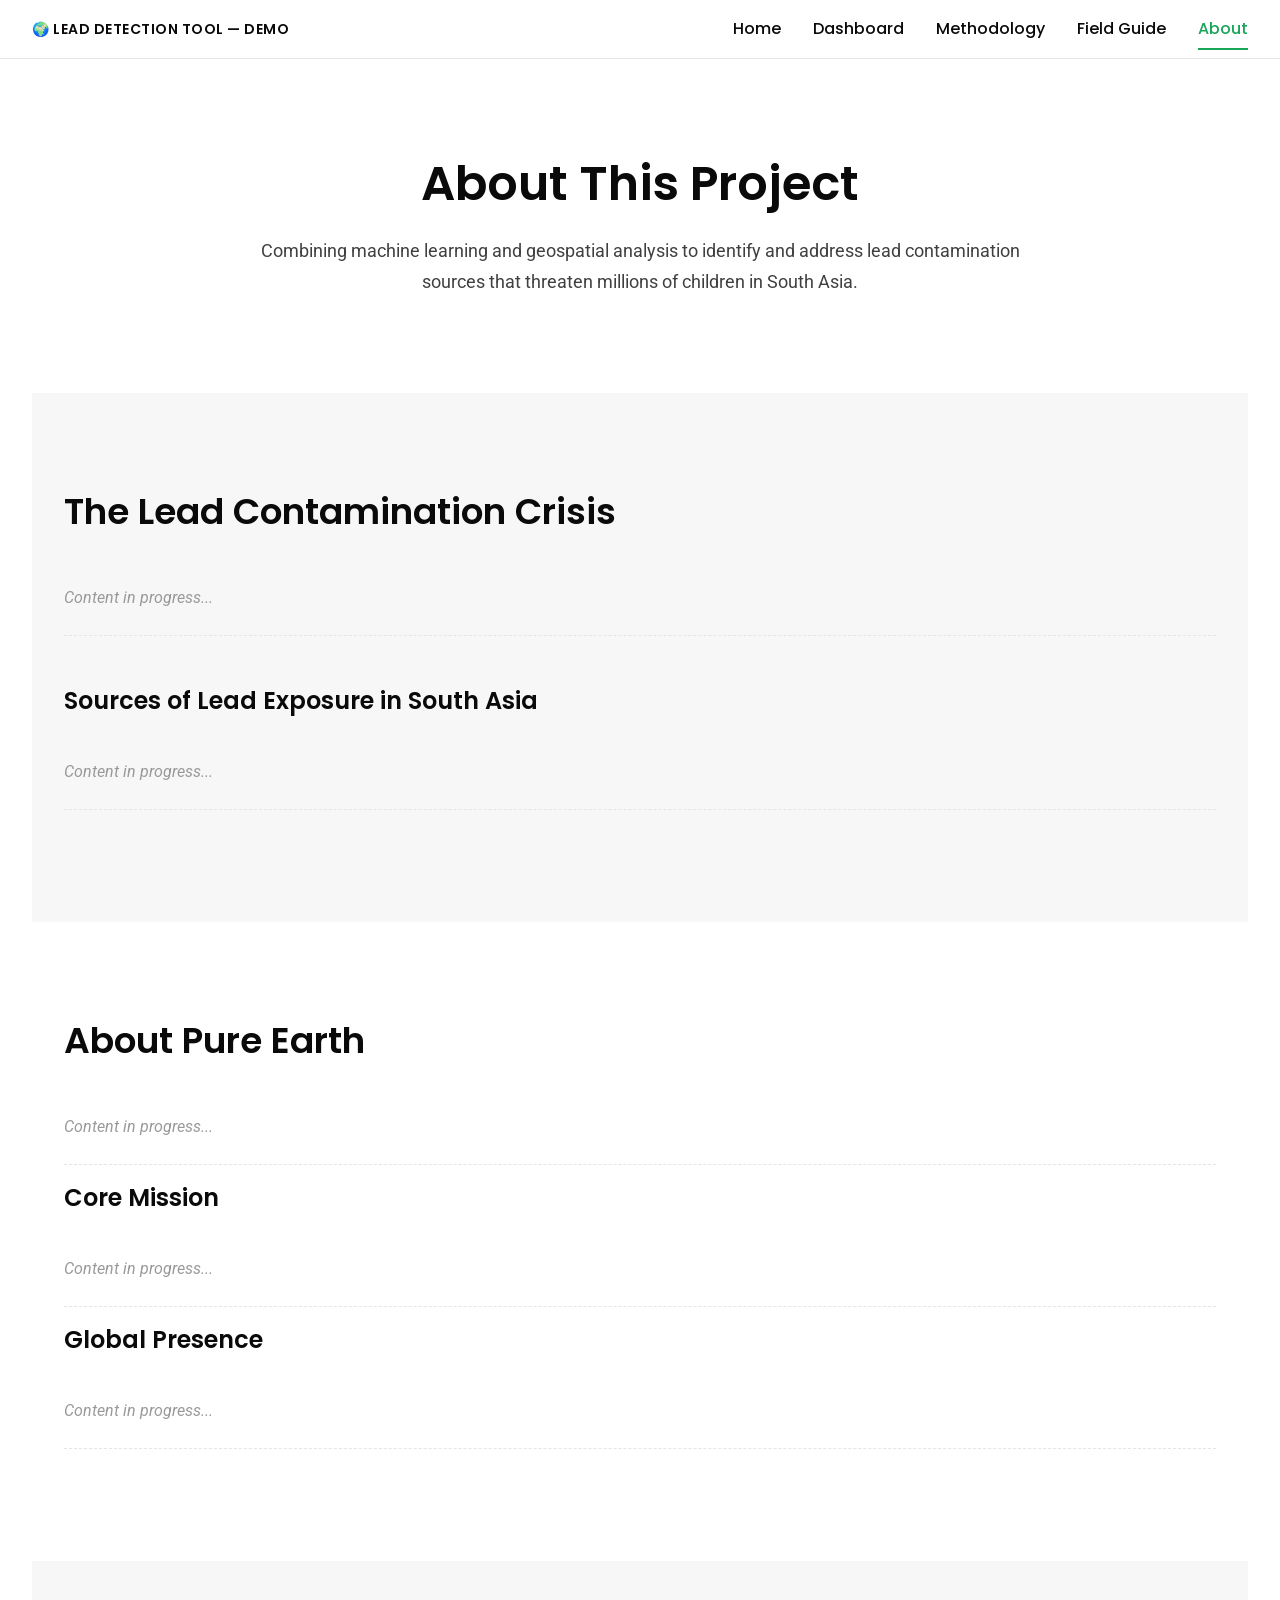
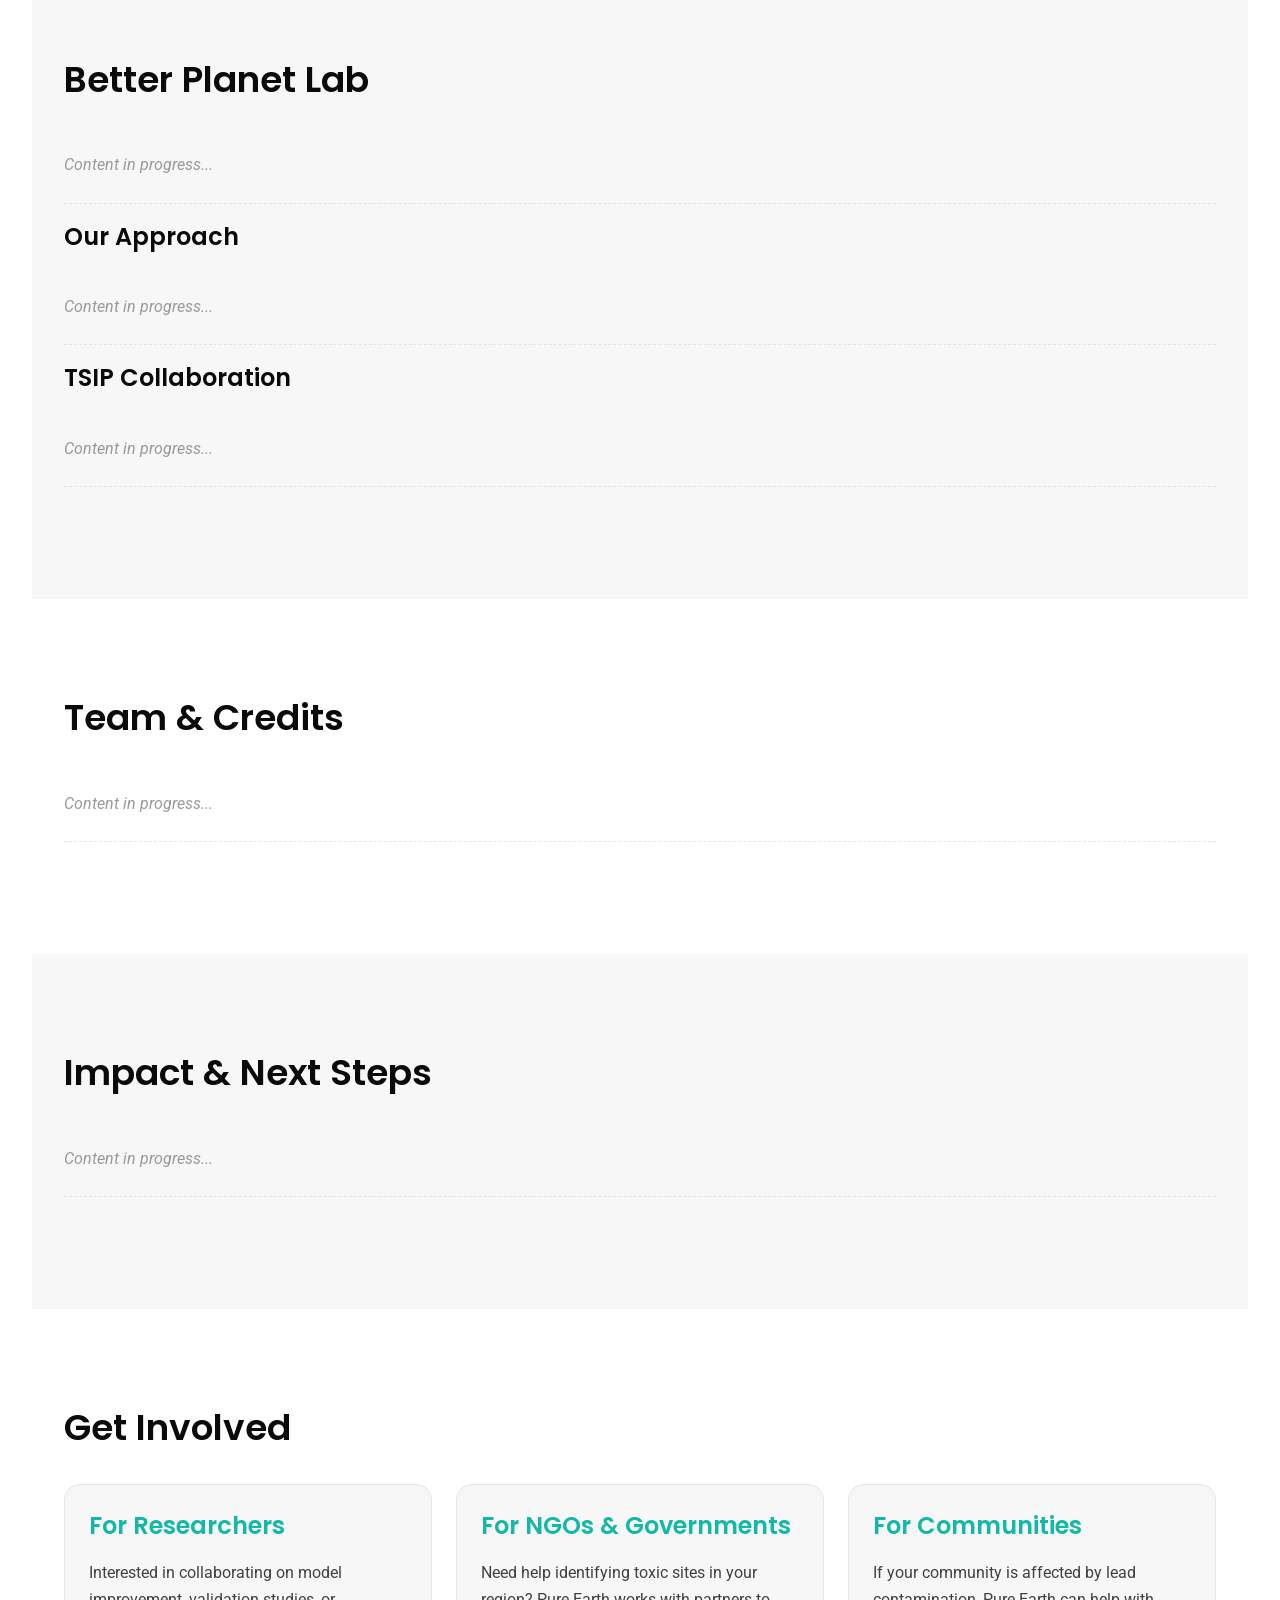
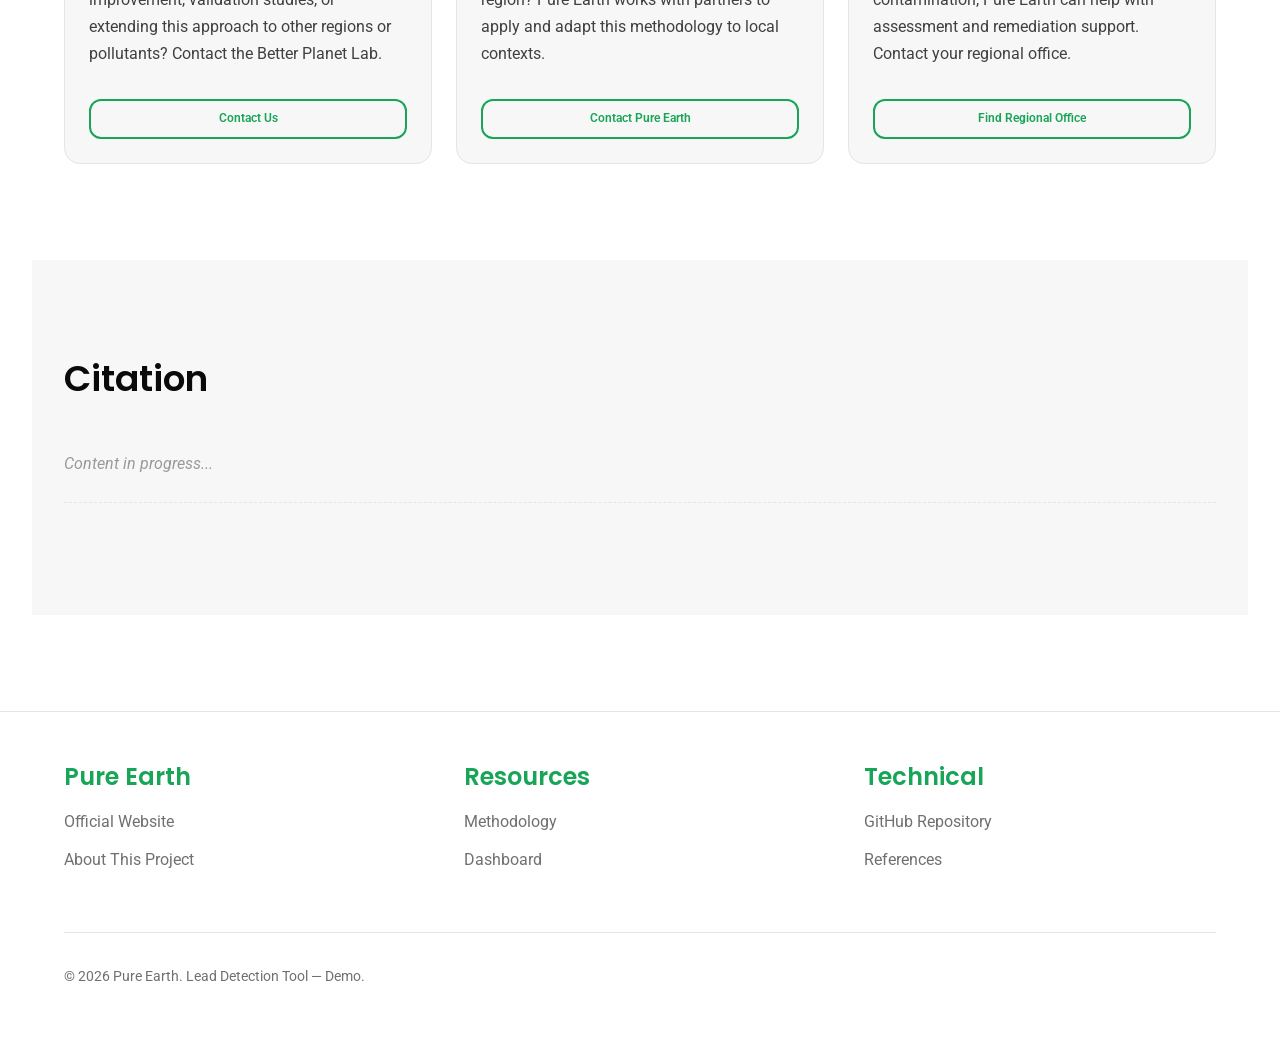
==== commit d2be1362: "Restyle site to match Better Planet Lab design language Swap dark navy theme for clean white/light-g" ====
--- a/about.html
+++ b/about.html
@@ -4,7 +4,7 @@
   <meta charset="UTF-8">
   <meta name="viewport" content="width=device-width, initial-scale=1.0">
   <title>About - Lead Detection Tool</title>
-  <link href="https://fonts.googleapis.com/css2?family=Inter:wght@400;500;600;700;800&display=swap" rel="stylesheet">
+  <link href="https://fonts.googleapis.com/css2?family=Poppins:wght@400;500;600;700&family=Roboto:wght@400;500;700&display=swap" rel="stylesheet">
   <link rel="stylesheet" href="css/style.css">
 </head>
 <body>
--- a/css/style.css
+++ b/css/style.css
@@ -4,31 +4,32 @@
    ========================================================================== */
 
 :root {
-  /* Color Palette */
-  --navy-900: #0f172a;
-  --navy-800: #1e293b;
-  --navy-700: #334155;
-  --navy-600: #475569;
-  --teal-600: #0d9488;
-  --teal-500: #14b8a6;
-  --teal-400: #2dd4bf;
+  /* Color Palette — BPL-inspired light theme */
+  --navy-900: #ffffff;        /* page background: white */
+  --navy-800: #f7f7f7;        /* section/card bg: light gray */
+  --navy-700: #e5e5e5;        /* borders: soft gray */
+  --navy-600: #d4d4d4;        /* subtle borders */
+  --teal-600: #149b5a;        /* accent dark */
+  --teal-500: #18a558;        /* BPL green accent */
+  --teal-400: #1db864;        /* accent hover */
   --orange-500: #f97316;
   --orange-400: #fb923c;
   --white: #ffffff;
-  --gray-50: #f8fafc;
-  --gray-100: #f1f5f9;
-  --gray-200: #e2e8f0;
-  --gray-300: #cbd5e1;
-  --gray-400: #94a3b8;
-  --gray-500: #64748b;
+  --gray-50: #fafafa;
+  --gray-100: #0a0a0a;        /* headings: near-black */
+  --gray-200: #1a1a1a;        /* strong text */
+  --gray-300: #404040;        /* secondary text */
+  --gray-400: #707070;        /* body text: BPL gray */
+  --gray-500: #999999;        /* muted text */
   --red-500: #ef4444;
   --red-600: #dc2626;
   --yellow-500: #eab308;
-  --green-500: #22c55e;
-  --purple-600: #9333ea;
-
-  /* Typography */
-  --font-family: 'Inter', -apple-system, BlinkMacSystemFont, 'Segoe UI', sans-serif;
+  --green-500: #18a558;
+  --purple-600: #7c3aed;
+
+  /* Typography — BPL: Poppins headings + Roboto body */
+  --font-family: 'Roboto', -apple-system, BlinkMacSystemFont, 'Segoe UI', sans-serif;
+  --font-heading: 'Poppins', 'Roboto', sans-serif;
   --font-size-xs: 0.75rem;
   --font-size-sm: 0.875rem;
   --font-size-base: 1rem;
@@ -87,7 +88,7 @@
 body {
   font-family: var(--font-family);
   background-color: var(--navy-900);
-  color: var(--gray-100);
+  color: var(--gray-400);
   line-height: 1.6;
 }
 
@@ -96,7 +97,7 @@
    ========================================================================== */
 
 .navbar {
-  background: linear-gradient(to bottom, var(--navy-800), var(--navy-900));
+  background: var(--white);
   border-bottom: 1px solid var(--navy-700);
   padding: var(--spacing-4) var(--spacing-8);
   display: flex;
@@ -105,7 +106,7 @@
   position: sticky;
   top: 0;
   z-index: 1000;
-  box-shadow: var(--shadow-md);
+  box-shadow: none;
 }
 
 .navbar-brand {
@@ -113,14 +114,17 @@
   align-items: center;
   gap: var(--spacing-3);
   text-decoration: none;
+  color: var(--gray-100);
+  font-family: var(--font-heading);
+  font-weight: 600;
+  font-size: var(--font-size-sm);
+  letter-spacing: 0.5px;
+  text-transform: uppercase;
+  transition: color var(--transition-fast);
+}
+
+.navbar-brand:hover {
   color: var(--teal-500);
-  font-weight: 700;
-  font-size: var(--font-size-lg);
-  transition: color var(--transition-fast);
-}
-
-.navbar-brand:hover {
-  color: var(--teal-400);
 }
 
 .navbar-nav {
@@ -130,9 +134,10 @@
 }
 
 .navbar-nav a {
-  color: var(--gray-400);
+  color: var(--gray-100);
   text-decoration: none;
-  font-size: var(--font-size-sm);
+  font-family: var(--font-heading);
+  font-size: var(--font-size-base);
   font-weight: 500;
   transition: color var(--transition-fast);
   padding: var(--spacing-2) 0;
@@ -140,7 +145,7 @@
 }
 
 .navbar-nav a:hover {
-  color: var(--teal-400);
+  color: var(--teal-500);
 }
 
 .navbar-nav a.active {
@@ -152,36 +157,41 @@
    Typography & Common Elements
    ========================================================================== */
 
+h1, h2, h3, h4 {
+  font-family: var(--font-heading);
+  color: var(--gray-100);
+}
+
 h1 {
   font-size: var(--font-size-5xl);
-  font-weight: 800;
+  font-weight: 600;
   line-height: 1.2;
   margin-bottom: var(--spacing-6);
 }
 
 h2 {
   font-size: var(--font-size-4xl);
-  font-weight: 700;
+  font-weight: 600;
   line-height: 1.3;
   margin-bottom: var(--spacing-6);
 }
 
 h3 {
   font-size: var(--font-size-2xl);
-  font-weight: 700;
+  font-weight: 600;
   line-height: 1.4;
   margin-bottom: var(--spacing-4);
 }
 
 h4 {
   font-size: var(--font-size-lg);
-  font-weight: 700;
+  font-weight: 600;
   margin-bottom: var(--spacing-3);
 }
 
 p {
   margin-bottom: var(--spacing-4);
-  color: var(--gray-300);
+  color: var(--gray-400);
   line-height: 1.7;
 }
 
@@ -215,26 +225,26 @@
 }
 
 .btn-primary {
-  background: linear-gradient(135deg, var(--teal-600), var(--teal-500));
+  background: var(--teal-500);
   color: var(--white);
-  box-shadow: var(--shadow-md);
+  box-shadow: none;
 }
 
 .btn-primary:hover {
-  transform: translateY(-2px);
-  box-shadow: var(--shadow-lg);
-  background: linear-gradient(135deg, var(--teal-500), var(--teal-400));
+  transform: translateY(-1px);
+  box-shadow: var(--shadow-sm);
+  background: var(--teal-600);
 }
 
 .btn-secondary {
-  background-color: var(--navy-700);
+  background-color: var(--white);
   color: var(--gray-100);
-  border: 1px solid var(--navy-600);
+  border: 1px solid var(--navy-700);
 }
 
 .btn-secondary:hover {
-  background-color: var(--navy-600);
-  border-color: var(--teal-500);
+  background-color: var(--navy-800);
+  border-color: var(--gray-300);
 }
 
 .btn-outline {
@@ -272,8 +282,8 @@
 }
 
 .card:hover {
-  border-color: var(--teal-500);
-  box-shadow: 0 0 20px rgba(13, 148, 136, 0.15);
+  border-color: var(--navy-600);
+  box-shadow: var(--shadow-md);
 }
 
 .card-grid {
@@ -299,33 +309,33 @@
 }
 
 .badge-ulab {
-  background-color: rgba(147, 51, 234, 0.2);
-  color: #c084fc;
+  background-color: rgba(124, 58, 237, 0.1);
+  color: #7c3aed;
 }
 
 .badge-smelter {
-  background-color: rgba(249, 115, 22, 0.2);
-  color: var(--orange-400);
+  background-color: rgba(249, 115, 22, 0.1);
+  color: #ea580c;
 }
 
 .badge-verified {
-  background-color: rgba(34, 197, 94, 0.2);
-  color: var(--green-500);
+  background-color: rgba(24, 165, 88, 0.1);
+  color: #149b5a;
 }
 
 .badge-pending {
-  background-color: rgba(234, 179, 8, 0.2);
-  color: var(--yellow-500);
+  background-color: rgba(234, 179, 8, 0.15);
+  color: #a16207;
 }
 
 .badge-scheduled {
-  background-color: rgba(59, 130, 246, 0.2);
-  color: #60a5fa;
+  background-color: rgba(59, 130, 246, 0.1);
+  color: #2563eb;
 }
 
 .badge-reviewing {
-  background-color: rgba(239, 68, 68, 0.2);
-  color: var(--red-500);
+  background-color: rgba(239, 68, 68, 0.1);
+  color: var(--red-600);
 }
 
 /* ============================================================================
@@ -391,7 +401,7 @@
    ========================================================================== */
 
 .hero {
-  background: linear-gradient(135deg, var(--navy-900) 0%, var(--navy-800) 100%);
+  background: var(--white);
   padding: var(--spacing-24) var(--spacing-8);
   text-align: center;
   position: relative;
@@ -409,8 +419,7 @@
   left: 0;
   right: 0;
   bottom: 0;
-  background: radial-gradient(circle at 20% 50%, rgba(13, 148, 136, 0.15) 0%, transparent 50%),
-              radial-gradient(circle at 80% 80%, rgba(249, 115, 22, 0.1) 0%, transparent 50%);
+  background: none;
   pointer-events: none;
 }
 
@@ -421,16 +430,21 @@
 }
 
 .hero h1 {
-  background: linear-gradient(135deg, var(--teal-400), var(--teal-500));
-  -webkit-background-clip: text;
-  -webkit-text-fill-color: transparent;
-  background-clip: text;
+  background: none;
+  -webkit-background-clip: unset;
+  -webkit-text-fill-color: unset;
+  background-clip: unset;
+  color: var(--gray-100);
   margin-bottom: var(--spacing-6);
+}
+
+.hero h1 .accent {
+  color: var(--teal-500);
 }
 
 .hero-subtitle {
   font-size: var(--font-size-xl);
-  color: var(--gray-300);
+  color: var(--gray-400);
   margin-bottom: var(--spacing-12);
   max-width: 700px;
   margin-left: auto;
@@ -455,18 +469,18 @@
 }
 
 .stat-card {
-  background: linear-gradient(135deg, var(--navy-800), var(--navy-700));
+  background: var(--white);
   padding: var(--spacing-8);
   border-radius: var(--radius-xl);
-  border: 1px solid var(--navy-600);
+  border: 1px solid var(--navy-700);
   text-align: center;
   transition: all var(--transition-base);
 }
 
 .stat-card:hover {
-  border-color: var(--teal-500);
-  transform: translateY(-4px);
-  box-shadow: 0 0 20px rgba(13, 148, 136, 0.2);
+  border-color: var(--navy-600);
+  transform: translateY(-2px);
+  box-shadow: var(--shadow-md);
 }
 
 .stat-number {
@@ -584,7 +598,7 @@
    ========================================================================== */
 
 .footer {
-  background-color: var(--navy-800);
+  background-color: var(--white);
   border-top: 1px solid var(--navy-700);
   padding: var(--spacing-12) var(--spacing-8);
   margin-top: var(--spacing-24);
@@ -705,7 +719,7 @@
 }
 
 .leaflet-container {
-  background-color: var(--navy-900);
+  background-color: #e8e8e8;
 }
 
 .dashboard-panel {
@@ -822,7 +836,7 @@
 
 .feature-bar-fill {
   height: 100%;
-  background: linear-gradient(90deg, var(--teal-600), var(--teal-500));
+  background: var(--teal-500);
   border-radius: 4px;
   transition: width var(--transition-fast);
 }
@@ -832,9 +846,9 @@
   bottom: 0;
   left: 0;
   right: 0;
-  background-color: var(--navy-800);
-  border-top: 2px solid var(--teal-600);
-  box-shadow: 0 -8px 24px rgba(0, 0, 0, 0.4);
+  background-color: var(--white);
+  border-top: 2px solid var(--teal-500);
+  box-shadow: 0 -8px 24px rgba(0, 0, 0, 0.08);
   z-index: 400;
   max-height: 0;
   overflow: hidden;
@@ -1019,19 +1033,19 @@
 }
 
 .leaflet-popup-content-wrapper {
-  background-color: var(--navy-800) !important;
+  background-color: var(--white) !important;
   border: 1px solid var(--navy-700) !important;
   border-radius: var(--radius-lg) !important;
 }
 
 .leaflet-popup-content {
-  color: var(--gray-100) !important;
+  color: var(--gray-300) !important;
   margin: 0 !important;
   font-size: var(--font-size-sm) !important;
 }
 
 .leaflet-popup-tip {
-  background-color: var(--navy-800) !important;
+  background-color: var(--white) !important;
 }
 
 /* ============================================================================
@@ -1052,14 +1066,15 @@
 }
 
 .pipeline-box {
-  background: linear-gradient(135deg, var(--teal-600), var(--teal-500));
+  background: var(--teal-500);
   color: var(--white);
   padding: var(--spacing-6);
   border-radius: var(--radius-lg);
   min-width: 180px;
   text-align: center;
+  font-family: var(--font-heading);
   font-weight: 600;
-  box-shadow: var(--shadow-md);
+  box-shadow: var(--shadow-sm);
 }
 
 .pipeline-arrow {
@@ -1350,9 +1365,7 @@
 .hero-bg-pattern {
   position: absolute;
   inset: 0;
-  background-image:
-    radial-gradient(circle at 20% 50%, rgba(13, 148, 136, 0.08) 0%, transparent 50%),
-    radial-gradient(circle at 80% 20%, rgba(147, 51, 234, 0.06) 0%, transparent 50%);
+  background-image: none;
   pointer-events: none;
 }
 
@@ -1363,11 +1376,12 @@
 .hero-badge {
   display: inline-block;
   padding: var(--spacing-2) var(--spacing-4);
-  background: rgba(13, 148, 136, 0.15);
-  border: 1px solid rgba(13, 148, 136, 0.3);
+  background: rgba(24, 165, 88, 0.08);
+  border: 1px solid rgba(24, 165, 88, 0.2);
   border-radius: 100px;
-  font-size: var(--font-size-sm);
-  color: var(--teal-400);
+  font-family: var(--font-heading);
+  font-size: var(--font-size-sm);
+  color: var(--teal-500);
   font-weight: 500;
   letter-spacing: 0.5px;
   margin-bottom: var(--spacing-6);
@@ -1392,7 +1406,7 @@
 
 /* KPI Counter Bar */
 .kpi-bar {
-  background: linear-gradient(135deg, var(--navy-800), #1a2744);
+  background: var(--navy-800);
   border-top: 1px solid var(--navy-700);
   border-bottom: 1px solid var(--navy-700);
   padding: var(--spacing-12) 0;
@@ -1480,7 +1494,7 @@
 
 .pipeline-card:hover {
   transform: translateY(-4px);
-  box-shadow: 0 12px 40px rgba(0, 0, 0, 0.3);
+  box-shadow: 0 12px 40px rgba(0, 0, 0, 0.08);
 }
 
 .pipeline-ulab { border-top: 3px solid #9333ea; }
@@ -1510,9 +1524,9 @@
   letter-spacing: 0.5px;
 }
 
-.tag-purple { background: rgba(147, 51, 234, 0.15); color: #c084fc; }
-.tag-orange { background: rgba(249, 115, 22, 0.15); color: #fb923c; }
-.tag-green { background: rgba(34, 197, 94, 0.15); color: #86efac; }
+.tag-purple { background: rgba(124, 58, 237, 0.1); color: #7c3aed; }
+.tag-orange { background: rgba(249, 115, 22, 0.1); color: #ea580c; }
+.tag-green { background: rgba(24, 165, 88, 0.1); color: #149b5a; }
 
 .pipeline-card h3 {
   font-size: var(--font-size-xl);
@@ -1621,7 +1635,7 @@
   display: flex;
   align-items: center;
   justify-content: center;
-  background: rgba(13, 148, 136, 0.1);
+  background: rgba(24, 165, 88, 0.08);
   border-radius: var(--radius-lg);
 }
 
@@ -1673,7 +1687,7 @@
   color: var(--gray-500);
   font-style: italic;
   padding: var(--spacing-6) 0;
-  border-bottom: 1px dashed var(--navy-600);
+  border-bottom: 1px dashed var(--navy-700);
 }
 
 /* Brand icon */
@@ -1701,9 +1715,10 @@
   flex-shrink: 0;
   width: 48px;
   height: 48px;
-  background: linear-gradient(135deg, var(--teal-600), var(--teal-500));
+  background: var(--teal-500);
   color: white;
-  font-weight: 800;
+  font-family: var(--font-heading);
+  font-weight: 600;
   font-size: var(--font-size-xl);
   border-radius: 50%;
   display: flex;
@@ -1800,13 +1815,13 @@
   position: absolute;
   inset: 0;
   z-index: 500;
-  background: rgba(15, 23, 42, 0.85);
+  background: rgba(255, 255, 255, 0.85);
   display: flex;
   flex-direction: column;
   align-items: center;
   justify-content: center;
   gap: var(--spacing-4);
-  color: var(--gray-300);
+  color: var(--gray-400);
   font-size: var(--font-size-sm);
   transition: opacity 0.5s ease;
 }
@@ -1831,14 +1846,14 @@
 
 /* Demo banner */
 .demo-banner {
-  background: linear-gradient(90deg, rgba(249, 115, 22, 0.12), rgba(234, 179, 8, 0.08));
-  border-bottom: 1px solid rgba(249, 115, 22, 0.3);
+  background: linear-gradient(90deg, rgba(249, 115, 22, 0.06), rgba(234, 179, 8, 0.04));
+  border-bottom: 1px solid rgba(249, 115, 22, 0.2);
   padding: var(--spacing-3) var(--spacing-6);
   display: flex;
   align-items: center;
   gap: var(--spacing-3);
   font-size: var(--font-size-sm);
-  color: var(--gray-300);
+  color: var(--gray-400);
 }
 
 .demo-banner-icon {
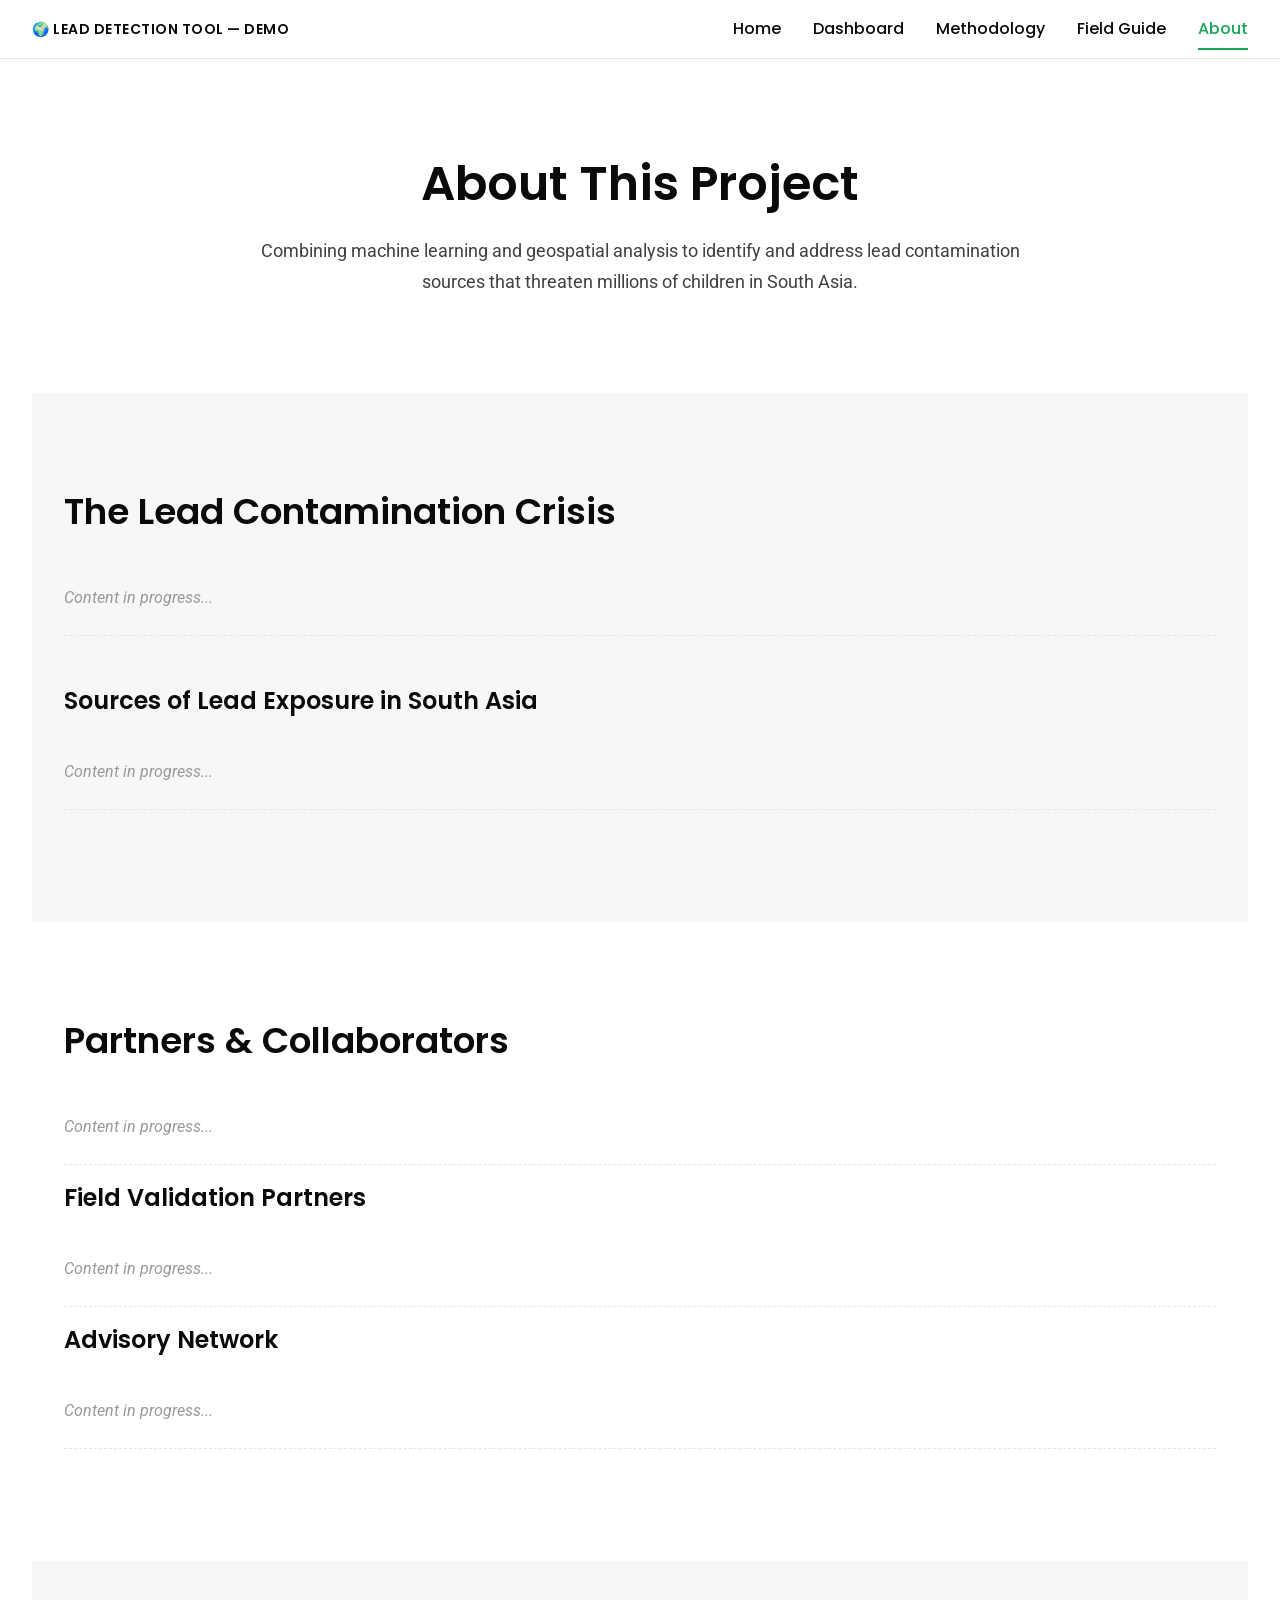
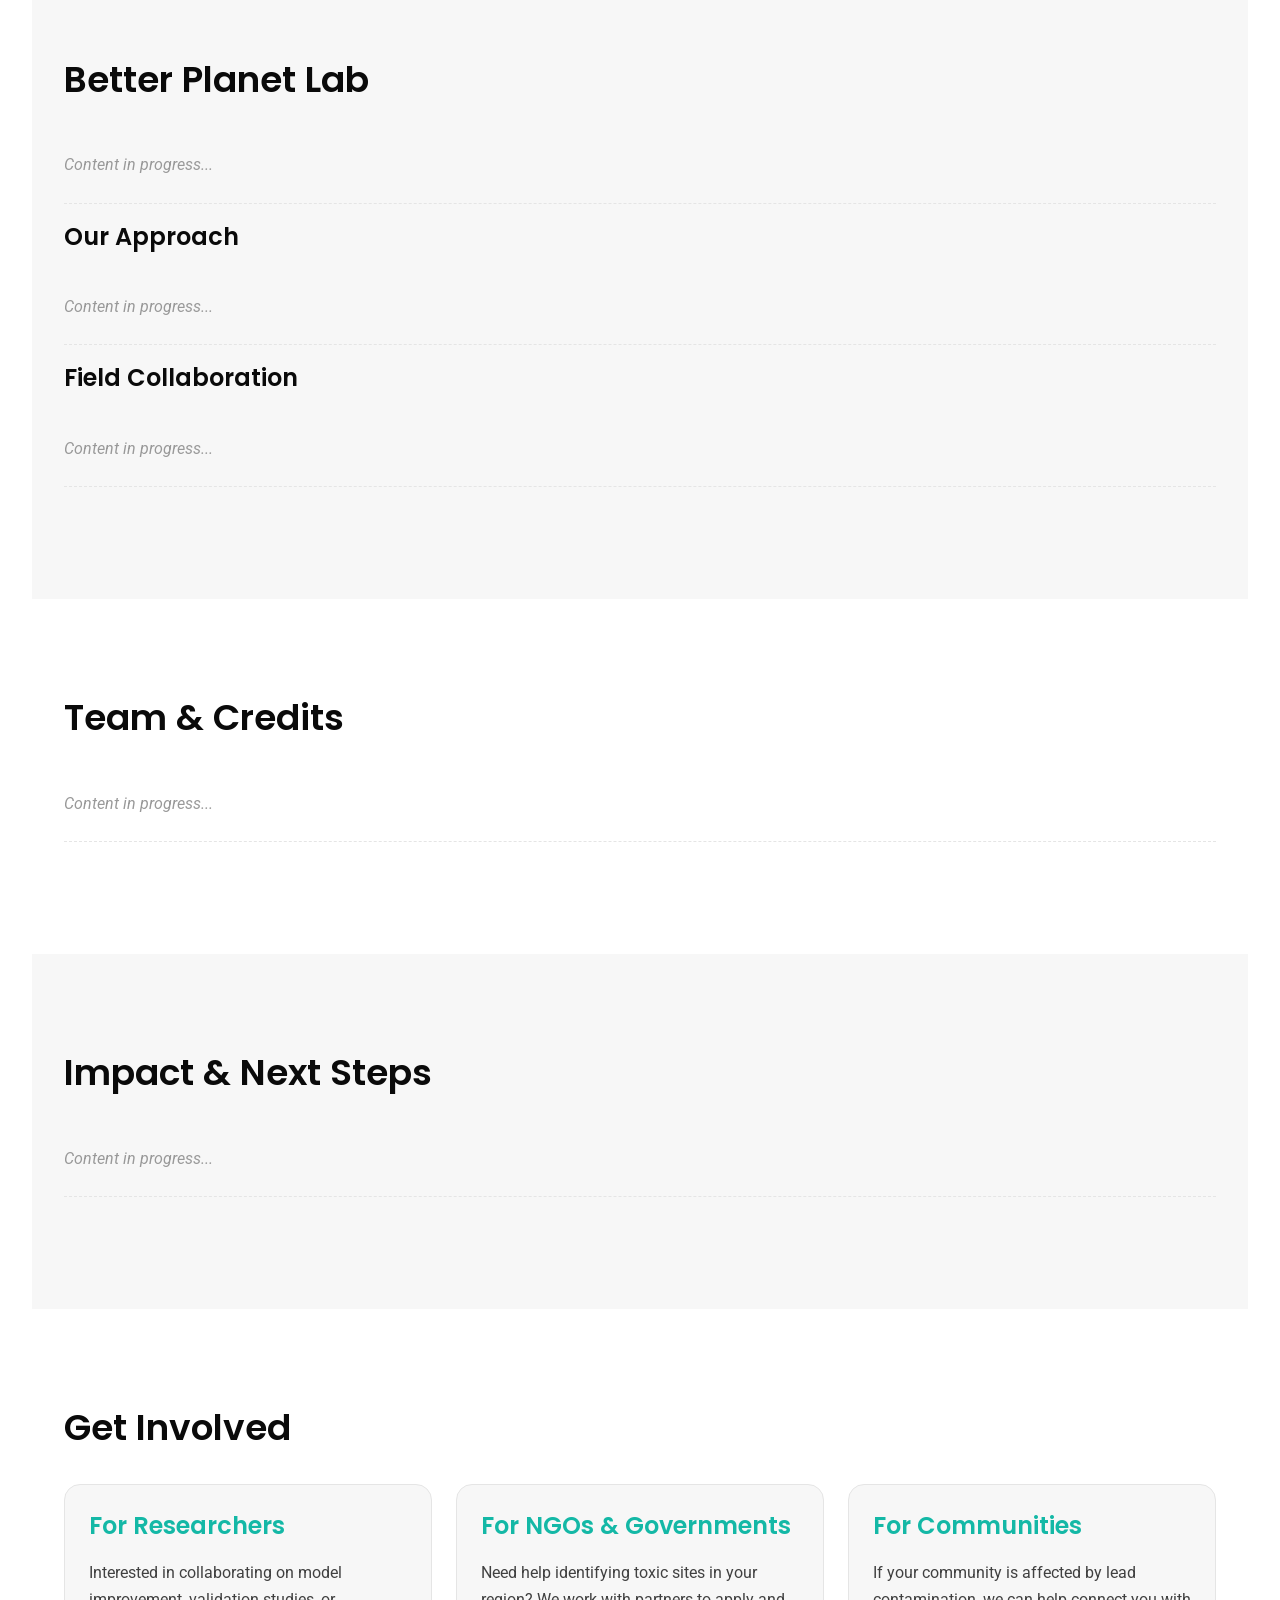
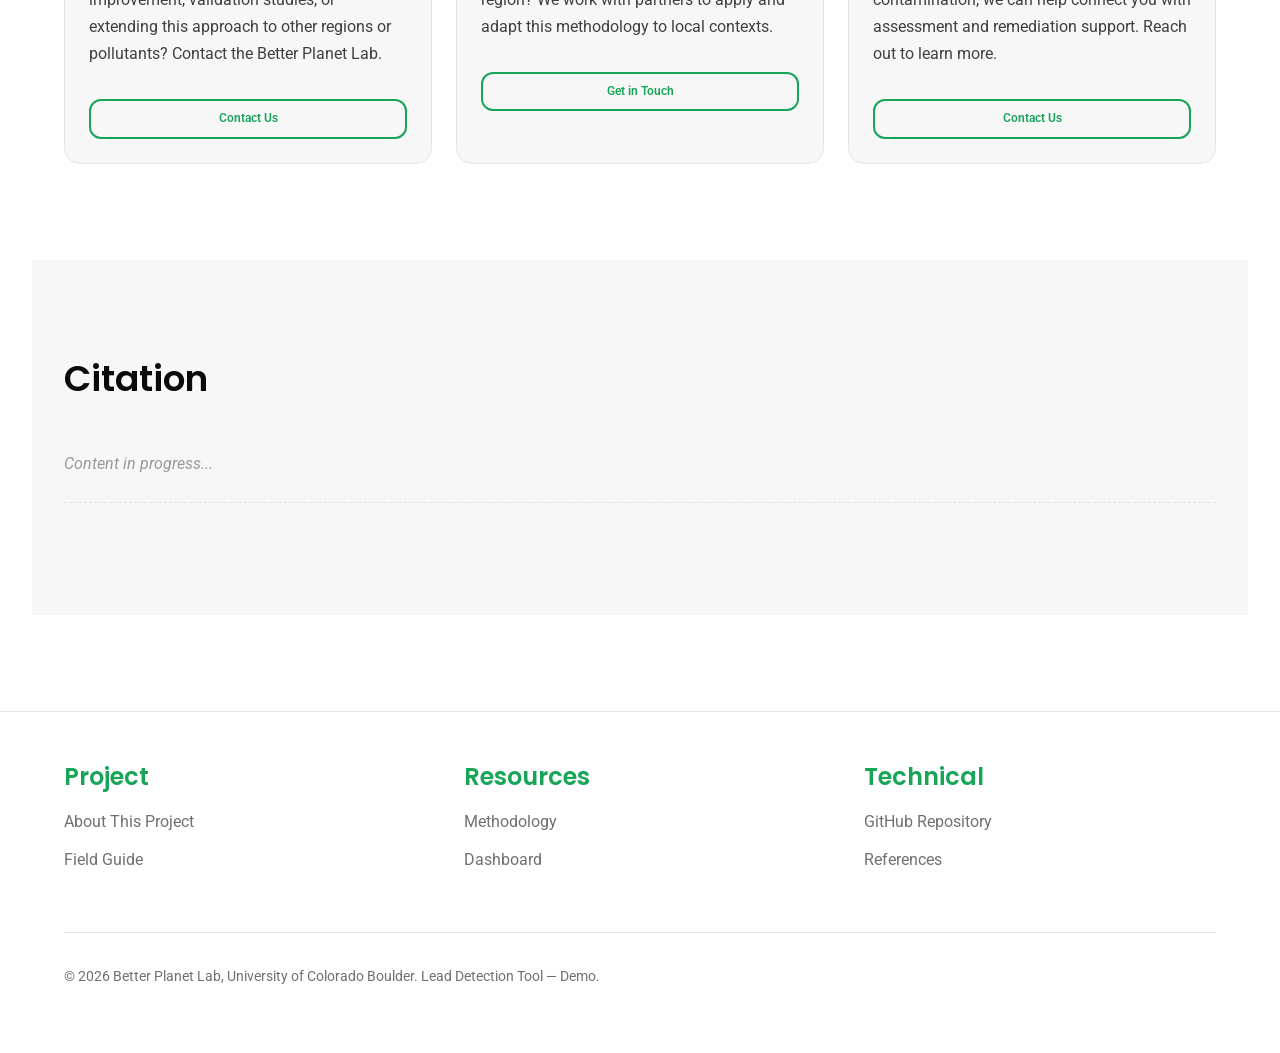
==== commit 249dd954: "Remove Pure Earth branding, fix code-block contrast, align map markers with heatmap" ====
--- a/about.html
+++ b/about.html
@@ -41,15 +41,15 @@
       <p class="in-progress-text">Content in progress...</p>
     </section>
 
-    <!-- Pure Earth Section -->
+    <!-- Partners Section -->
     <section class="section section-dark">
-      <h2>About Pure Earth</h2>
+      <h2>Partners &amp; Collaborators</h2>
       <p class="in-progress-text">Content in progress...</p>
 
-      <h3>Core Mission</h3>
+      <h3>Field Validation Partners</h3>
       <p class="in-progress-text">Content in progress...</p>
 
-      <h3>Global Presence</h3>
+      <h3>Advisory Network</h3>
       <p class="in-progress-text">Content in progress...</p>
     </section>
 
@@ -61,7 +61,7 @@
       <h3>Our Approach</h3>
       <p class="in-progress-text">Content in progress...</p>
 
-      <h3>TSIP Collaboration</h3>
+      <h3>Field Collaboration</h3>
       <p class="in-progress-text">Content in progress...</p>
     </section>
 
@@ -95,20 +95,20 @@
         <div class="card">
           <h3 style="color: #14b8a6; margin-top: 0;">For NGOs &amp; Governments</h3>
           <p style="color: var(--gray-300);">
-            Need help identifying toxic sites in your region? Pure Earth works with partners to apply and adapt this methodology to local contexts.
+            Need help identifying toxic sites in your region? We work with partners to apply and adapt this methodology to local contexts.
           </p>
-          <a href="https://www.pureearth.org/contact/" class="btn btn-small btn-outline" style="margin-top: var(--spacing-4); width: 100%; justify-content: center;">
-            Contact Pure Earth
+          <a href="mailto:naiatxu18@gmail.com" class="btn btn-small btn-outline" style="margin-top: var(--spacing-4); width: 100%; justify-content: center;">
+            Get in Touch
           </a>
         </div>
 
         <div class="card">
           <h3 style="color: #14b8a6; margin-top: 0;">For Communities</h3>
           <p style="color: var(--gray-300);">
-            If your community is affected by lead contamination, Pure Earth can help with assessment and remediation support. Contact your regional office.
+            If your community is affected by lead contamination, we can help connect you with assessment and remediation support. Reach out to learn more.
           </p>
-          <a href="https://www.pureearth.org/contact/" class="btn btn-small btn-outline" style="margin-top: var(--spacing-4); width: 100%; justify-content: center;">
-            Find Regional Office
+          <a href="mailto:naiatxu18@gmail.com" class="btn btn-small btn-outline" style="margin-top: var(--spacing-4); width: 100%; justify-content: center;">
+            Contact Us
           </a>
         </div>
       </div>
@@ -126,10 +126,10 @@
     <div class="container">
       <div class="footer-content">
         <div class="footer-section">
-          <h3>Pure Earth</h3>
+          <h3>Project</h3>
           <ul>
-            <li><a href="https://www.pureearth.org/" target="_blank">Official Website</a></li>
             <li><a href="about.html">About This Project</a></li>
+            <li><a href="field-guide.html">Field Guide</a></li>
           </ul>
         </div>
         <div class="footer-section">
@@ -148,7 +148,7 @@
         </div>
       </div>
       <div class="footer-bottom">
-        <p>&copy; 2026 Pure Earth. Lead Detection Tool &mdash; Demo.</p>
+        <p>&copy; 2026 Better Planet Lab, University of Colorado Boulder. Lead Detection Tool &mdash; Demo.</p>
       </div>
     </div>
   </footer>
--- a/css/style.css
+++ b/css/style.css
@@ -1,5 +1,5 @@
 /* ============================================================================
-   Pure Earth Toxic Sites Identification Program
+   Lead Detection Tool
    Global Styles & Design System
    ========================================================================== */
 
@@ -1118,13 +1118,13 @@
 }
 
 .code-block {
-  background-color: var(--navy-900);
-  border: 1px solid var(--navy-700);
+  background-color: #1a1a2e;
+  border: 1px solid #2a2a4a;
   border-radius: var(--radius-md);
   padding: var(--spacing-4);
   font-family: 'Courier New', monospace;
   font-size: var(--font-size-sm);
-  color: var(--teal-400);
+  color: #5eead4;
   overflow-x: auto;
   margin: var(--spacing-4) 0;
 }
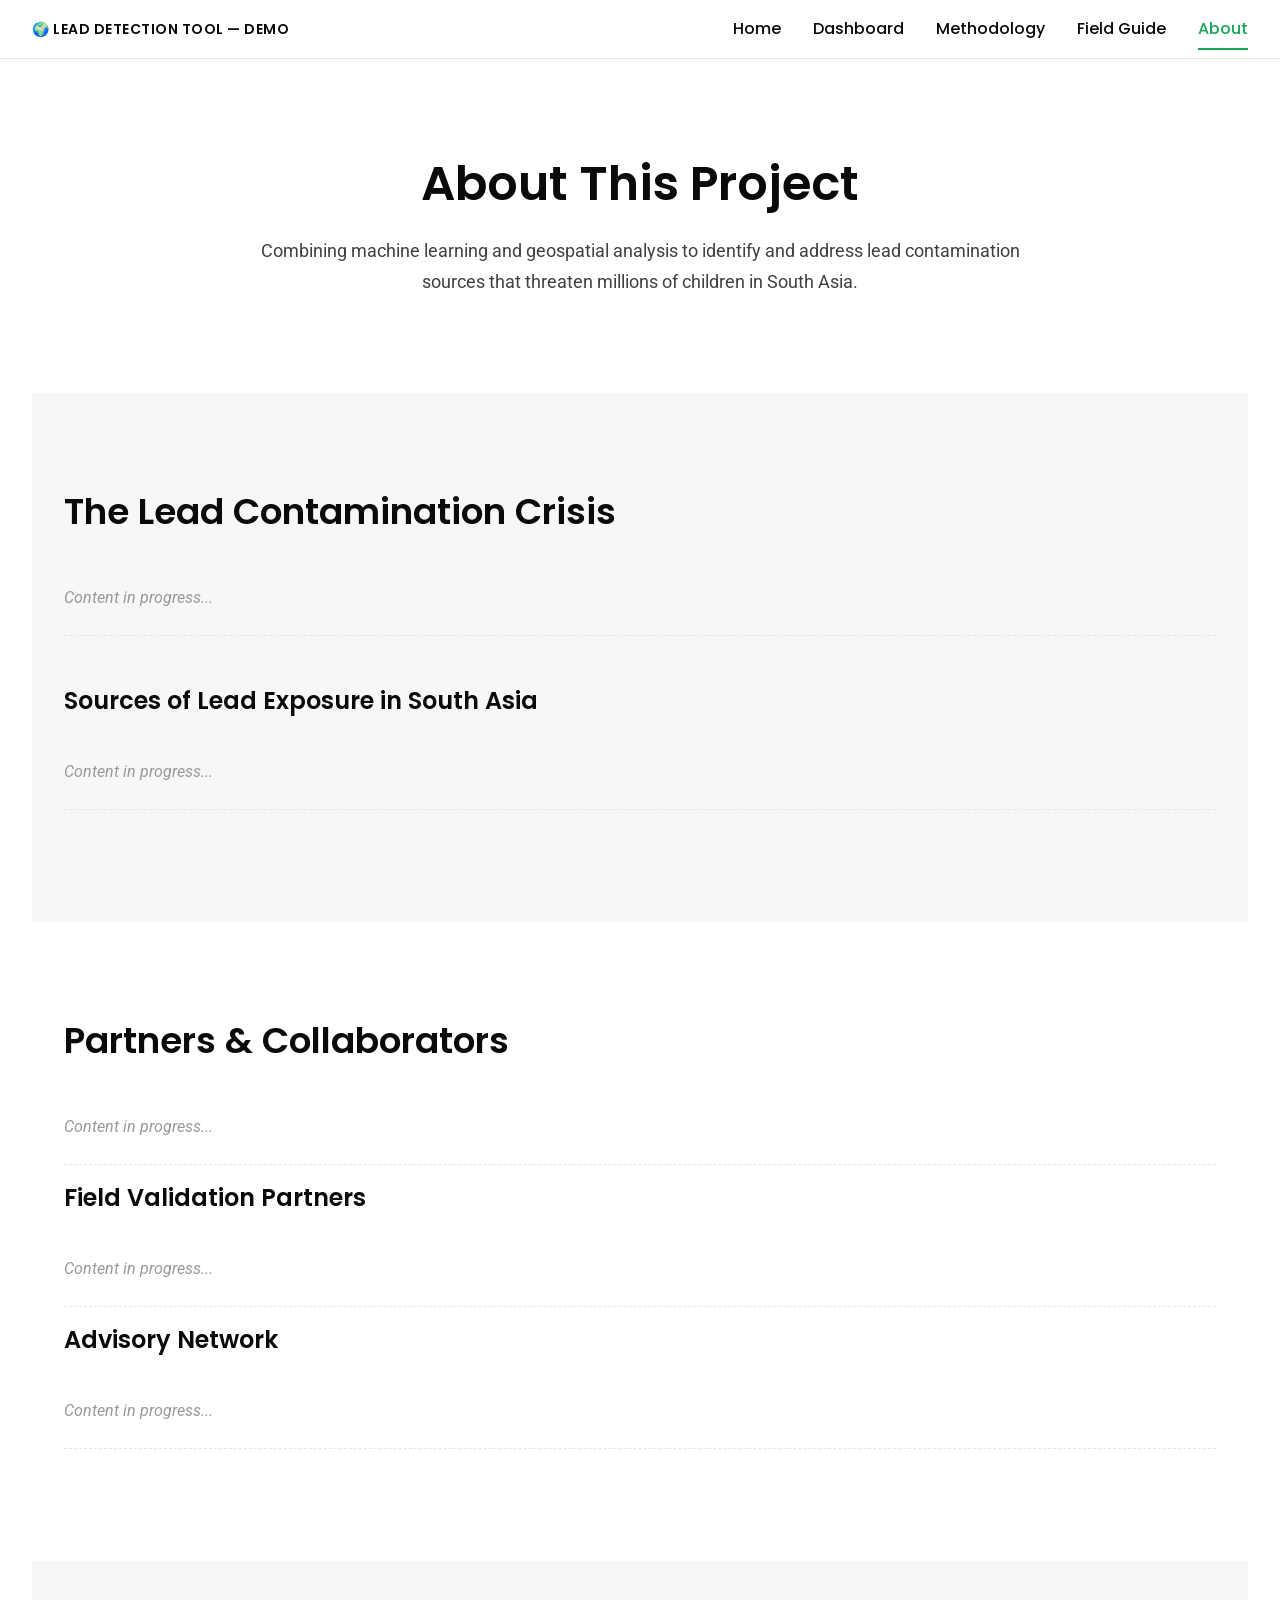
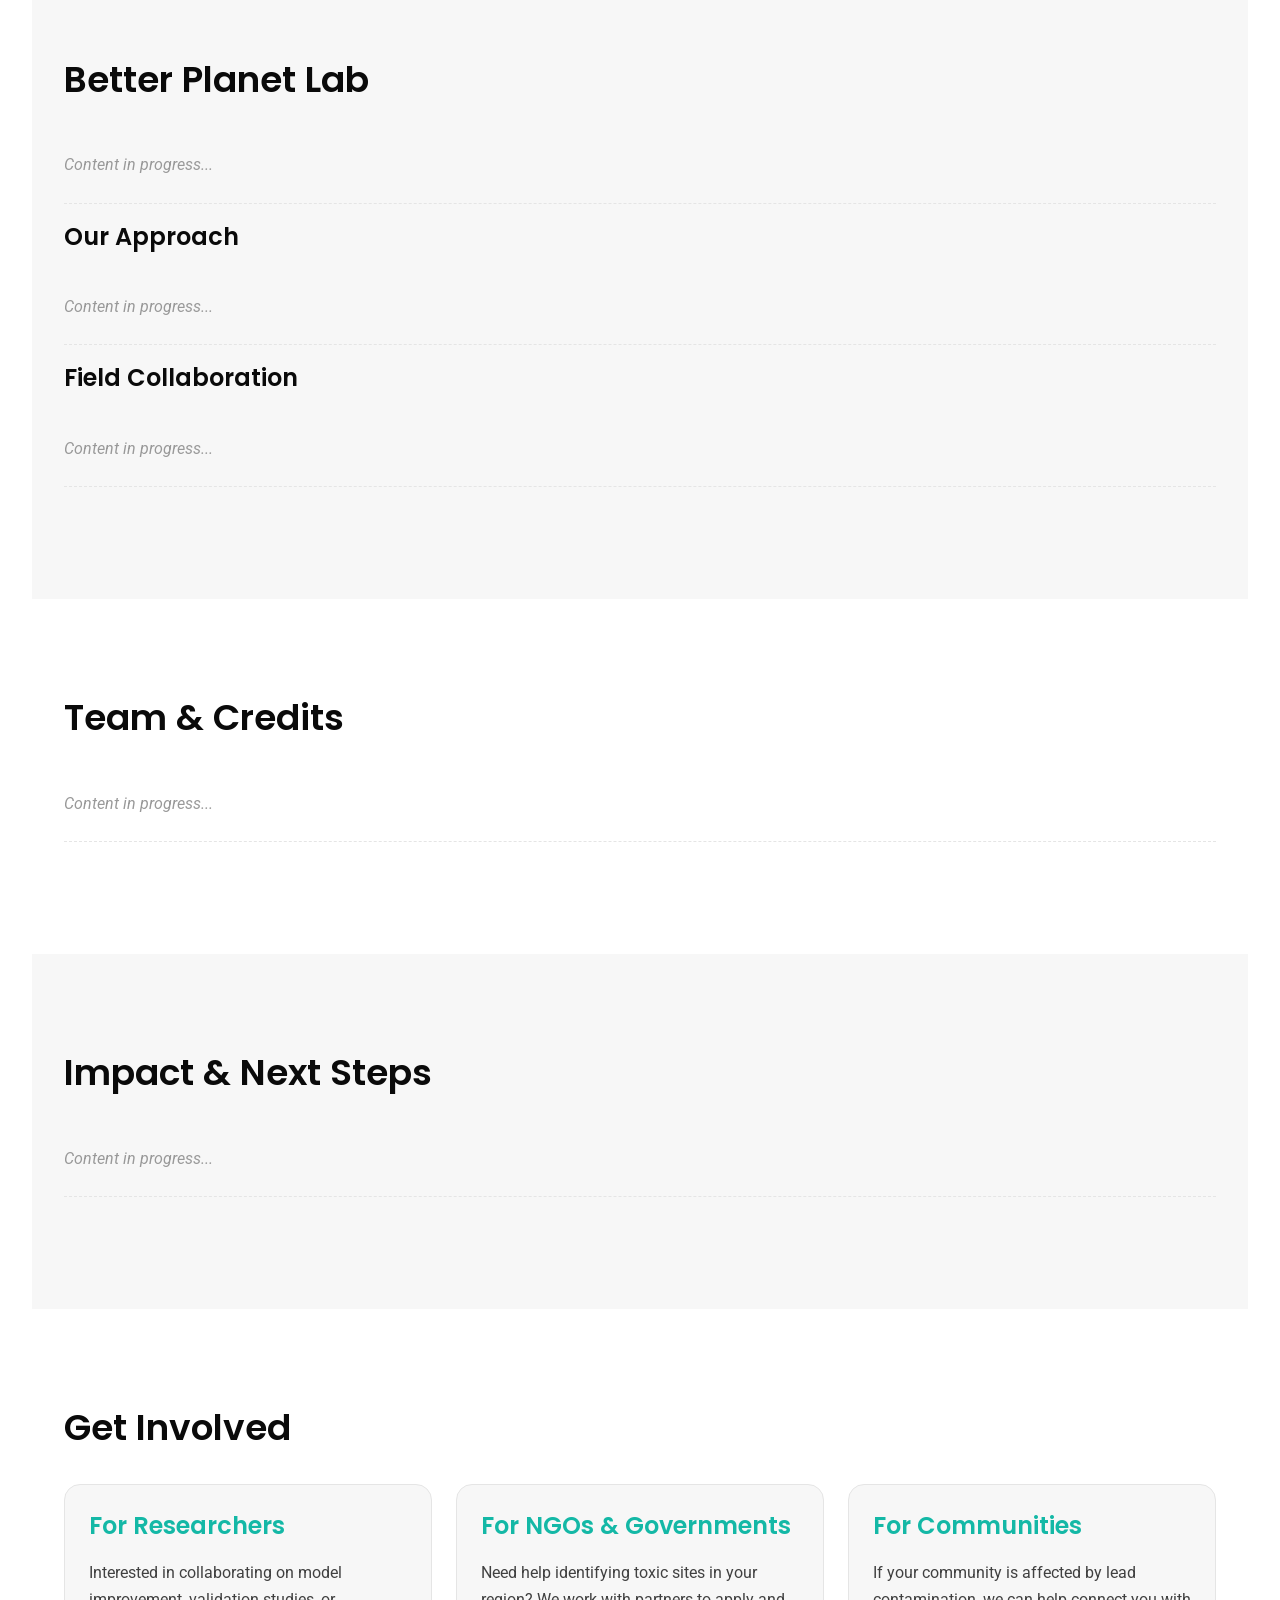
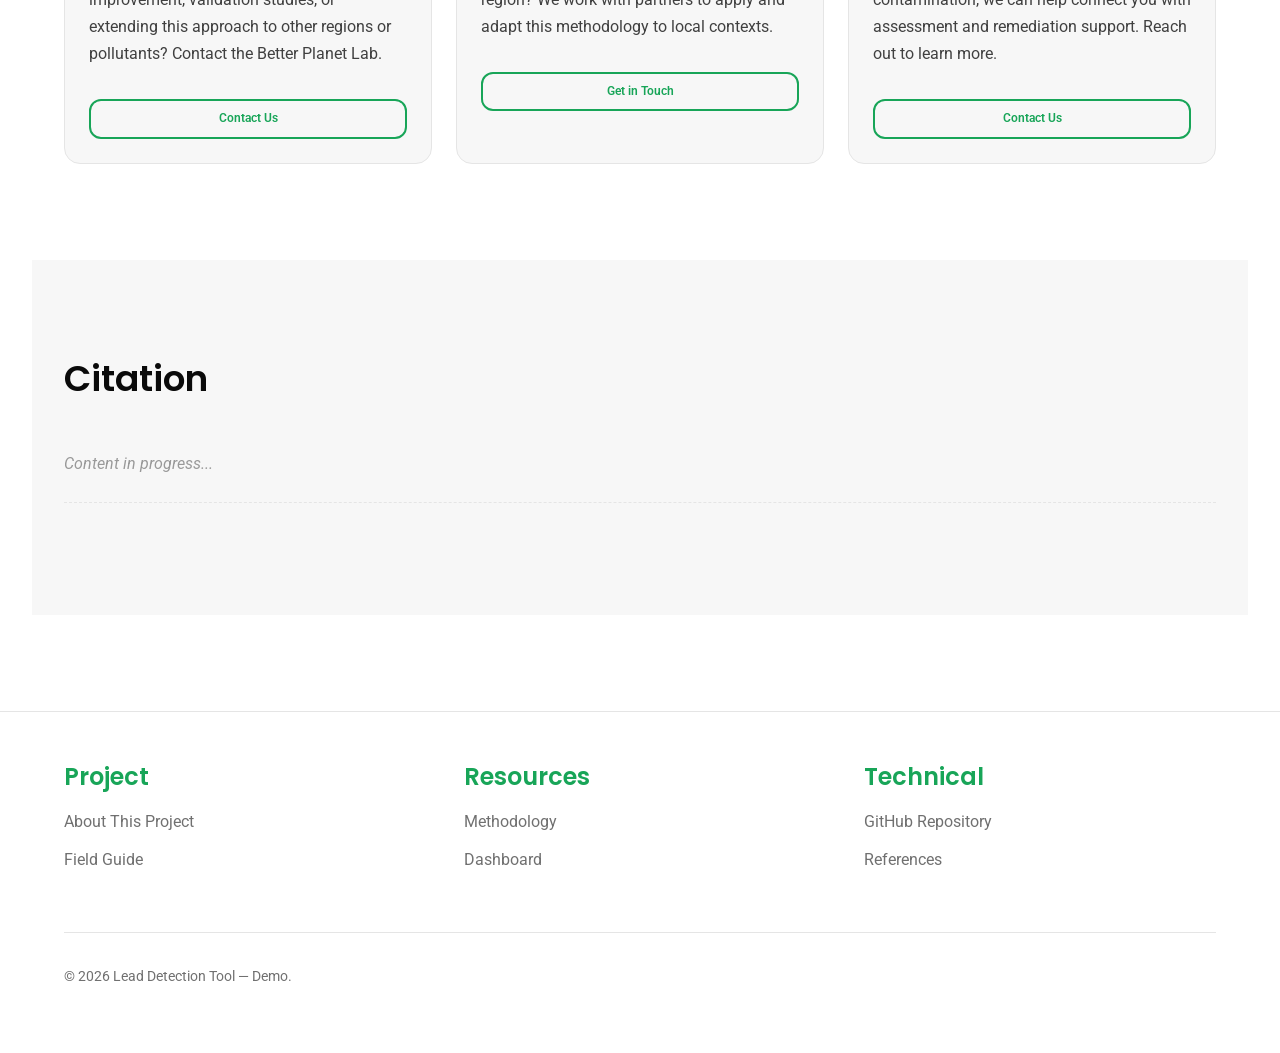
==== commit ea85f075: "Clean up branding: just Lead Detection Tool, remove BPL from titles/footers" ====
--- a/about.html
+++ b/about.html
@@ -148,7 +148,7 @@
         </div>
       </div>
       <div class="footer-bottom">
-        <p>&copy; 2026 Better Planet Lab, University of Colorado Boulder. Lead Detection Tool &mdash; Demo.</p>
+        <p>&copy; 2026 Lead Detection Tool &mdash; Demo.</p>
       </div>
     </div>
   </footer>
